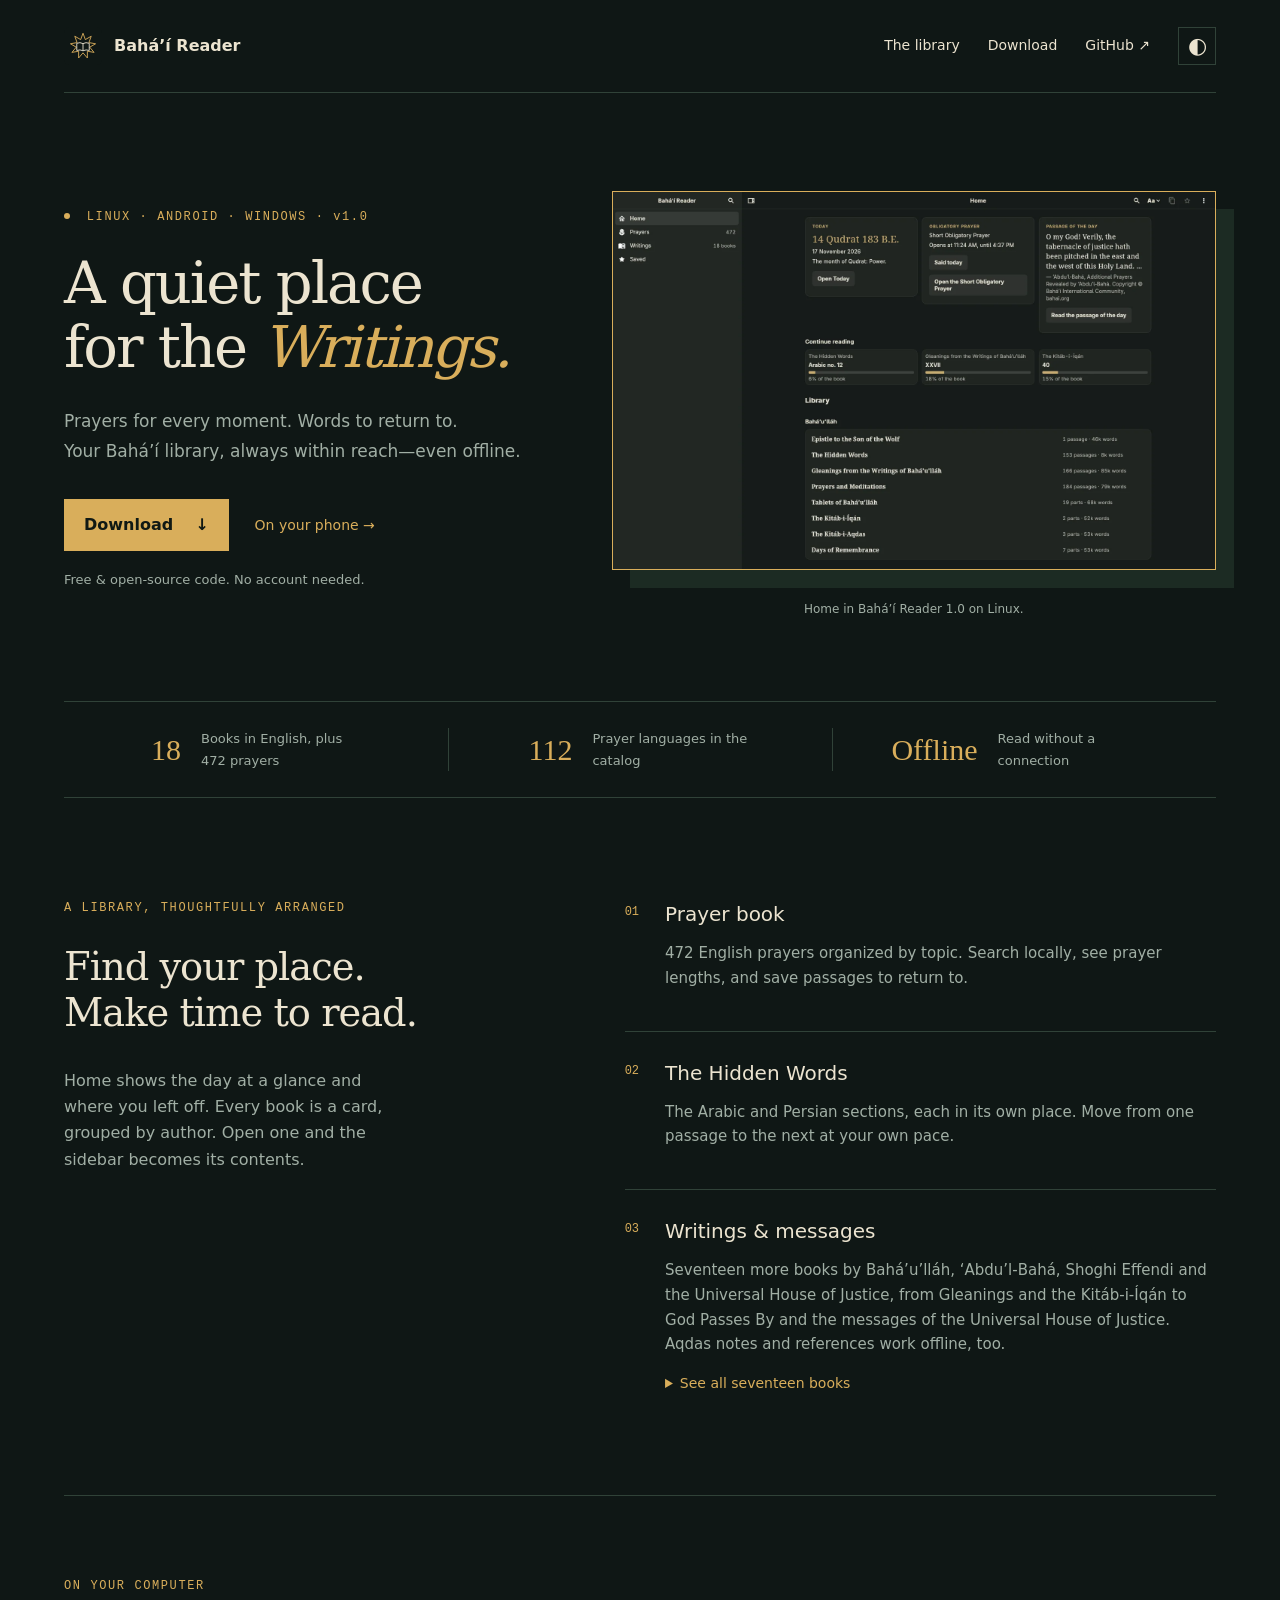
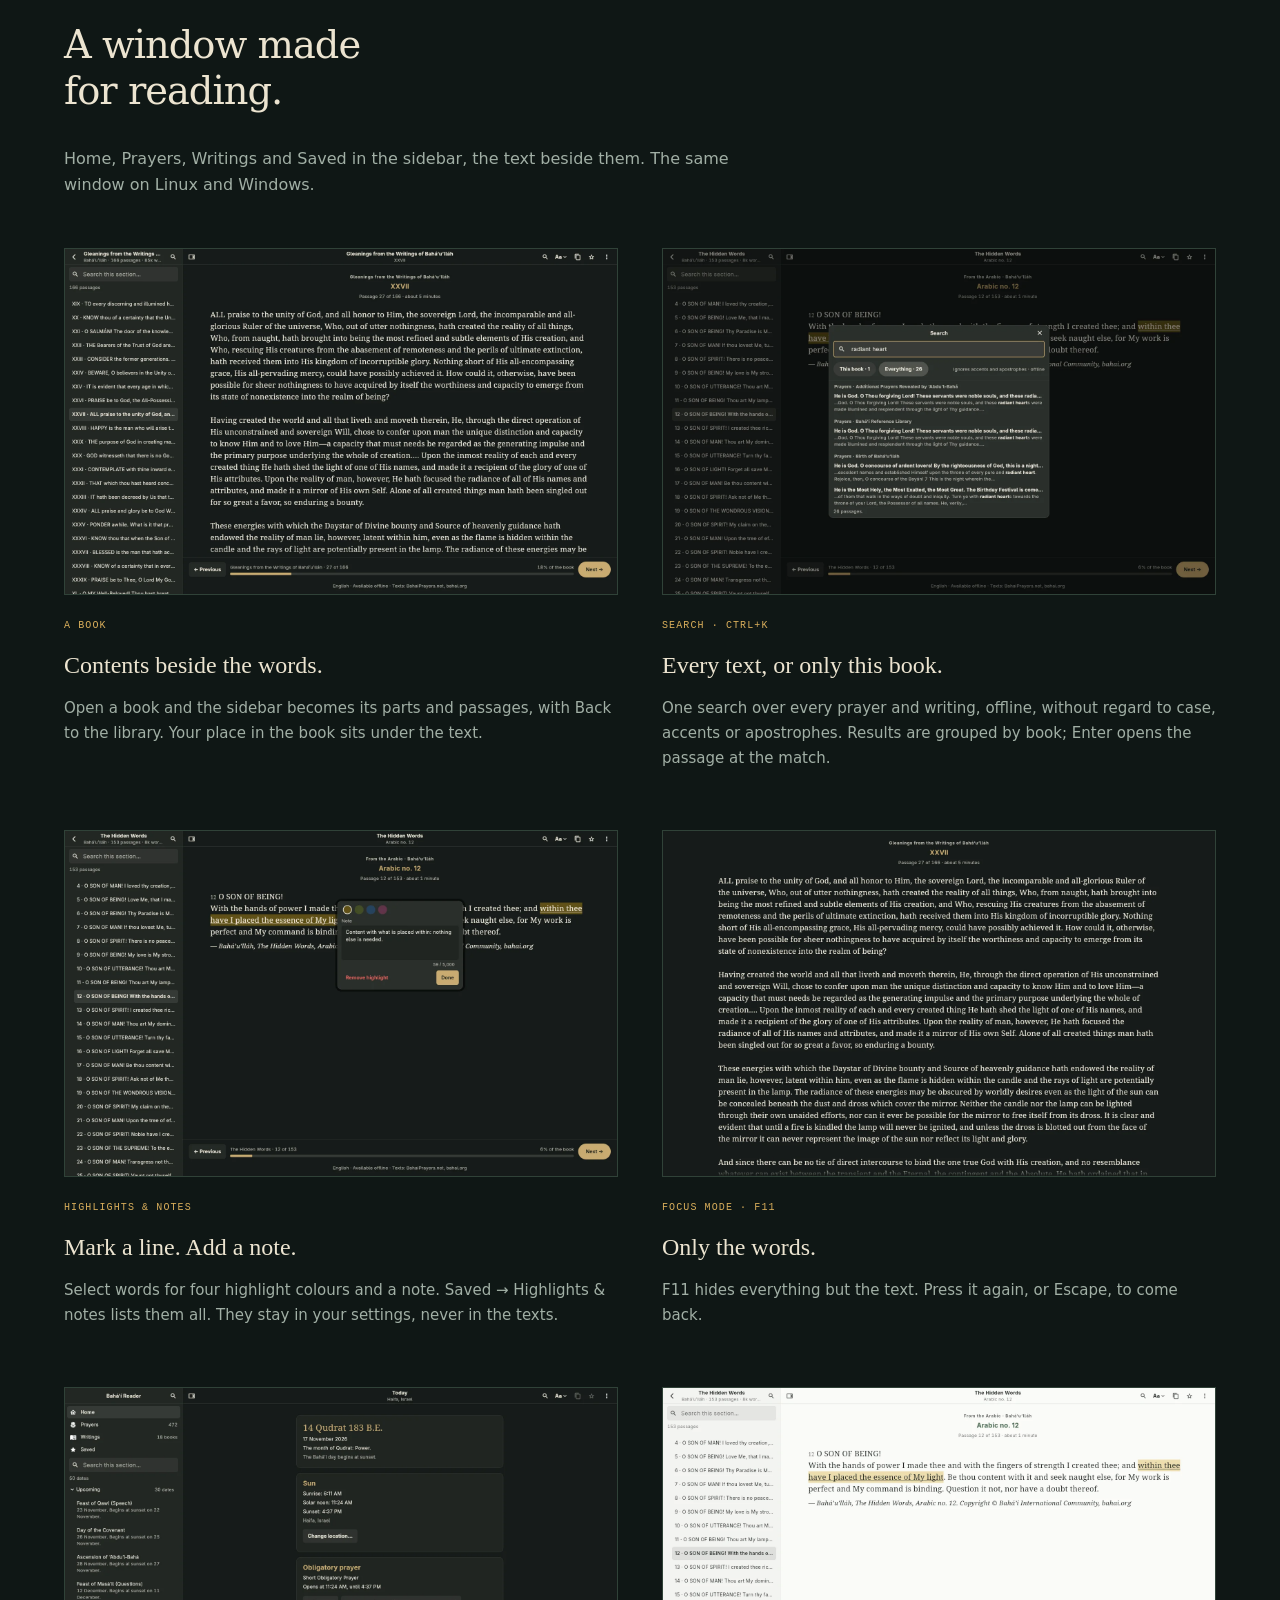
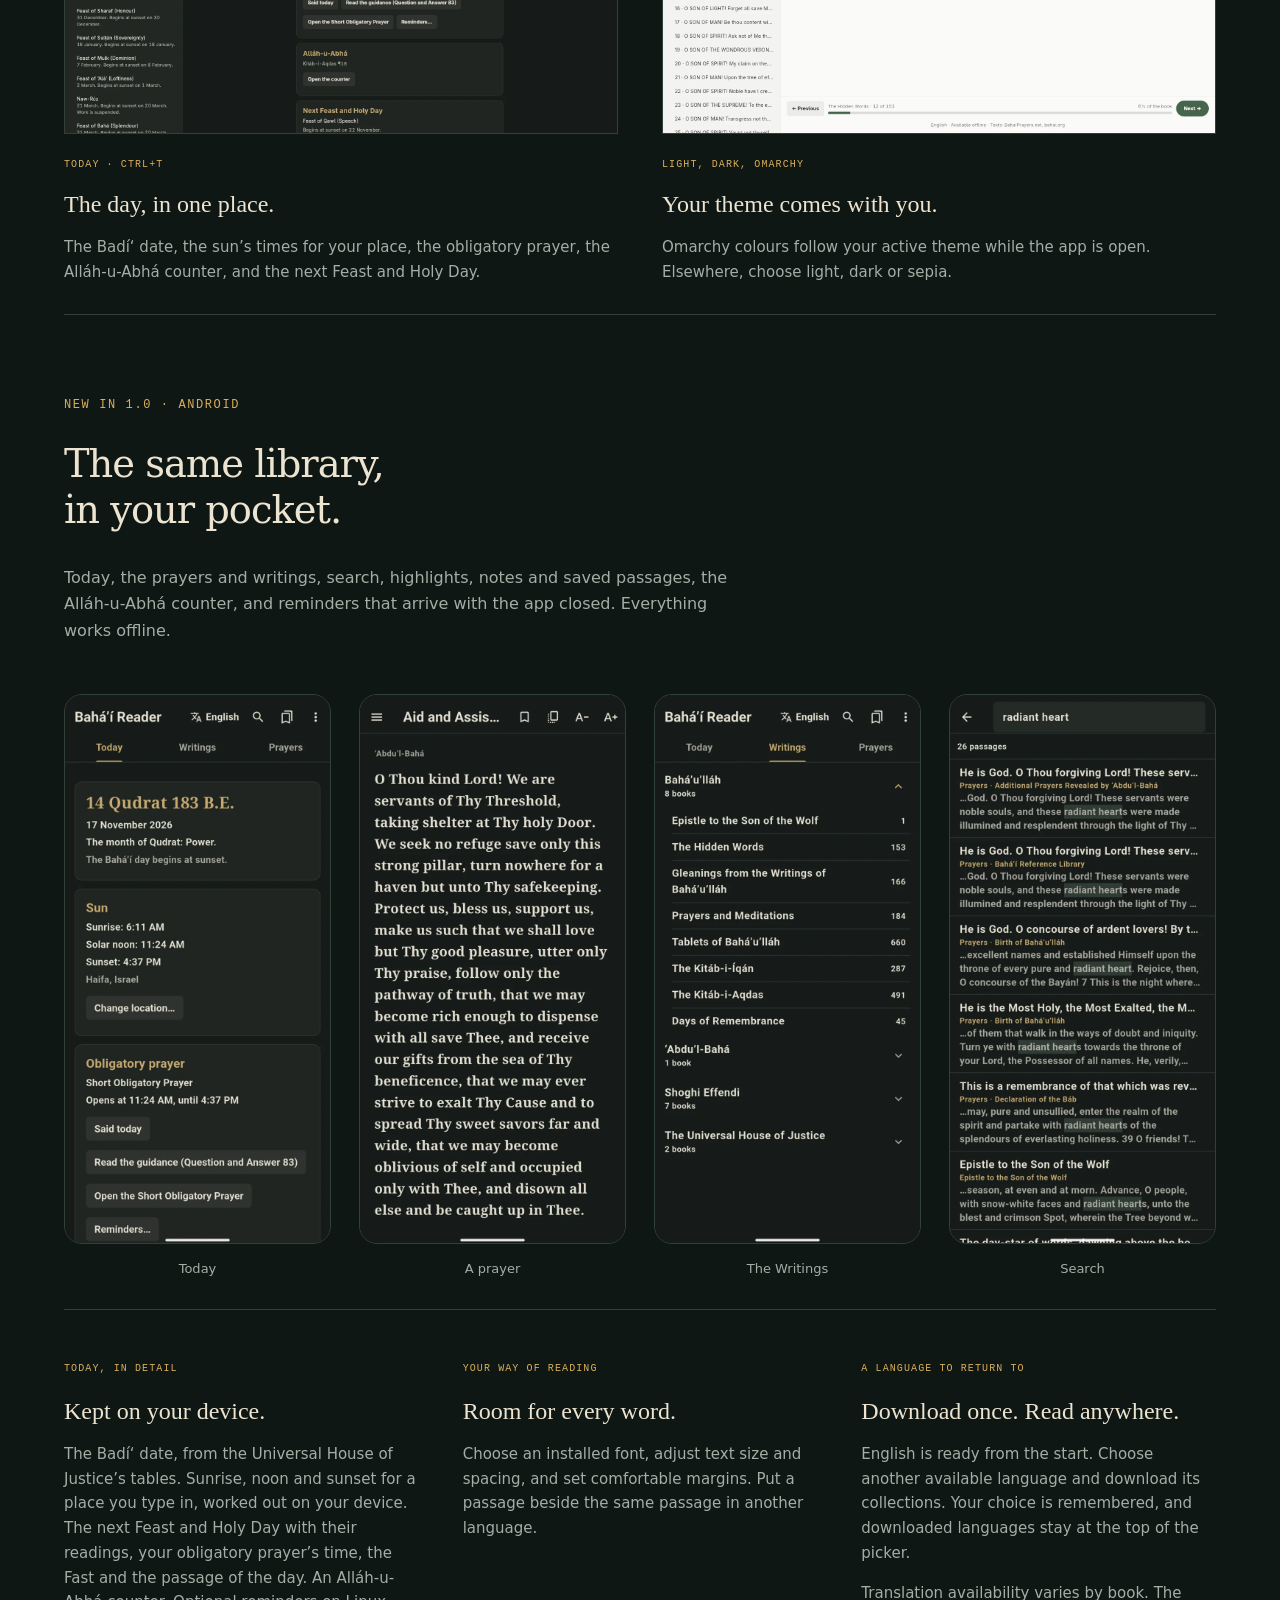
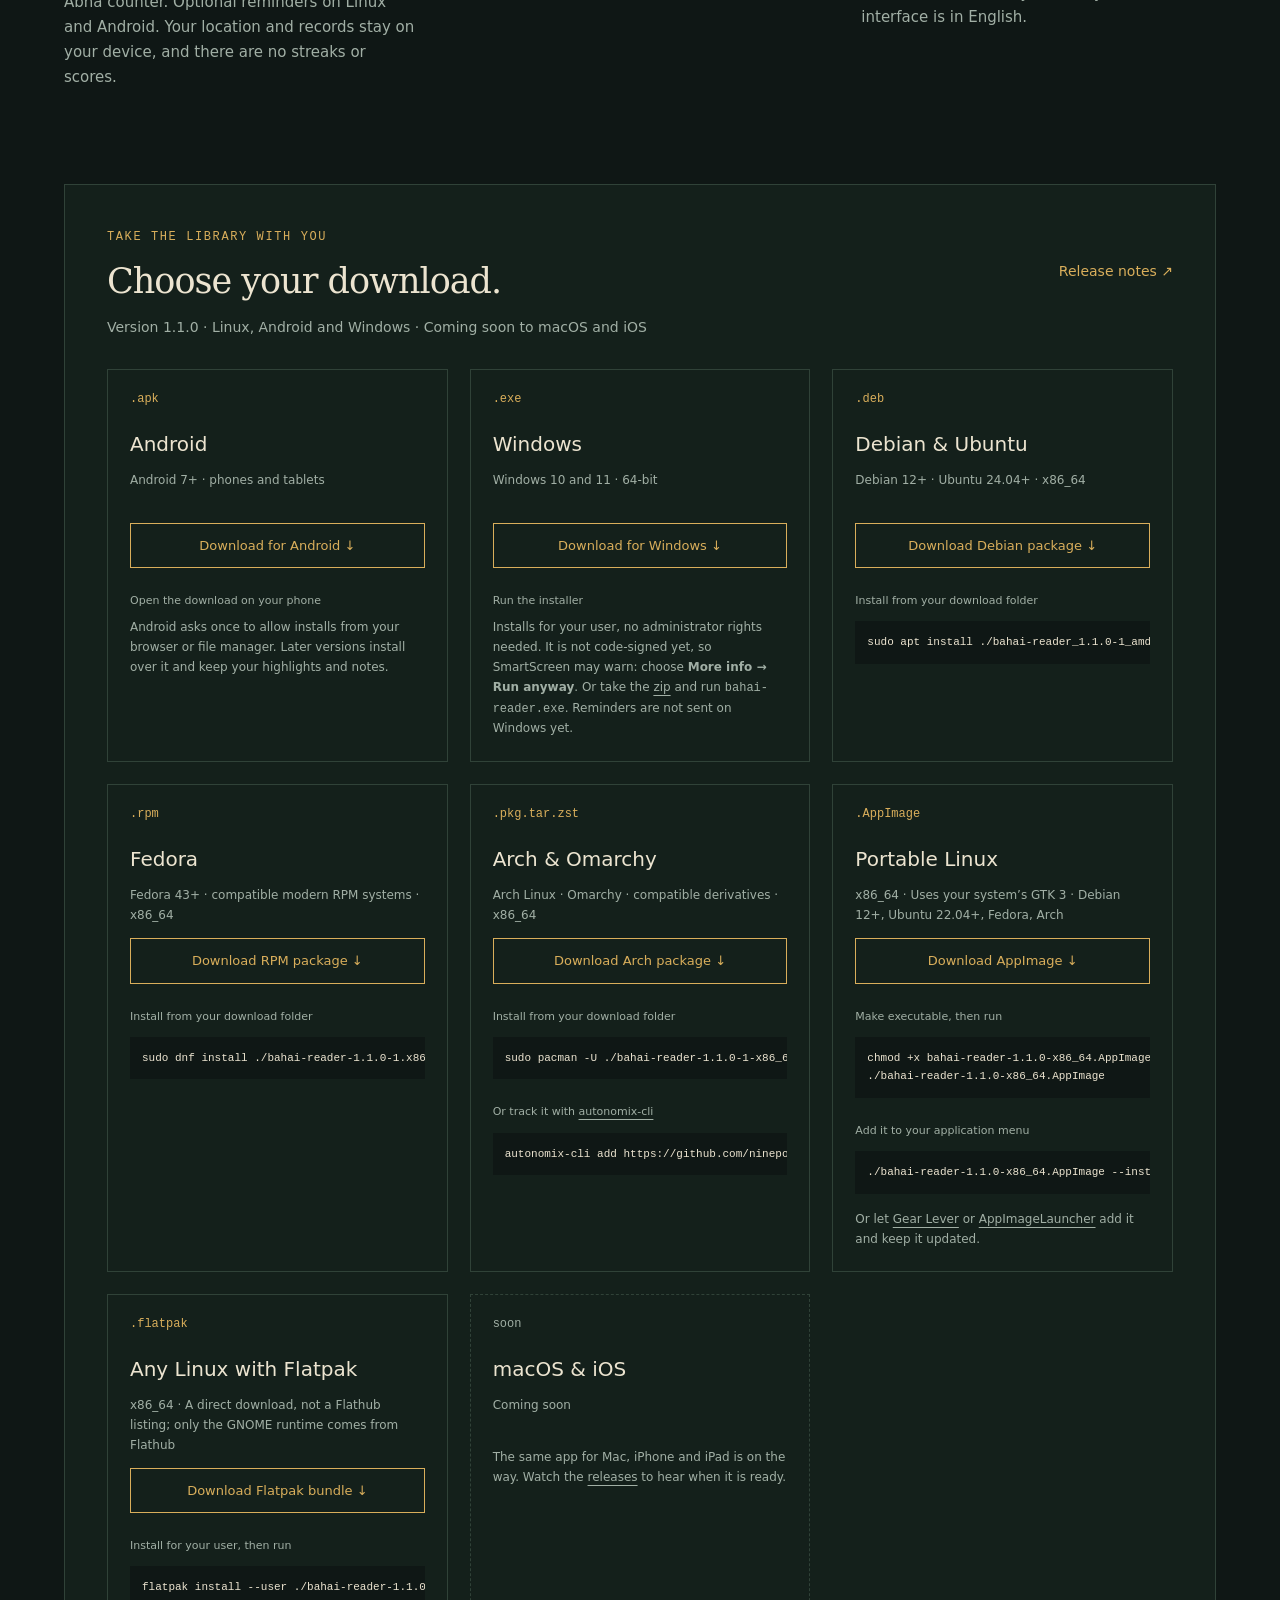
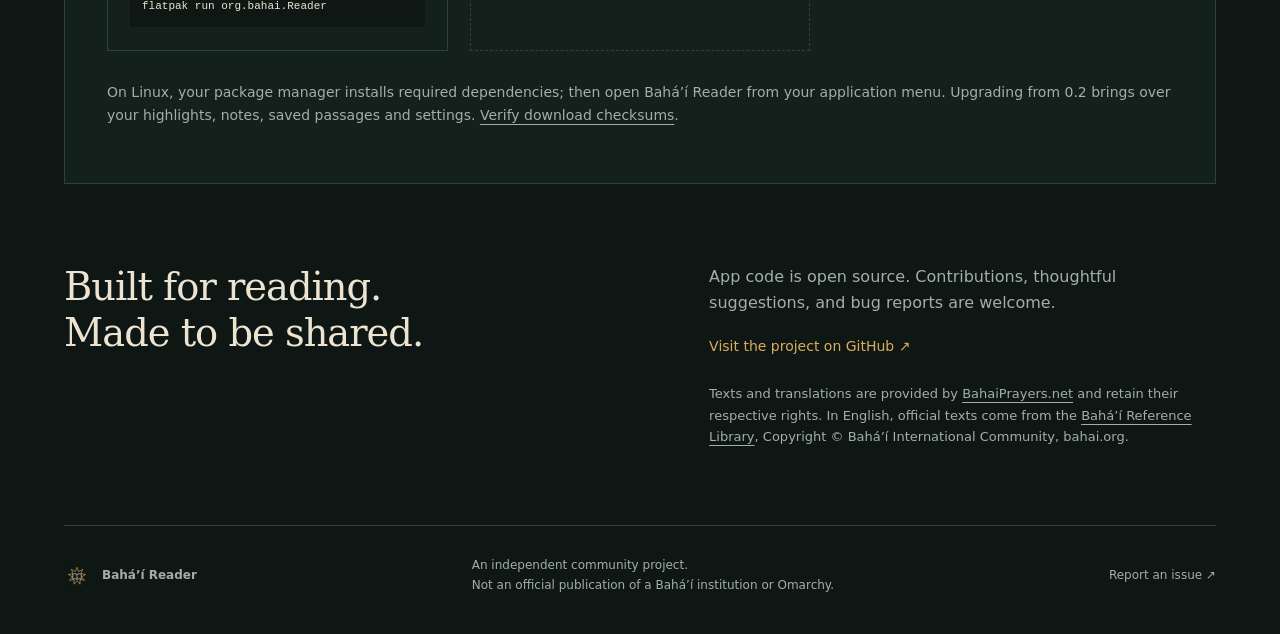
==== docs/index.html @ 77107e72 "Release 1.1.0: Study, five highlight colours, notes backup and folder sync" ====
<!doctype html>
<html lang="en">
<head>
<meta charset="utf-8"><meta name="viewport" content="width=device-width, initial-scale=1">
<title>Bahá’í Reader — A quiet place for the Writings</title>
<meta name="description" content="Bahá’í Reader is a free offline prayer book and Bahá’í writings app for Linux, Android and Windows. Read prayers, the Hidden Words, the Kitáb-i-Aqdas, Gleanings, the works of Shoghi Effendi, and more, on your computer or your phone.">
<meta name="keywords" content="Bahá’í prayers, Baha'i prayer book, Bahai writings, Hidden Words, Kitab-i-Aqdas, Linux prayer app, Android prayer app, Windows, Omarchy, offline reading">
<meta name="author" content="Tim Apple">
<meta name="robots" content="index, follow">
<link rel="canonical" href="https://bahaireader.org/">
<meta property="og:type" content="website">
<meta property="og:site_name" content="Bahá’í Reader">
<meta property="og:title" content="Bahá’í Reader — Bahá’í prayers and writings for Linux, Android and Windows">
<meta property="og:description" content="A free offline prayer book and Bahá’í writings reader for Linux, Android and Windows. 472 prayers and 18 books, search, highlights and notes, and a calm reading experience.">
<meta property="og:url" content="https://bahaireader.org/">
<meta property="og:image" content="https://bahaireader.org/social-card.png">
<meta property="og:image:width" content="1200"><meta property="og:image:height" content="630">
<meta property="og:image:alt" content="Bahá’í Reader 1.0 on Linux: Home, with today’s Badí‘ date, Continue reading and the library of books">
<meta name="twitter:card" content="summary_large_image">
<meta name="twitter:title" content="Bahá’í Reader — Bahá’í prayers and writings for Linux, Android and Windows">
<meta name="twitter:description" content="Read Bahá’í prayers, the Hidden Words, and writings offline on Linux, Android and Windows.">
<meta name="twitter:image" content="https://bahaireader.org/social-card.png">
<meta name="twitter:image:alt" content="Bahá’í Reader 1.0 on Linux: Home, with today’s Badí‘ date, Continue reading and the library of books">
<meta name="theme-color" content="#0f1715"><link rel="icon" href="icon.svg" type="image/svg+xml"><link rel="stylesheet" href="style.css">
<script type="application/ld+json">{"@context":"https://schema.org","@type":"SoftwareApplication","name":"Bahá’í Reader","applicationCategory":"EducationalApplication","operatingSystem":"Linux, Android, Windows","description":"An offline Bahá’í prayer book and writings reader for Linux, Android and Windows.","url":"https://bahaireader.org/","downloadUrl":"https://github.com/ninepointlabs/bahai-reader/releases","softwareVersion":"1.1.0","isAccessibleForFree":true,"license":"https://github.com/ninepointlabs/bahai-reader/blob/main/LICENSE","author":{"@type":"Person","name":"Tim Apple"},"offers":{"@type":"Offer","price":"0","priceCurrency":"USD"}}</script>
<script>window.goatcounter={path:function(p){return location.host+p}}</script>
<script data-goatcounter="https://goatcounter-production-af4b.up.railway.app/count" async src="https://goatcounter-production-af4b.up.railway.app/count.js"></script>
</head>
<body>
<a class="skip" href="#main">Skip to content</a>
<div class="page">
<header><a class="brand" href="./"><img src="icon.svg" alt="" width="38" height="38">Bahá’í Reader</a><nav aria-label="Main navigation"><a href="#library">The library</a><a href="#download">Download</a><a href="https://github.com/ninepointlabs/bahai-reader">GitHub ↗</a><button id="palette" aria-label="Switch to light theme" title="Switch color theme">◐</button></nav></header>
<main id="main">
<section class="hero">
<div class="hero-copy"><p class="eyebrow"><span></span> LINUX · ANDROID · WINDOWS · v1.0</p><h1>A quiet place<br>for the <em>Writings.</em></h1><p class="lead">Prayers for every moment. Words to return to.<br>Your Bahá’í library, always within reach—even offline.</p><div class="actions"><a class="primary" href="#download">Download <span>↓</span></a><a class="text-link" href="#phone">On your phone →</a></div><p class="fine">Free & open-source code. No account needed.</p></div>
<figure class="shot hero-shot"><img src="screenshots/01-home-library.webp" width="1600" height="1000" fetchpriority="high" alt="Bahá’í Reader’s Home: today’s Badí‘ date, the obligatory prayer and the passage of the day, Continue reading with three books, and the library grouped by author."><figcaption>Home in Bahá’í Reader 1.0 on Linux.</figcaption></figure>
</section>
<div class="facts"><div><strong>18</strong><span>Books in English, plus 472 prayers</span></div><div><strong>112</strong><span>Prayer languages in the catalog</span></div><div><strong>Offline</strong><span>Read without a connection</span></div></div>
<section id="library" class="library"><div class="section-intro"><p class="eyebrow">A LIBRARY, THOUGHTFULLY ARRANGED</p><h2>Find your place.<br>Make time to read.</h2><p>Home shows the day at a glance and where you left off. Every book is a card, grouped by author. Open one and the sidebar becomes its contents.</p></div><div class="collections"><article><span class="index">01</span><div><h3>Prayer book</h3><p>472 English prayers organized by topic. Search locally, see prayer lengths, and save passages to return to.</p></div></article><article><span class="index">02</span><div><h3>The Hidden Words</h3><p>The Arabic and Persian sections, each in its own place. Move from one passage to the next at your own pace.</p></div></article><article><span class="index">03</span><div><h3>Writings & messages</h3><p>Seventeen more books by Bahá’u’lláh, ‘Abdu’l‑Bahá, Shoghi Effendi and the Universal House of Justice, from Gleanings and the Kitáb-i-Íqán to God Passes By and the messages of the Universal House of Justice. Aqdas notes and references work offline, too.</p><details><summary>See all seventeen books</summary><p class="by">Bahá’u’lláh</p><ul><li>Gleanings from the Writings of Bahá’u’lláh</li><li>Prayers and Meditations</li><li>Tablets of Bahá’u’lláh</li><li>The Kitáb-i-Íqán</li><li>Epistle to the Son of the Wolf</li><li>The Kitáb-i-Aqdas</li><li>Days of Remembrance</li></ul><p class="by">‘Abdu’l‑Bahá</p><ul><li>Some Answered Questions</li></ul><p class="by">Shoghi Effendi</p><ul><li>The Advent of Divine Justice</li><li>Bahá’í Administration</li><li>Citadel of Faith</li><li>This Decisive Hour</li><li>God Passes By</li><li>The Promised Day Is Come</li><li>The World Order of Bahá’u’lláh</li></ul><p class="by">The Universal House of Justice</p><ul><li>Riḍván Messages</li><li>Messages of the Universal House of Justice</li></ul></details></div></article></div></section>
<section id="reading" class="gallery"><div class="section-intro"><p class="eyebrow">ON YOUR COMPUTER</p><h2>A window made<br>for reading.</h2><p>Home, Prayers, Writings and Saved in the sidebar, the text beside them. The same window on Linux and Windows.</p></div><div class="shots"><figure class="shot"><img src="screenshots/02-reader-book-contents.webp" width="1600" height="1000" loading="lazy" alt="Gleanings from the Writings of Bahá’u’lláh open at XXVII, with the book’s contents in the sidebar and the progress bar under the text."><figcaption><p class="eyebrow">A BOOK</p><h3>Contents beside the words.</h3><p>Open a book and the sidebar becomes its parts and passages, with Back to the library. Your place in the book sits under the text.</p></figcaption></figure><figure class="shot"><img src="screenshots/06-search-ctrl-k.webp" width="1600" height="1000" loading="lazy" alt="The Ctrl+K search window over a passage, with 26 results for “radiant heart” across everything and the This book and Everything scopes."><figcaption><p class="eyebrow">SEARCH · CTRL+K</p><h3>Every text, or only this book.</h3><p>One search over every prayer and writing, offline, without regard to case, accents or apostrophes. Results are grouped by book; Enter opens the passage at the match.</p></figcaption></figure><figure class="shot"><img src="screenshots/03-reader-highlight-note.webp" width="1600" height="1000" loading="lazy" alt="A highlighted phrase in the Hidden Words, Arabic no. 12, with the highlight’s colours and its note open above it."><figcaption><p class="eyebrow">HIGHLIGHTS & NOTES</p><h3>Mark a line. Add a note.</h3><p>Select words for four highlight colours and a note. Saved → Highlights & notes lists them all. They stay in your settings, never in the texts.</p></figcaption></figure><figure class="shot"><img src="screenshots/07-focus-mode.webp" width="1600" height="1000" loading="lazy" alt="Focus mode: only Gleanings XXVII, its heading and the text fill the window."><figcaption><p class="eyebrow">FOCUS MODE · F11</p><h3>Only the words.</h3><p>F11 hides everything but the text. Press it again, or Escape, to come back.</p></figcaption></figure><figure class="shot"><img src="screenshots/04-today.webp" width="1600" height="1000" loading="lazy" alt="The Today page: the Badí‘ date 14 Qudrat 183 B.E., sunrise, noon and sunset in Haifa, the Short Obligatory Prayer’s time, the Alláh-u-Abhá counter, and the Holy Days and Feasts ahead in the sidebar."><figcaption><p class="eyebrow">TODAY · CTRL+T</p><h3>The day, in one place.</h3><p>The Badí‘ date, the sun’s times for your place, the obligatory prayer, the Alláh-u-Abhá counter, and the next Feast and Holy Day.</p></figcaption></figure><figure class="shot"><img src="screenshots/10b-light-reader-highlight.webp" width="1600" height="1000" loading="lazy" alt="The Hidden Words in the light palette, with a highlight in the text."><figcaption><p class="eyebrow">LIGHT, DARK, OMARCHY</p><h3>Your theme comes with you.</h3><p>Omarchy colours follow your active theme while the app is open. Elsewhere, choose light, dark or sepia.</p></figcaption></figure></div></section>
<section id="phone" class="gallery phone"><div class="section-intro"><p class="eyebrow">NEW IN 1.0 · ANDROID</p><h2>The same library,<br>in your pocket.</h2><p>Today, the prayers and writings, search, highlights, notes and saved passages, the Alláh-u-Abhá counter, and reminders that arrive with the app closed. Everything works offline.</p></div><div class="phone-shots">
<figure class="shot"><img src="screenshots/phone-today.webp" width="720" height="1488" loading="lazy" alt="Today on an Android phone: the Badí‘ date 14 Qudrat 183 B.E., sunrise, noon and sunset in Haifa, and the Short Obligatory Prayer’s time."><figcaption>Today</figcaption></figure>
<figure class="shot"><img src="screenshots/phone-prayer.webp" width="720" height="1488" loading="lazy" alt="A prayer by ‘Abdu’l‑Bahá, “O Thou kind Lord! We are servants of Thy Threshold”, open on the phone."><figcaption>A prayer</figcaption></figure>
<figure class="shot"><img src="screenshots/phone-writings.webp" width="720" height="1488" loading="lazy" alt="Writings on the phone, grouped by author, with Bahá’u’lláh’s eight books listed."><figcaption>The Writings</figcaption></figure>
<figure class="shot"><img src="screenshots/phone-search.webp" width="720" height="1488" loading="lazy" alt="Search on the phone: 26 passages for “radiant heart”, with the words marked in each."><figcaption>Search</figcaption></figure>
</div></section>
<section class="features"><article><p class="eyebrow">TODAY, IN DETAIL</p><h3>Kept on your device.</h3><p>The Badí‘ date, from the Universal House of Justice’s tables. Sunrise, noon and sunset for a place you type in, worked out on your device. The next Feast and Holy Day with their readings, your obligatory prayer’s time, the Fast and the passage of the day. An Alláh-u-Abhá counter. Optional reminders on Linux and Android. Your location and records stay on your device, and there are no streaks or scores.</p></article><article><p class="eyebrow">YOUR WAY OF READING</p><h3>Room for every word.</h3><p>Choose an installed font, adjust text size and spacing, and set comfortable margins. Put a passage beside the same passage in another language.</p></article><article><p class="eyebrow">A LANGUAGE TO RETURN TO</p><h3>Download once. Read anywhere.</h3><p>English is ready from the start. Choose another available language and download its collections. Your choice is remembered, and downloaded languages stay at the top of the picker.</p><p class="fine">Translation availability varies by book. The interface is in English.</p></article></section>
<section id="download" class="download"><div class="download-heading"><div><p class="eyebrow">TAKE THE LIBRARY WITH YOU</p><h2>Choose your download.</h2></div><a class="text-link" href="https://github.com/ninepointlabs/bahai-reader/releases/tag/v1.1.0">Release notes ↗</a></div><p>Version 1.1.0 · Linux, Android and Windows · Coming soon to macOS and iOS</p><div class="packages">
<article><span class="format">.apk</span><h3>Android</h3><p>Android 7+ · phones and tablets</p><a class="package-button" href="https://github.com/ninepointlabs/bahai-reader/releases/download/v1.1.0/bahai-reader-1.1.0.apk">Download for Android ↓</a><label>Open the download on your phone</label><p style="min-height:0;margin:8px 0 0">Android asks once to allow installs from your browser or file manager. Later versions install over it and keep your highlights and notes.</p></article>
<article><span class="format">.exe</span><h3>Windows</h3><p>Windows 10 and 11 · 64-bit</p><a class="package-button" href="https://github.com/ninepointlabs/bahai-reader/releases/download/v1.1.0/bahai-reader-1.1.0-windows-x64-setup.exe">Download for Windows ↓</a><label>Run the installer</label><p style="min-height:0;margin:8px 0 0">Installs for your user, no administrator rights needed. It is not code-signed yet, so SmartScreen may warn: choose <strong>More info → Run anyway</strong>. Or take the <a href="https://github.com/ninepointlabs/bahai-reader/releases/download/v1.1.0/bahai-reader-1.1.0-windows-x64.zip">zip</a> and run <code>bahai-reader.exe</code>. Reminders are not sent on Windows yet.</p></article>
<article><span class="format">.deb</span><h3>Debian & Ubuntu</h3><p>Debian 12+ · Ubuntu 24.04+ · x86_64</p><a class="package-button" href="https://github.com/ninepointlabs/bahai-reader/releases/download/v1.1.0/bahai-reader_1.1.0-1_amd64.deb">Download Debian package ↓</a><label>Install from your download folder</label><pre><code>sudo apt install ./bahai-reader_1.1.0-1_amd64.deb</code></pre></article>
<article><span class="format">.rpm</span><h3>Fedora</h3><p>Fedora 43+ · compatible modern RPM systems · x86_64</p><a class="package-button" href="https://github.com/ninepointlabs/bahai-reader/releases/download/v1.1.0/bahai-reader-1.1.0-1.x86_64.rpm">Download RPM package ↓</a><label>Install from your download folder</label><pre><code>sudo dnf install ./bahai-reader-1.1.0-1.x86_64.rpm</code></pre></article>
<article><span class="format">.pkg.tar.zst</span><h3>Arch & Omarchy</h3><p>Arch Linux · Omarchy · compatible derivatives · x86_64</p><a class="package-button" href="https://github.com/ninepointlabs/bahai-reader/releases/download/v1.1.0/bahai-reader-1.1.0-1-x86_64.pkg.tar.zst">Download Arch package ↓</a><label>Install from your download folder</label><pre><code>sudo pacman -U ./bahai-reader-1.1.0-1-x86_64.pkg.tar.zst</code></pre><label>Or track it with <a href="https://github.com/ninepointlabs/autonomix-cli">autonomix-cli</a></label><pre><code>autonomix-cli add https://github.com/ninepointlabs/bahai-reader</code></pre></article>
<article><span class="format">.AppImage</span><h3>Portable Linux</h3><p>x86_64 · Uses your system’s GTK 3 · Debian 12+, Ubuntu 22.04+, Fedora, Arch</p><a class="package-button" href="https://github.com/ninepointlabs/bahai-reader/releases/download/v1.1.0/bahai-reader-1.1.0-x86_64.AppImage">Download AppImage ↓</a><label>Make executable, then run</label><pre><code>chmod +x bahai-reader-1.1.0-x86_64.AppImage
./bahai-reader-1.1.0-x86_64.AppImage</code></pre><label>Add it to your application menu</label><pre><code>./bahai-reader-1.1.0-x86_64.AppImage --install-desktop-entry</code></pre><p style="min-height:0;margin:16px 0 0">Or let <a href="https://flathub.org/apps/it.mijorus.gearlever">Gear Lever</a> or <a href="https://github.com/TheAssassin/AppImageLauncher">AppImageLauncher</a> add it and keep it updated.</p></article>
<article><span class="format">.flatpak</span><h3>Any Linux with Flatpak</h3><p>x86_64 · A direct download, not a Flathub listing; only the GNOME runtime comes from Flathub</p><a class="package-button" href="https://github.com/ninepointlabs/bahai-reader/releases/download/v1.1.0/bahai-reader-1.1.0-x86_64.flatpak">Download Flatpak bundle ↓</a><label>Install for your user, then run</label><pre><code>flatpak install --user ./bahai-reader-1.1.0-x86_64.flatpak
flatpak run org.bahai.Reader</code></pre></article>
<article class="soon"><span class="format">soon</span><h3>macOS & iOS</h3><p>Coming soon</p><p style="min-height:0">The same app for Mac, iPhone and iPad is on the way. Watch the <a href="https://github.com/ninepointlabs/bahai-reader/releases">releases</a> to hear when it is ready.</p></article>
</div><p class="fine">On Linux, your package manager installs required dependencies; then open Bahá’í Reader from your application menu. Upgrading from 0.2 brings over your highlights, notes, saved passages and settings. <a href="https://github.com/ninepointlabs/bahai-reader/releases/download/v1.1.0/SHA256SUMS">Verify download checksums</a>.</p></section>
<section class="source"><h2>Built for reading.<br>Made to be shared.</h2><div><p>App code is open source. Contributions, thoughtful suggestions, and bug reports are welcome.</p><a class="text-link" href="https://github.com/ninepointlabs/bahai-reader">Visit the project on GitHub ↗</a><p class="fine">Texts and translations are provided by <a href="https://bahaiprayers.net/">BahaiPrayers.net</a> and retain their respective rights. In English, official texts come from the <a href="https://www.bahai.org/library/">Bahá’í Reference Library</a>, Copyright © Bahá’í International Community, bahai.org.</p></div></section>
</main><footer><a class="brand" href="./"><img src="icon.svg" alt="" width="26" height="26">Bahá’í Reader</a><p>An independent community project.<br>Not an official publication of a Bahá’í institution or Omarchy.</p><a href="https://github.com/ninepointlabs/bahai-reader/issues">Report an issue ↗</a></footer>
</div><script src="site.js"></script>
</body></html>
---- docs/style.css ----
:root{color-scheme:dark;--bg:#0f1715;--panel:#14201b;--fg:#ece4d0;--muted:#a1afa5;--accent:#d9ae5b;--border:#304238;--soft:#1c2b23;--ink:#101914}*{box-sizing:border-box}html{scroll-behavior:smooth;scroll-padding-top:32px}body{margin:0;background:var(--bg);color:var(--fg);font:16px/1.65 system-ui,sans-serif}.page{max-width:1440px;margin:auto;padding:0 5%}a{color:inherit;text-underline-offset:4px}button,a{-webkit-tap-highlight-color:transparent}button{cursor:pointer}a:focus-visible,button:focus-visible,summary:focus-visible{outline:2px solid var(--accent);outline-offset:5px}.skip{position:absolute;top:-100px;background:var(--accent);color:var(--ink);padding:12px;z-index:5}.skip:focus{top:12px}header{display:flex;align-items:center;justify-content:space-between;padding:27px 0;border-bottom:1px solid var(--border)}.brand{display:flex;align-items:center;gap:12px;font-weight:600;text-decoration:none;white-space:nowrap}nav{display:flex;align-items:center;gap:28px;font-size:14px}nav a{text-decoration:none}nav a:hover{color:var(--accent)}#palette{background:transparent;color:var(--fg);border:1px solid var(--border);font-size:22px;width:38px;height:38px}.hero{display:grid;grid-template-columns:.95fr 1.2fr;gap:6%;align-items:center;padding:98px 0 82px}.eyebrow{font:12px/1.7 ui-monospace,monospace;letter-spacing:1.6px;color:var(--accent);margin:0 0 25px}.eyebrow span{display:inline-block;width:6px;height:6px;background:var(--accent);border-radius:50%;vertical-align:middle;margin-right:8px}h1,h2,h3,p{margin-top:0}h1,h2{font-family:Georgia,'DejaVu Serif',serif;font-weight:400}h1{font-size:clamp(44px,4.5vw,68px);line-height:1.11;letter-spacing:-2px;margin-bottom:26px}h1 em{color:var(--accent);font-weight:400}h2{font-size:clamp(30px,3vw,43px);line-height:1.2;letter-spacing:-1px}.lead{font-size:17px;line-height:1.8;color:var(--muted)}.actions{display:flex;align-items:center;gap:26px;margin:32px 0 18px;flex-wrap:wrap}.primary{background:var(--accent);color:var(--ink);padding:13px 20px;text-decoration:none;font-weight:600;display:inline-flex;gap:22px}.text-link{font-size:14px;text-decoration:none;color:var(--accent)}.text-link:hover{text-decoration:underline}.fine{font-size:13px;color:var(--muted)}hr{border:0;border-top:1px solid var(--border);margin:16px 0}.facts{border-top:1px solid var(--border);border-bottom:1px solid var(--border);display:grid;grid-template-columns:repeat(3,1fr);padding:26px 0}.facts>div{display:flex;align-items:center;gap:20px;justify-content:center}.facts>div+div{border-left:1px solid var(--border)}.facts strong{font:30px Georgia,serif;color:var(--accent)}.facts span{font-size:13px;color:var(--muted);max-width:160px}.library{display:grid;grid-template-columns:1fr 1.4fr;gap:12%;padding:100px 0 75px}.section-intro>p:last-child{color:var(--muted);max-width:330px}.collections article{display:flex;gap:26px;padding:0 0 25px}.collections article+article{padding-top:25px;border-top:1px solid var(--border)}.index{font:12px ui-monospace,monospace;color:var(--accent);padding-top:7px}h3{font-size:20px;font-weight:500;margin-bottom:10px}.collections p,.features p:not(.eyebrow){color:var(--muted);font-size:15px}details{font-size:14px;color:var(--muted)}summary{cursor:pointer;color:var(--accent)}details ul{padding-left:20px}.features{display:grid;grid-template-columns:repeat(3,1fr);gap:44px;border-top:1px solid var(--border);padding:50px 0 80px}.features .eyebrow{font-size:10px;letter-spacing:1.1px;margin-bottom:15px}.features h3{font-family:Georgia,serif;font-size:24px}.download{background:var(--panel);border:1px solid var(--border);padding:42px;margin-bottom:80px}.download-heading{display:flex;justify-content:space-between;align-items:center;gap:20px}.download h2{font-size:35px;margin-bottom:14px}.download .eyebrow{margin-bottom:12px}.download>p{color:var(--muted);font-size:14px}.packages{display:grid;grid-template-columns:repeat(3,1fr);gap:22px;margin:30px 0}.packages article{min-width:0;border:1px solid var(--border);padding:22px}.format{display:block;color:var(--accent);font:12px ui-monospace,monospace;margin-bottom:22px}.packages h3{font-size:20px}.packages p{font-size:12px;color:var(--muted);min-height:40px}.package-button{display:block;text-decoration:none;border:1px solid var(--accent);padding:11px 8px;text-align:center;color:var(--accent);font-size:13px}.package-button:hover{background:var(--accent);color:var(--ink)}.packages label{display:block;font-size:11px;color:var(--muted);margin-top:24px}pre{font-size:11px;overflow-x:auto;background:var(--bg);padding:12px;margin-bottom:0;line-height:1.7}.source{display:grid;grid-template-columns:1fr 1fr;gap:12%;padding-bottom:65px}.source>div{color:var(--muted)}.source .fine{margin-top:24px}footer{border-top:1px solid var(--border);display:flex;align-items:center;justify-content:space-between;gap:25px;padding:30px 0 40px;font-size:12px;color:var(--muted)}footer p{margin:0}footer>a:last-child{text-decoration:none}body.light{color-scheme:light;--bg:#f7f3e9;--panel:#fffdf6;--fg:#24342b;--muted:#56655b;--accent:#806022;--border:#d7d9c9;--soft:#eaeede;--ink:#fffdf6}@media(max-width:1100px){.hero{gap:4%}.packages{gap:12px}.packages article{padding:15px}.download{padding:28px}}@media(max-width:850px){.hero{grid-template-columns:1fr;padding:65px 0;gap:45px}.hero-copy{max-width:560px}.facts>div{flex-direction:column;gap:5px;text-align:center}.library{gap:6%;padding:65px 0}.features{gap:24px}.packages{grid-template-columns:1fr}.packages p{min-height:0}.packages article{padding:24px}.packages label{margin-top:15px}.download-heading{align-items:flex-start;flex-direction:column}.source{gap:5%}}@media(max-width:560px){.page{padding:0 6%}header{padding:20px 0}.brand{font-size:14px;gap:7px}nav{gap:14px}nav>a:first-child{display:none}nav a{font-size:12px}h1{font-size:47px}.hero{padding-top:48px}.lead{font-size:16px}.facts{gap:10px}.facts strong{font-size:24px}.facts span{font-size:11px}.library,.source,.features{grid-template-columns:1fr;gap:28px}.library{padding-bottom:35px}.features{padding-bottom:40px}.features article{border-bottom:1px solid var(--border);padding-bottom:14px}.download{padding:23px 16px;margin-bottom:50px}.download h2{font-size:30px}.source{padding-bottom:35px}footer{align-items:flex-start;flex-direction:column;gap:20px}}@media(prefers-reduced-motion:reduce){html{scroll-behavior:auto}}.shot{margin:0}.shot img{display:block;width:100%;height:auto;border:1px solid var(--border);background:var(--panel)}.hero-shot img{border-color:var(--accent);box-shadow:18px 18px 0 var(--soft)}.hero-shot figcaption{font-size:12px;color:var(--muted);margin-top:30px;text-align:center}.gallery{border-top:1px solid var(--border);padding:80px 0 30px}.gallery .section-intro{max-width:680px;margin-bottom:50px}.gallery .section-intro>p:last-child{max-width:none}.shots{display:grid;grid-template-columns:repeat(2,1fr);gap:60px 44px}.shots figcaption{padding-top:22px}.shots .eyebrow{font-size:10px;letter-spacing:1.1px;margin-bottom:12px}.shots h3{font-family:Georgia,serif;font-size:24px}.shots figcaption p:not(.eyebrow){color:var(--muted);font-size:15px;margin:0}details .by{margin:14px 0 0;color:var(--fg);font-size:13px}details .by+ul{margin-top:4px}@media(max-width:850px){.shots{grid-template-columns:1fr;gap:44px}.gallery{padding:60px 0 20px}}@media(max-width:560px){.hero-shot img{box-shadow:8px 8px 0 var(--soft)}.hero-shot figcaption{margin-top:18px}}
.phone-shots{display:grid;grid-template-columns:repeat(4,1fr);gap:28px}.phone-shots img{border-radius:18px}.phone-shots figcaption{padding-top:14px;font-size:13px;color:var(--muted);text-align:center}.packages .soon{border-style:dashed}.packages .soon .format{color:var(--muted)}.packages p code,.packages label a{color:inherit}@media(max-width:850px){.phone-shots{grid-template-columns:repeat(2,1fr);gap:22px}}
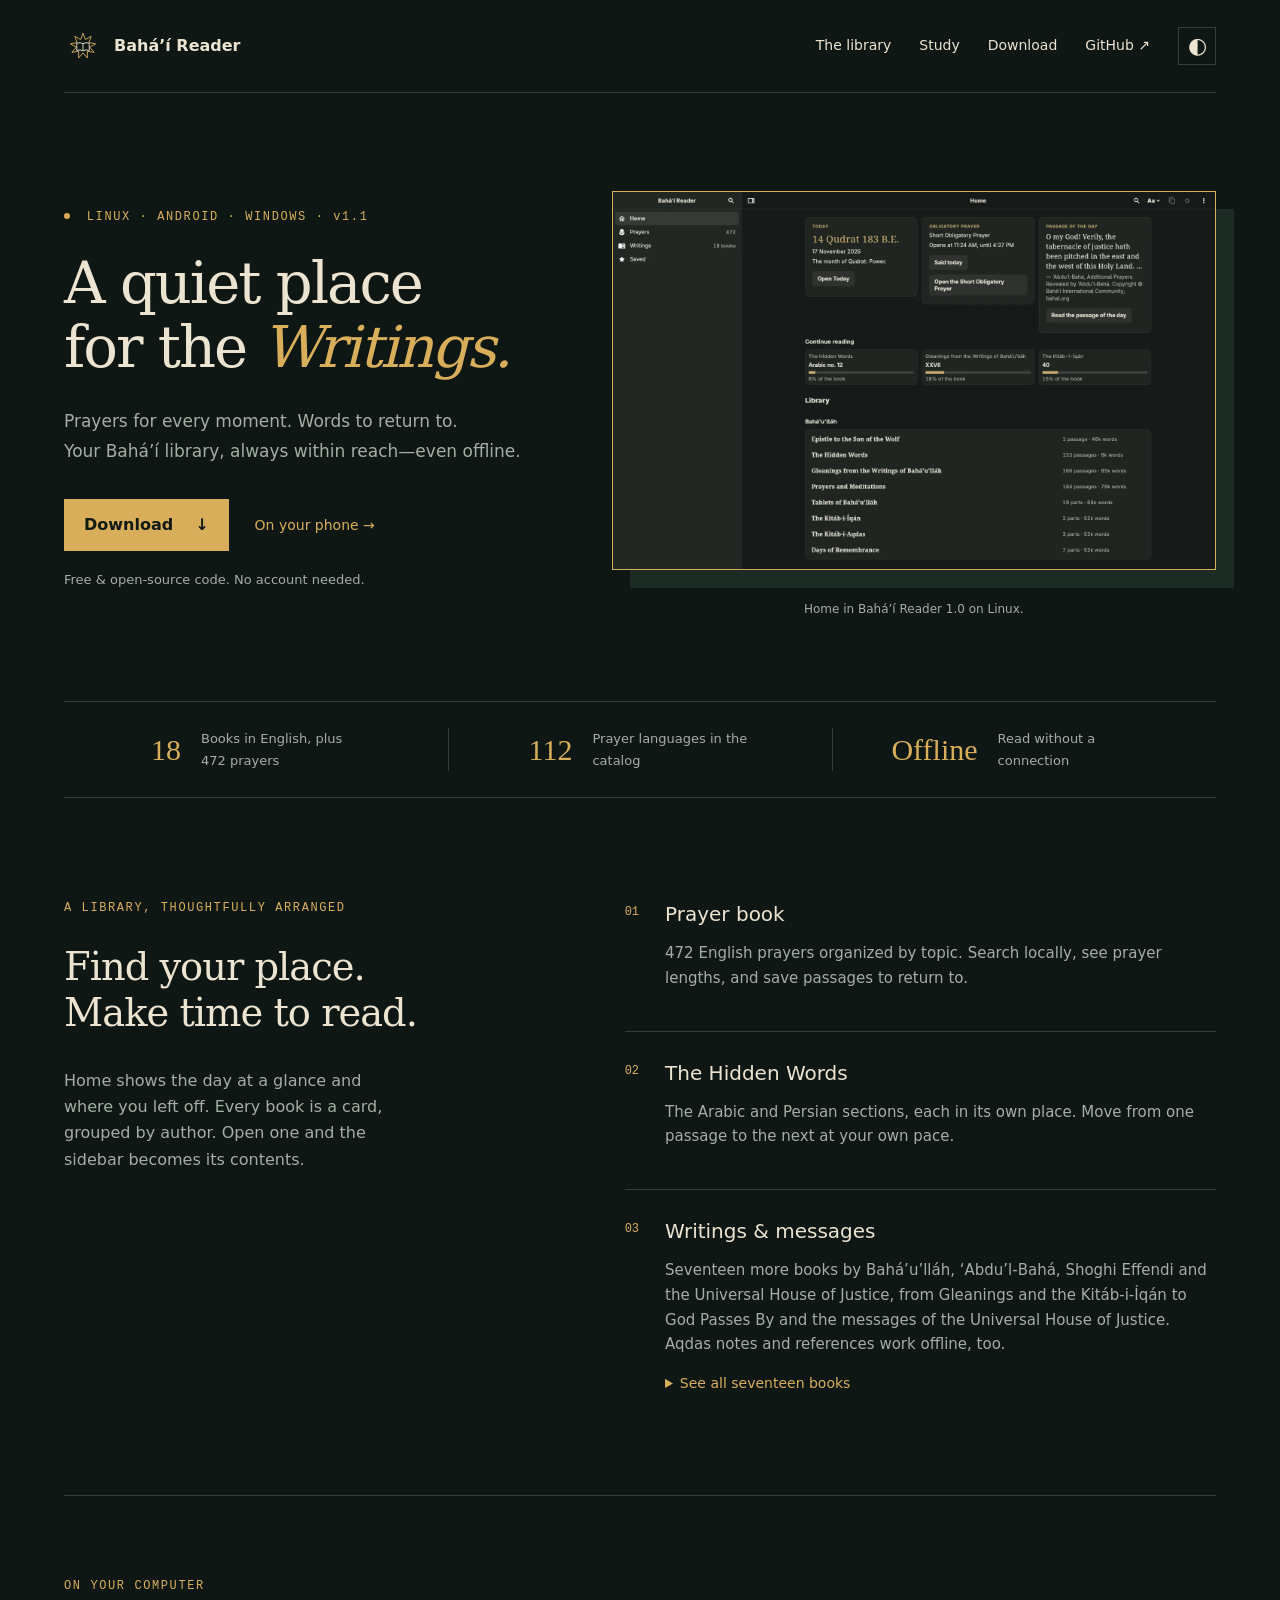
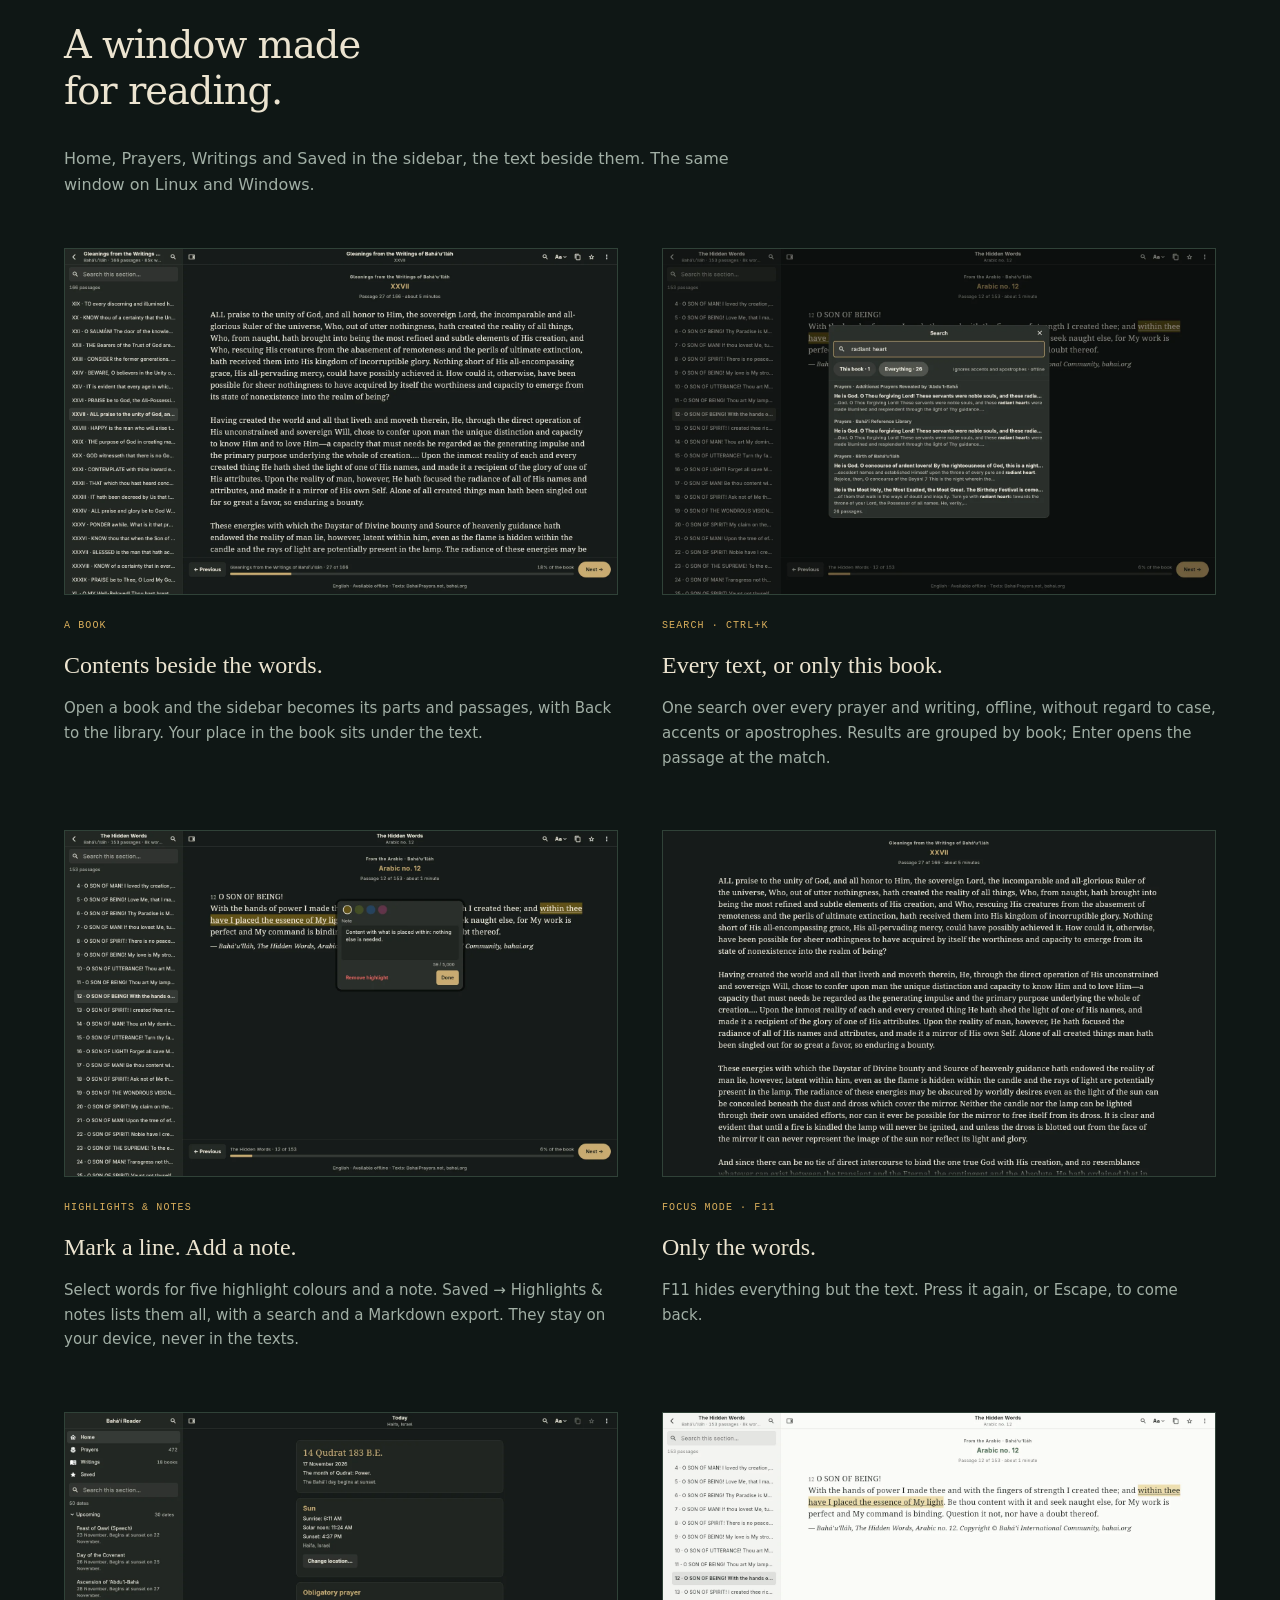
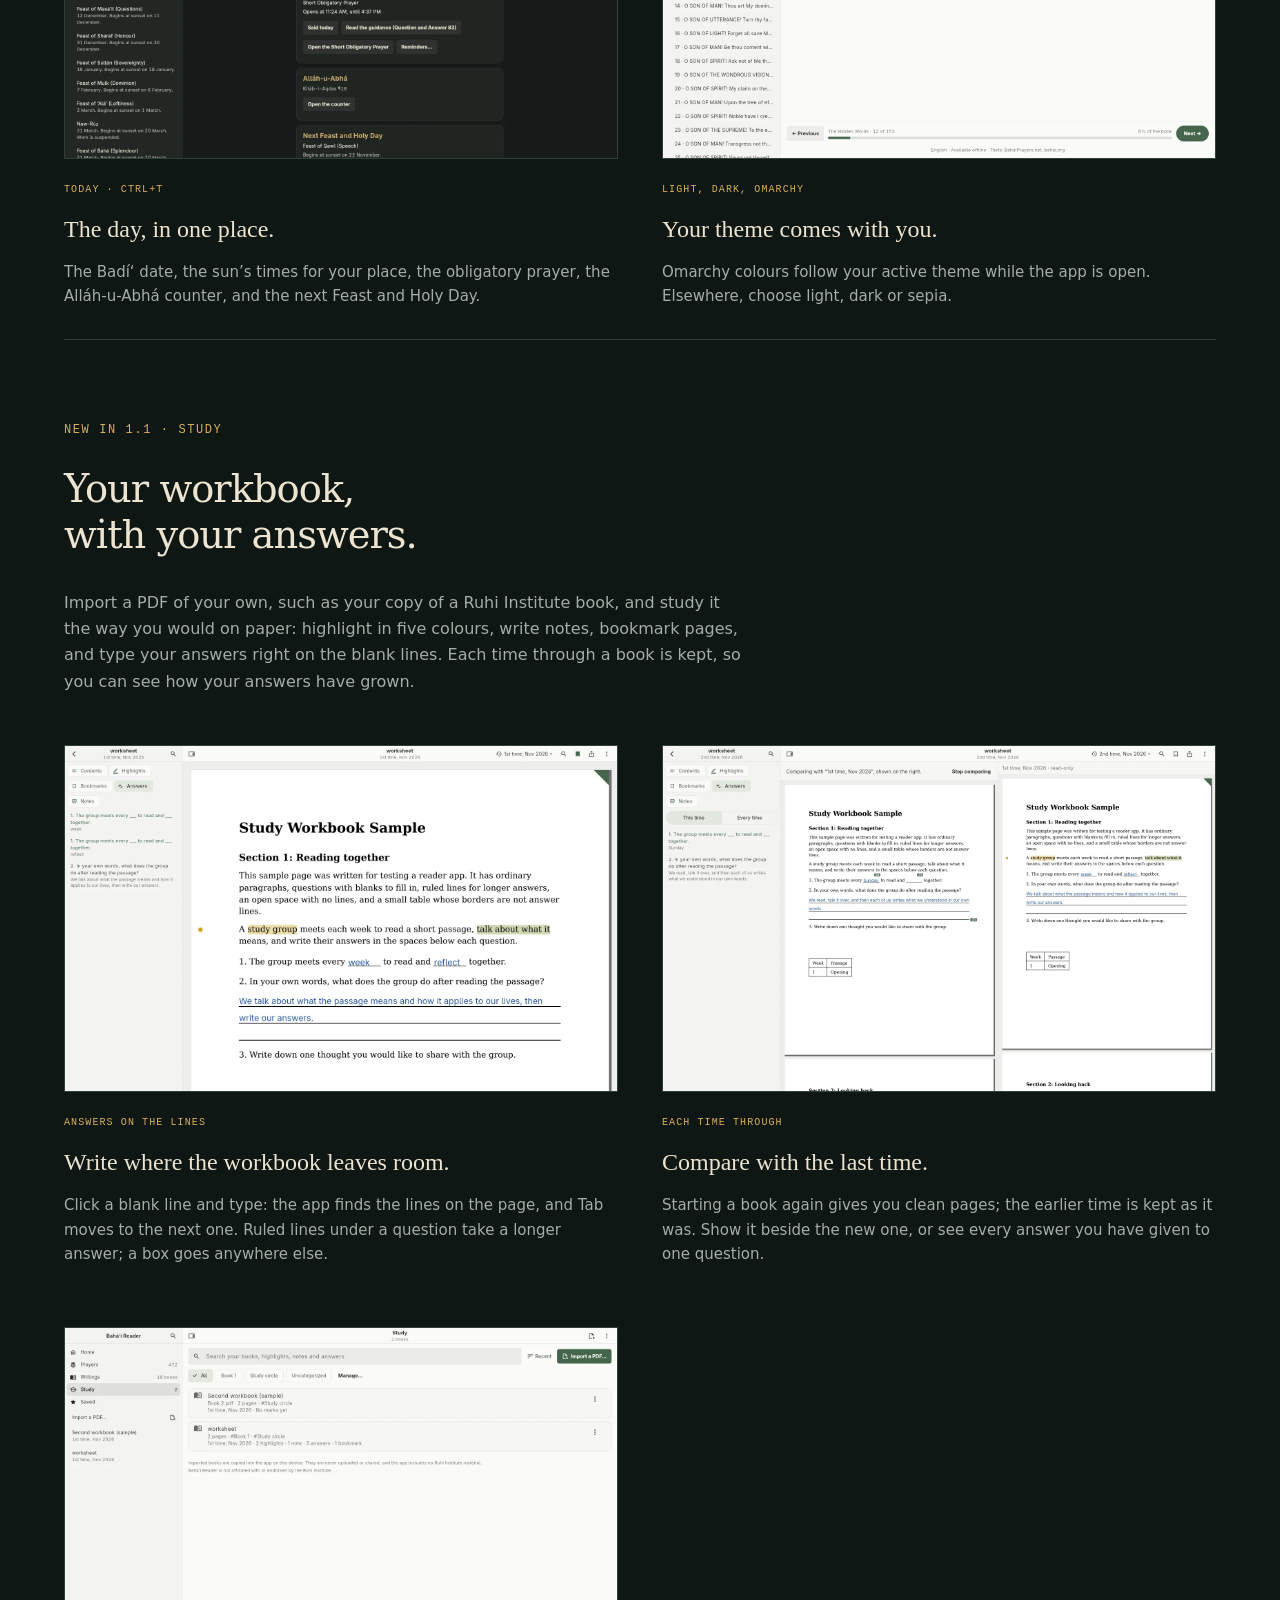
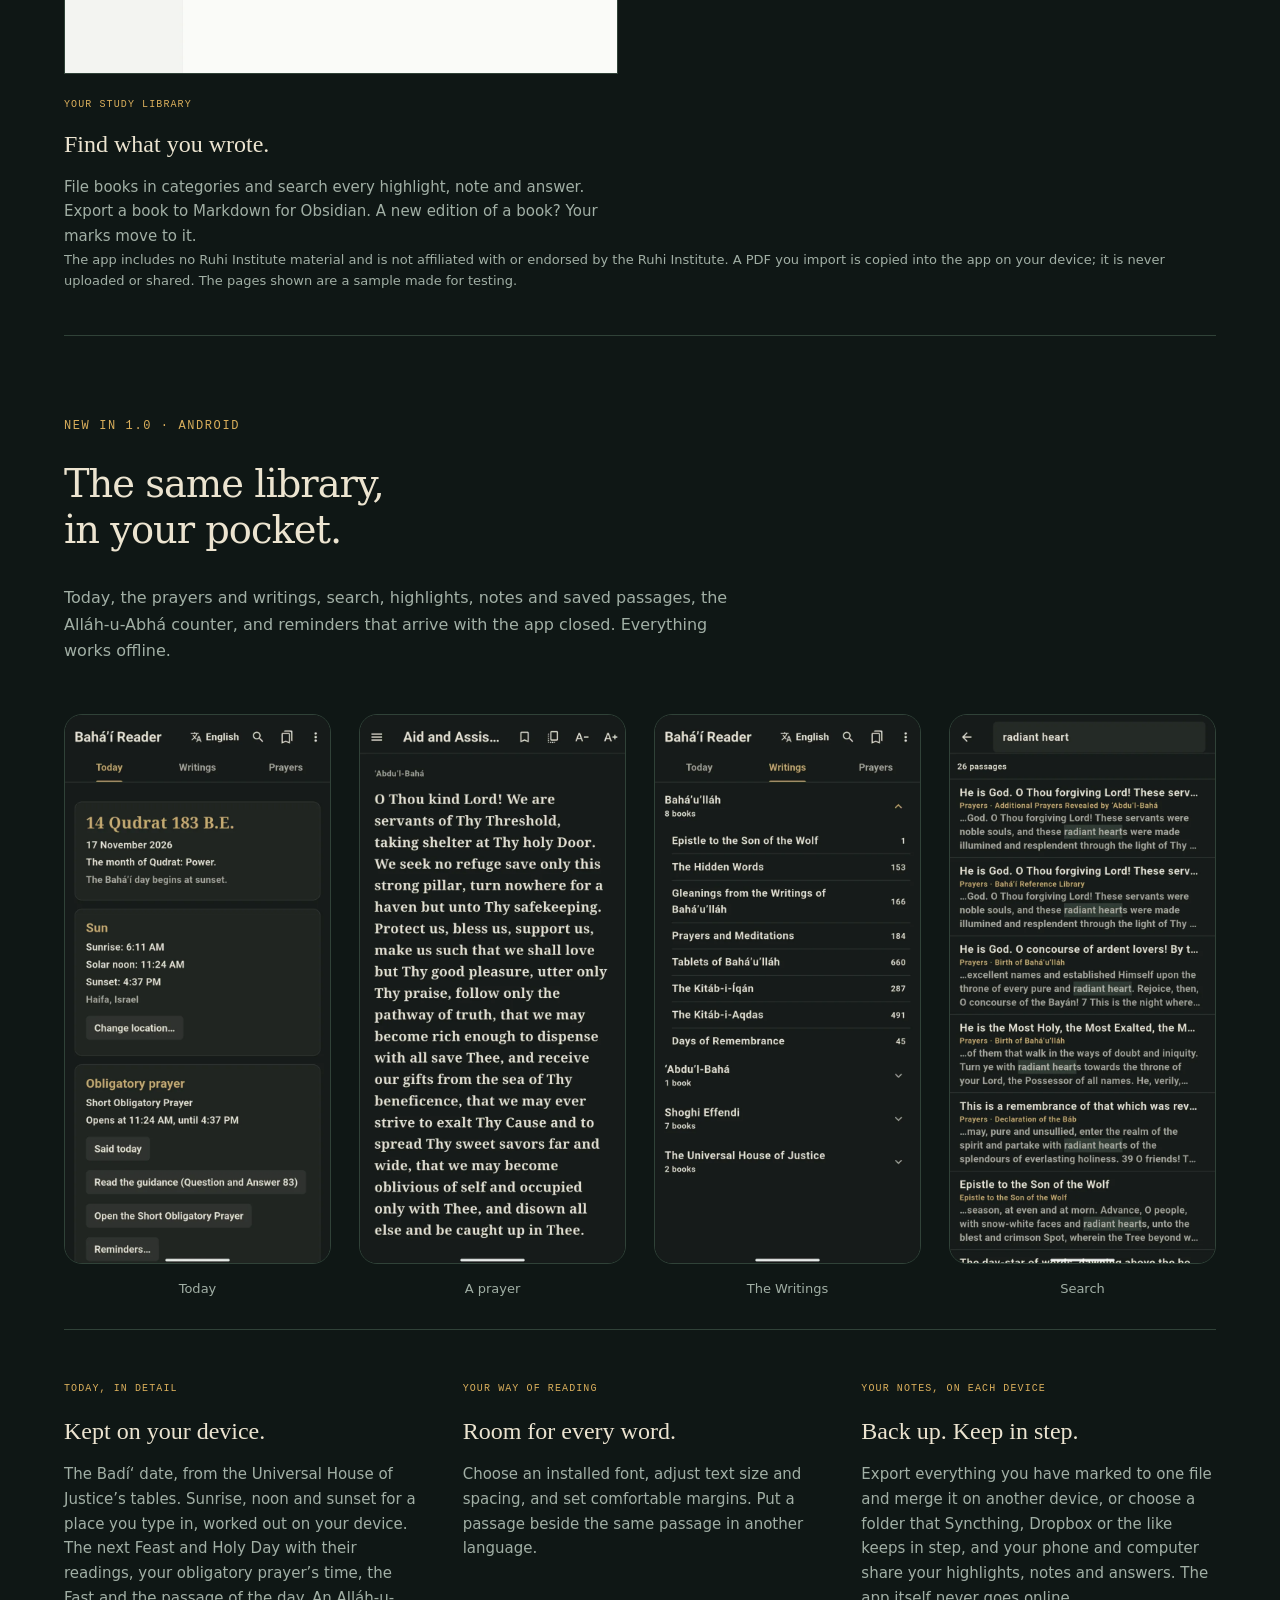
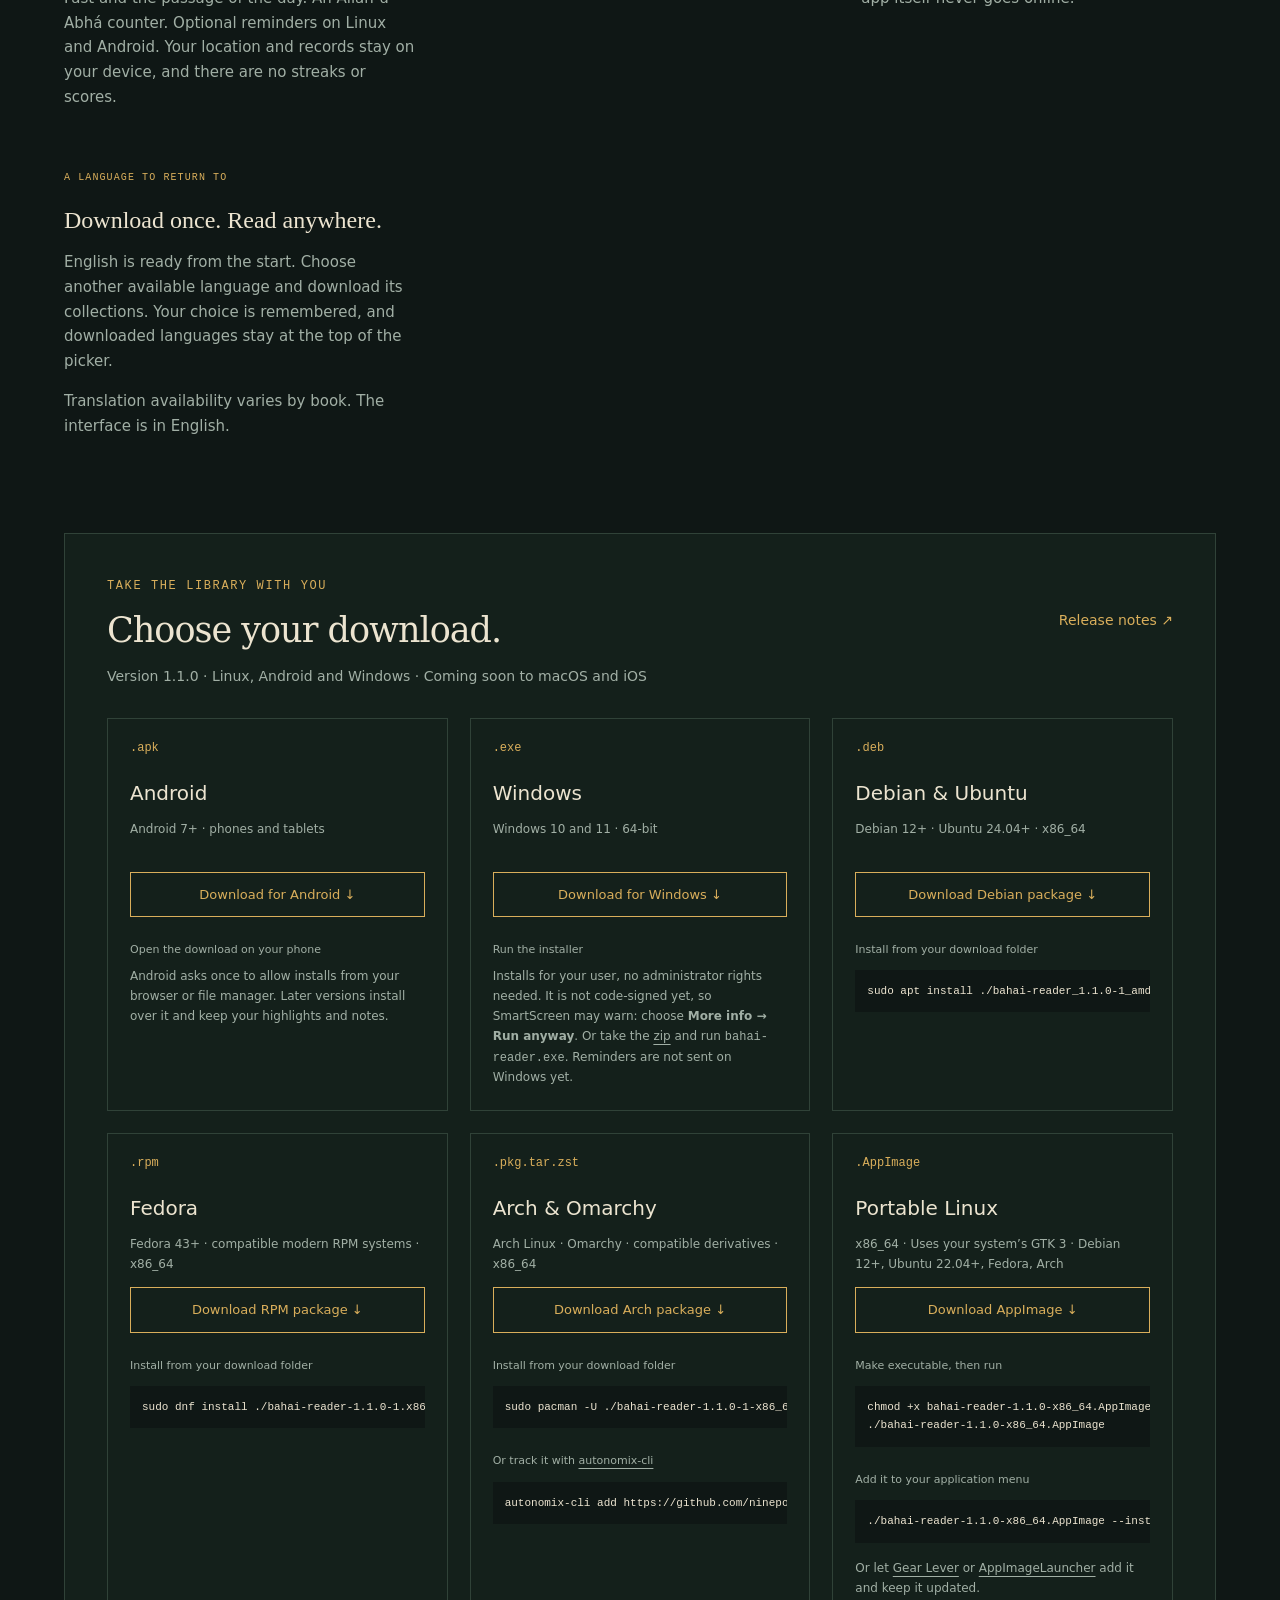
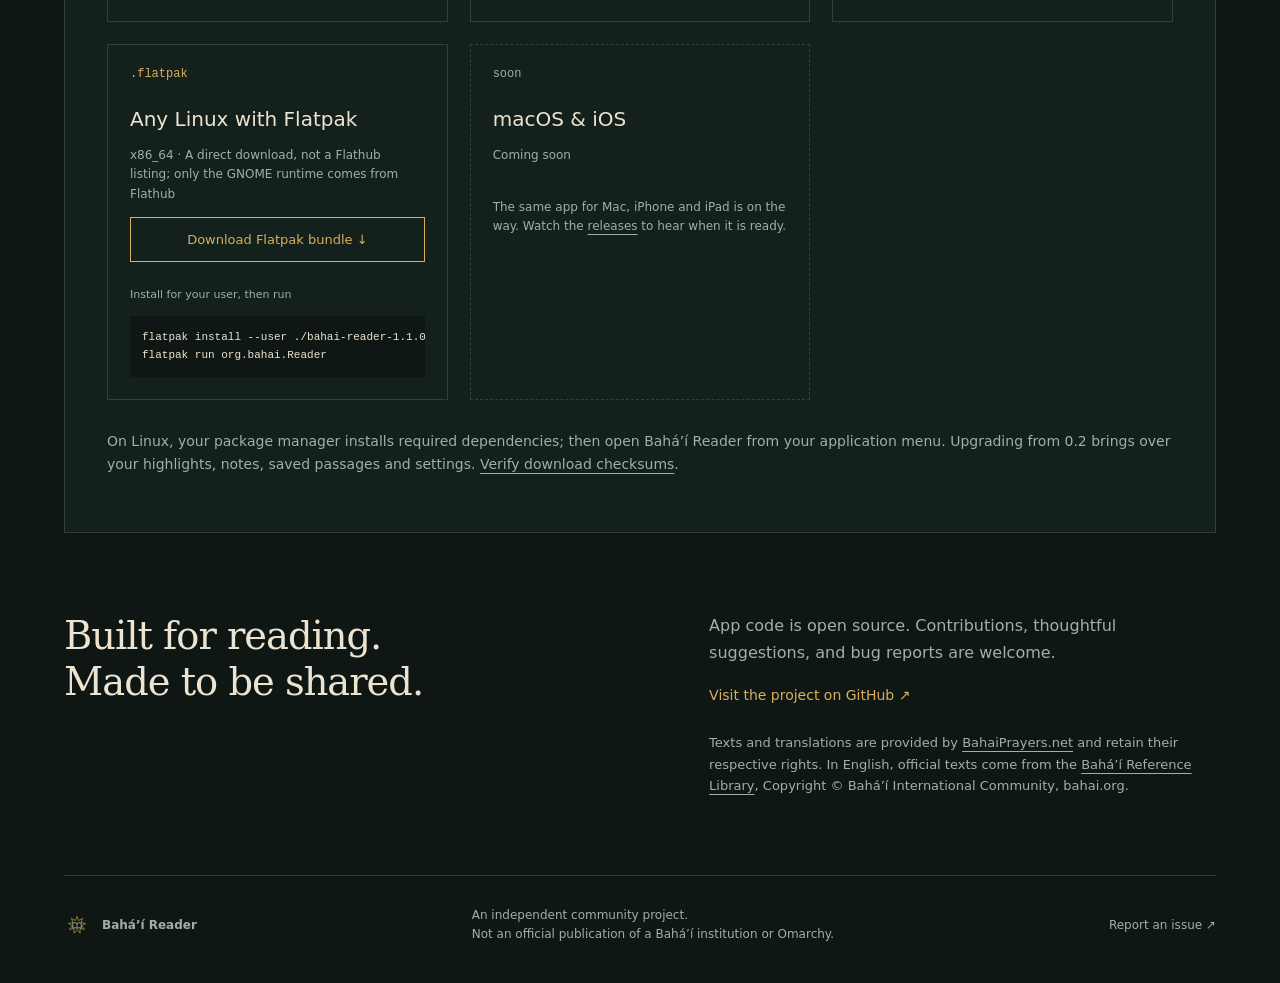
==== commit 82324d79: "Website: Study section (sample workbook screenshots), notes on each device, five colours; answers dr" ====
--- a/docs/index.html
+++ b/docs/index.html
@@ -29,22 +29,23 @@
 <body>
 <a class="skip" href="#main">Skip to content</a>
 <div class="page">
-<header><a class="brand" href="./"><img src="icon.svg" alt="" width="38" height="38">Bahá’í Reader</a><nav aria-label="Main navigation"><a href="#library">The library</a><a href="#download">Download</a><a href="https://github.com/ninepointlabs/bahai-reader">GitHub ↗</a><button id="palette" aria-label="Switch to light theme" title="Switch color theme">◐</button></nav></header>
+<header><a class="brand" href="./"><img src="icon.svg" alt="" width="38" height="38">Bahá’í Reader</a><nav aria-label="Main navigation"><a href="#library">The library</a><a href="#study">Study</a><a href="#download">Download</a><a href="https://github.com/ninepointlabs/bahai-reader">GitHub ↗</a><button id="palette" aria-label="Switch to light theme" title="Switch color theme">◐</button></nav></header>
 <main id="main">
 <section class="hero">
-<div class="hero-copy"><p class="eyebrow"><span></span> LINUX · ANDROID · WINDOWS · v1.0</p><h1>A quiet place<br>for the <em>Writings.</em></h1><p class="lead">Prayers for every moment. Words to return to.<br>Your Bahá’í library, always within reach—even offline.</p><div class="actions"><a class="primary" href="#download">Download <span>↓</span></a><a class="text-link" href="#phone">On your phone →</a></div><p class="fine">Free & open-source code. No account needed.</p></div>
+<div class="hero-copy"><p class="eyebrow"><span></span> LINUX · ANDROID · WINDOWS · v1.1</p><h1>A quiet place<br>for the <em>Writings.</em></h1><p class="lead">Prayers for every moment. Words to return to.<br>Your Bahá’í library, always within reach—even offline.</p><div class="actions"><a class="primary" href="#download">Download <span>↓</span></a><a class="text-link" href="#phone">On your phone →</a></div><p class="fine">Free & open-source code. No account needed.</p></div>
 <figure class="shot hero-shot"><img src="screenshots/01-home-library.webp" width="1600" height="1000" fetchpriority="high" alt="Bahá’í Reader’s Home: today’s Badí‘ date, the obligatory prayer and the passage of the day, Continue reading with three books, and the library grouped by author."><figcaption>Home in Bahá’í Reader 1.0 on Linux.</figcaption></figure>
 </section>
 <div class="facts"><div><strong>18</strong><span>Books in English, plus 472 prayers</span></div><div><strong>112</strong><span>Prayer languages in the catalog</span></div><div><strong>Offline</strong><span>Read without a connection</span></div></div>
 <section id="library" class="library"><div class="section-intro"><p class="eyebrow">A LIBRARY, THOUGHTFULLY ARRANGED</p><h2>Find your place.<br>Make time to read.</h2><p>Home shows the day at a glance and where you left off. Every book is a card, grouped by author. Open one and the sidebar becomes its contents.</p></div><div class="collections"><article><span class="index">01</span><div><h3>Prayer book</h3><p>472 English prayers organized by topic. Search locally, see prayer lengths, and save passages to return to.</p></div></article><article><span class="index">02</span><div><h3>The Hidden Words</h3><p>The Arabic and Persian sections, each in its own place. Move from one passage to the next at your own pace.</p></div></article><article><span class="index">03</span><div><h3>Writings & messages</h3><p>Seventeen more books by Bahá’u’lláh, ‘Abdu’l‑Bahá, Shoghi Effendi and the Universal House of Justice, from Gleanings and the Kitáb-i-Íqán to God Passes By and the messages of the Universal House of Justice. Aqdas notes and references work offline, too.</p><details><summary>See all seventeen books</summary><p class="by">Bahá’u’lláh</p><ul><li>Gleanings from the Writings of Bahá’u’lláh</li><li>Prayers and Meditations</li><li>Tablets of Bahá’u’lláh</li><li>The Kitáb-i-Íqán</li><li>Epistle to the Son of the Wolf</li><li>The Kitáb-i-Aqdas</li><li>Days of Remembrance</li></ul><p class="by">‘Abdu’l‑Bahá</p><ul><li>Some Answered Questions</li></ul><p class="by">Shoghi Effendi</p><ul><li>The Advent of Divine Justice</li><li>Bahá’í Administration</li><li>Citadel of Faith</li><li>This Decisive Hour</li><li>God Passes By</li><li>The Promised Day Is Come</li><li>The World Order of Bahá’u’lláh</li></ul><p class="by">The Universal House of Justice</p><ul><li>Riḍván Messages</li><li>Messages of the Universal House of Justice</li></ul></details></div></article></div></section>
-<section id="reading" class="gallery"><div class="section-intro"><p class="eyebrow">ON YOUR COMPUTER</p><h2>A window made<br>for reading.</h2><p>Home, Prayers, Writings and Saved in the sidebar, the text beside them. The same window on Linux and Windows.</p></div><div class="shots"><figure class="shot"><img src="screenshots/02-reader-book-contents.webp" width="1600" height="1000" loading="lazy" alt="Gleanings from the Writings of Bahá’u’lláh open at XXVII, with the book’s contents in the sidebar and the progress bar under the text."><figcaption><p class="eyebrow">A BOOK</p><h3>Contents beside the words.</h3><p>Open a book and the sidebar becomes its parts and passages, with Back to the library. Your place in the book sits under the text.</p></figcaption></figure><figure class="shot"><img src="screenshots/06-search-ctrl-k.webp" width="1600" height="1000" loading="lazy" alt="The Ctrl+K search window over a passage, with 26 results for “radiant heart” across everything and the This book and Everything scopes."><figcaption><p class="eyebrow">SEARCH · CTRL+K</p><h3>Every text, or only this book.</h3><p>One search over every prayer and writing, offline, without regard to case, accents or apostrophes. Results are grouped by book; Enter opens the passage at the match.</p></figcaption></figure><figure class="shot"><img src="screenshots/03-reader-highlight-note.webp" width="1600" height="1000" loading="lazy" alt="A highlighted phrase in the Hidden Words, Arabic no. 12, with the highlight’s colours and its note open above it."><figcaption><p class="eyebrow">HIGHLIGHTS & NOTES</p><h3>Mark a line. Add a note.</h3><p>Select words for four highlight colours and a note. Saved → Highlights & notes lists them all. They stay in your settings, never in the texts.</p></figcaption></figure><figure class="shot"><img src="screenshots/07-focus-mode.webp" width="1600" height="1000" loading="lazy" alt="Focus mode: only Gleanings XXVII, its heading and the text fill the window."><figcaption><p class="eyebrow">FOCUS MODE · F11</p><h3>Only the words.</h3><p>F11 hides everything but the text. Press it again, or Escape, to come back.</p></figcaption></figure><figure class="shot"><img src="screenshots/04-today.webp" width="1600" height="1000" loading="lazy" alt="The Today page: the Badí‘ date 14 Qudrat 183 B.E., sunrise, noon and sunset in Haifa, the Short Obligatory Prayer’s time, the Alláh-u-Abhá counter, and the Holy Days and Feasts ahead in the sidebar."><figcaption><p class="eyebrow">TODAY · CTRL+T</p><h3>The day, in one place.</h3><p>The Badí‘ date, the sun’s times for your place, the obligatory prayer, the Alláh-u-Abhá counter, and the next Feast and Holy Day.</p></figcaption></figure><figure class="shot"><img src="screenshots/10b-light-reader-highlight.webp" width="1600" height="1000" loading="lazy" alt="The Hidden Words in the light palette, with a highlight in the text."><figcaption><p class="eyebrow">LIGHT, DARK, OMARCHY</p><h3>Your theme comes with you.</h3><p>Omarchy colours follow your active theme while the app is open. Elsewhere, choose light, dark or sepia.</p></figcaption></figure></div></section>
+<section id="reading" class="gallery"><div class="section-intro"><p class="eyebrow">ON YOUR COMPUTER</p><h2>A window made<br>for reading.</h2><p>Home, Prayers, Writings and Saved in the sidebar, the text beside them. The same window on Linux and Windows.</p></div><div class="shots"><figure class="shot"><img src="screenshots/02-reader-book-contents.webp" width="1600" height="1000" loading="lazy" alt="Gleanings from the Writings of Bahá’u’lláh open at XXVII, with the book’s contents in the sidebar and the progress bar under the text."><figcaption><p class="eyebrow">A BOOK</p><h3>Contents beside the words.</h3><p>Open a book and the sidebar becomes its parts and passages, with Back to the library. Your place in the book sits under the text.</p></figcaption></figure><figure class="shot"><img src="screenshots/06-search-ctrl-k.webp" width="1600" height="1000" loading="lazy" alt="The Ctrl+K search window over a passage, with 26 results for “radiant heart” across everything and the This book and Everything scopes."><figcaption><p class="eyebrow">SEARCH · CTRL+K</p><h3>Every text, or only this book.</h3><p>One search over every prayer and writing, offline, without regard to case, accents or apostrophes. Results are grouped by book; Enter opens the passage at the match.</p></figcaption></figure><figure class="shot"><img src="screenshots/03-reader-highlight-note.webp" width="1600" height="1000" loading="lazy" alt="A highlighted phrase in the Hidden Words, Arabic no. 12, with the highlight’s colours and its note open above it."><figcaption><p class="eyebrow">HIGHLIGHTS & NOTES</p><h3>Mark a line. Add a note.</h3><p>Select words for five highlight colours and a note. Saved → Highlights & notes lists them all, with a search and a Markdown export. They stay on your device, never in the texts.</p></figcaption></figure><figure class="shot"><img src="screenshots/07-focus-mode.webp" width="1600" height="1000" loading="lazy" alt="Focus mode: only Gleanings XXVII, its heading and the text fill the window."><figcaption><p class="eyebrow">FOCUS MODE · F11</p><h3>Only the words.</h3><p>F11 hides everything but the text. Press it again, or Escape, to come back.</p></figcaption></figure><figure class="shot"><img src="screenshots/04-today.webp" width="1600" height="1000" loading="lazy" alt="The Today page: the Badí‘ date 14 Qudrat 183 B.E., sunrise, noon and sunset in Haifa, the Short Obligatory Prayer’s time, the Alláh-u-Abhá counter, and the Holy Days and Feasts ahead in the sidebar."><figcaption><p class="eyebrow">TODAY · CTRL+T</p><h3>The day, in one place.</h3><p>The Badí‘ date, the sun’s times for your place, the obligatory prayer, the Alláh-u-Abhá counter, and the next Feast and Holy Day.</p></figcaption></figure><figure class="shot"><img src="screenshots/10b-light-reader-highlight.webp" width="1600" height="1000" loading="lazy" alt="The Hidden Words in the light palette, with a highlight in the text."><figcaption><p class="eyebrow">LIGHT, DARK, OMARCHY</p><h3>Your theme comes with you.</h3><p>Omarchy colours follow your active theme while the app is open. Elsewhere, choose light, dark or sepia.</p></figcaption></figure></div></section>
+<section id="study" class="gallery"><div class="section-intro"><p class="eyebrow">NEW IN 1.1 · STUDY</p><h2>Your workbook,<br>with your answers.</h2><p>Import a PDF of your own, such as your copy of a Ruhi Institute book, and study it the way you would on paper: highlight in five colours, write notes, bookmark pages, and type your answers right on the blank lines. Each time through a book is kept, so you can see how your answers have grown.</p></div><div class="shots"><figure class="shot"><img src="screenshots/study-02-reader.webp" width="1600" height="1000" loading="lazy" alt="A sample workbook page in Study, with two highlights, a note marker, a bookmarked corner and answers typed in blue on the blank lines; the Answers panel lists each question with its answer."><figcaption><p class="eyebrow">ANSWERS ON THE LINES</p><h3>Write where the workbook leaves room.</h3><p>Click a blank line and type: the app finds the lines on the page, and Tab moves to the next one. Ruled lines under a question take a longer answer; a box goes anywhere else.</p></figcaption></figure><figure class="shot"><img src="screenshots/study-03-compare.webp" width="1600" height="1000" loading="lazy" alt="The second time through a sample workbook beside the first, read-only, with each time’s answers on its own page."><figcaption><p class="eyebrow">EACH TIME THROUGH</p><h3>Compare with the last time.</h3><p>Starting a book again gives you clean pages; the earlier time is kept as it was. Show it beside the new one, or see every answer you have given to one question.</p></figcaption></figure><figure class="shot"><img src="screenshots/study-01-library.webp" width="1600" height="1000" loading="lazy" alt="The Study library: two sample workbooks with their categories and how many highlights, notes, answers and bookmarks each has."><figcaption><p class="eyebrow">YOUR STUDY LIBRARY</p><h3>Find what you wrote.</h3><p>File books in categories and search every highlight, note and answer. Export a book to Markdown for Obsidian. A new edition of a book? Your marks move to it.</p></figcaption></figure></div><p class="fine">The app includes no Ruhi Institute material and is not affiliated with or endorsed by the Ruhi Institute. A PDF you import is copied into the app on your device; it is never uploaded or shared. The pages shown are a sample made for testing.</p></section>
 <section id="phone" class="gallery phone"><div class="section-intro"><p class="eyebrow">NEW IN 1.0 · ANDROID</p><h2>The same library,<br>in your pocket.</h2><p>Today, the prayers and writings, search, highlights, notes and saved passages, the Alláh-u-Abhá counter, and reminders that arrive with the app closed. Everything works offline.</p></div><div class="phone-shots">
 <figure class="shot"><img src="screenshots/phone-today.webp" width="720" height="1488" loading="lazy" alt="Today on an Android phone: the Badí‘ date 14 Qudrat 183 B.E., sunrise, noon and sunset in Haifa, and the Short Obligatory Prayer’s time."><figcaption>Today</figcaption></figure>
 <figure class="shot"><img src="screenshots/phone-prayer.webp" width="720" height="1488" loading="lazy" alt="A prayer by ‘Abdu’l‑Bahá, “O Thou kind Lord! We are servants of Thy Threshold”, open on the phone."><figcaption>A prayer</figcaption></figure>
 <figure class="shot"><img src="screenshots/phone-writings.webp" width="720" height="1488" loading="lazy" alt="Writings on the phone, grouped by author, with Bahá’u’lláh’s eight books listed."><figcaption>The Writings</figcaption></figure>
 <figure class="shot"><img src="screenshots/phone-search.webp" width="720" height="1488" loading="lazy" alt="Search on the phone: 26 passages for “radiant heart”, with the words marked in each."><figcaption>Search</figcaption></figure>
 </div></section>
-<section class="features"><article><p class="eyebrow">TODAY, IN DETAIL</p><h3>Kept on your device.</h3><p>The Badí‘ date, from the Universal House of Justice’s tables. Sunrise, noon and sunset for a place you type in, worked out on your device. The next Feast and Holy Day with their readings, your obligatory prayer’s time, the Fast and the passage of the day. An Alláh-u-Abhá counter. Optional reminders on Linux and Android. Your location and records stay on your device, and there are no streaks or scores.</p></article><article><p class="eyebrow">YOUR WAY OF READING</p><h3>Room for every word.</h3><p>Choose an installed font, adjust text size and spacing, and set comfortable margins. Put a passage beside the same passage in another language.</p></article><article><p class="eyebrow">A LANGUAGE TO RETURN TO</p><h3>Download once. Read anywhere.</h3><p>English is ready from the start. Choose another available language and download its collections. Your choice is remembered, and downloaded languages stay at the top of the picker.</p><p class="fine">Translation availability varies by book. The interface is in English.</p></article></section>
+<section class="features"><article><p class="eyebrow">TODAY, IN DETAIL</p><h3>Kept on your device.</h3><p>The Badí‘ date, from the Universal House of Justice’s tables. Sunrise, noon and sunset for a place you type in, worked out on your device. The next Feast and Holy Day with their readings, your obligatory prayer’s time, the Fast and the passage of the day. An Alláh-u-Abhá counter. Optional reminders on Linux and Android. Your location and records stay on your device, and there are no streaks or scores.</p></article><article><p class="eyebrow">YOUR WAY OF READING</p><h3>Room for every word.</h3><p>Choose an installed font, adjust text size and spacing, and set comfortable margins. Put a passage beside the same passage in another language.</p></article><article><p class="eyebrow">YOUR NOTES, ON EACH DEVICE</p><h3>Back up. Keep in step.</h3><p>Export everything you have marked to one file and merge it on another device, or choose a folder that Syncthing, Dropbox or the like keeps in step, and your phone and computer share your highlights, notes and answers. The app itself never goes online.</p></article><article><p class="eyebrow">A LANGUAGE TO RETURN TO</p><h3>Download once. Read anywhere.</h3><p>English is ready from the start. Choose another available language and download its collections. Your choice is remembered, and downloaded languages stay at the top of the picker.</p><p class="fine">Translation availability varies by book. The interface is in English.</p></article></section>
 <section id="download" class="download"><div class="download-heading"><div><p class="eyebrow">TAKE THE LIBRARY WITH YOU</p><h2>Choose your download.</h2></div><a class="text-link" href="https://github.com/ninepointlabs/bahai-reader/releases/tag/v1.1.0">Release notes ↗</a></div><p>Version 1.1.0 · Linux, Android and Windows · Coming soon to macOS and iOS</p><div class="packages">
 <article><span class="format">.apk</span><h3>Android</h3><p>Android 7+ · phones and tablets</p><a class="package-button" href="https://github.com/ninepointlabs/bahai-reader/releases/download/v1.1.0/bahai-reader-1.1.0.apk">Download for Android ↓</a><label>Open the download on your phone</label><p style="min-height:0;margin:8px 0 0">Android asks once to allow installs from your browser or file manager. Later versions install over it and keep your highlights and notes.</p></article>
 <article><span class="format">.exe</span><h3>Windows</h3><p>Windows 10 and 11 · 64-bit</p><a class="package-button" href="https://github.com/ninepointlabs/bahai-reader/releases/download/v1.1.0/bahai-reader-1.1.0-windows-x64-setup.exe">Download for Windows ↓</a><label>Run the installer</label><p style="min-height:0;margin:8px 0 0">Installs for your user, no administrator rights needed. It is not code-signed yet, so SmartScreen may warn: choose <strong>More info → Run anyway</strong>. Or take the <a href="https://github.com/ninepointlabs/bahai-reader/releases/download/v1.1.0/bahai-reader-1.1.0-windows-x64.zip">zip</a> and run <code>bahai-reader.exe</code>. Reminders are not sent on Windows yet.</p></article>
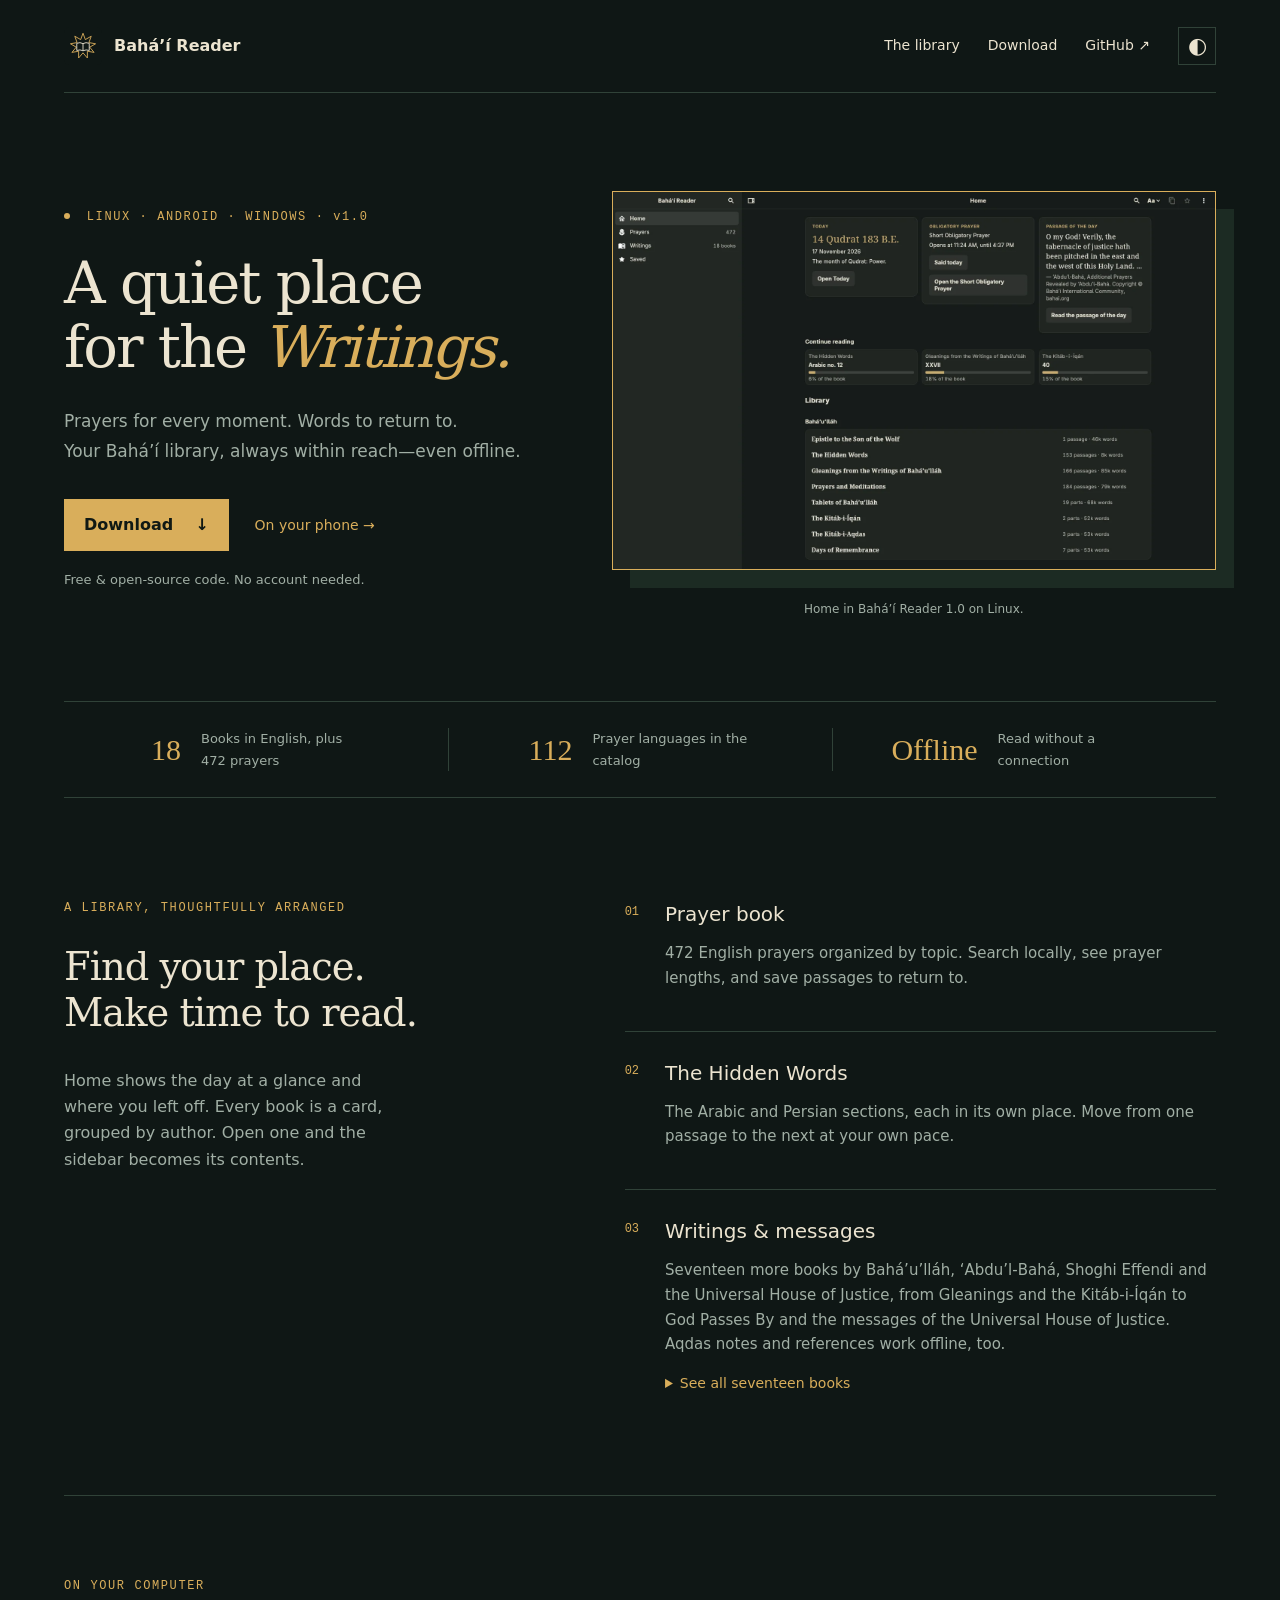
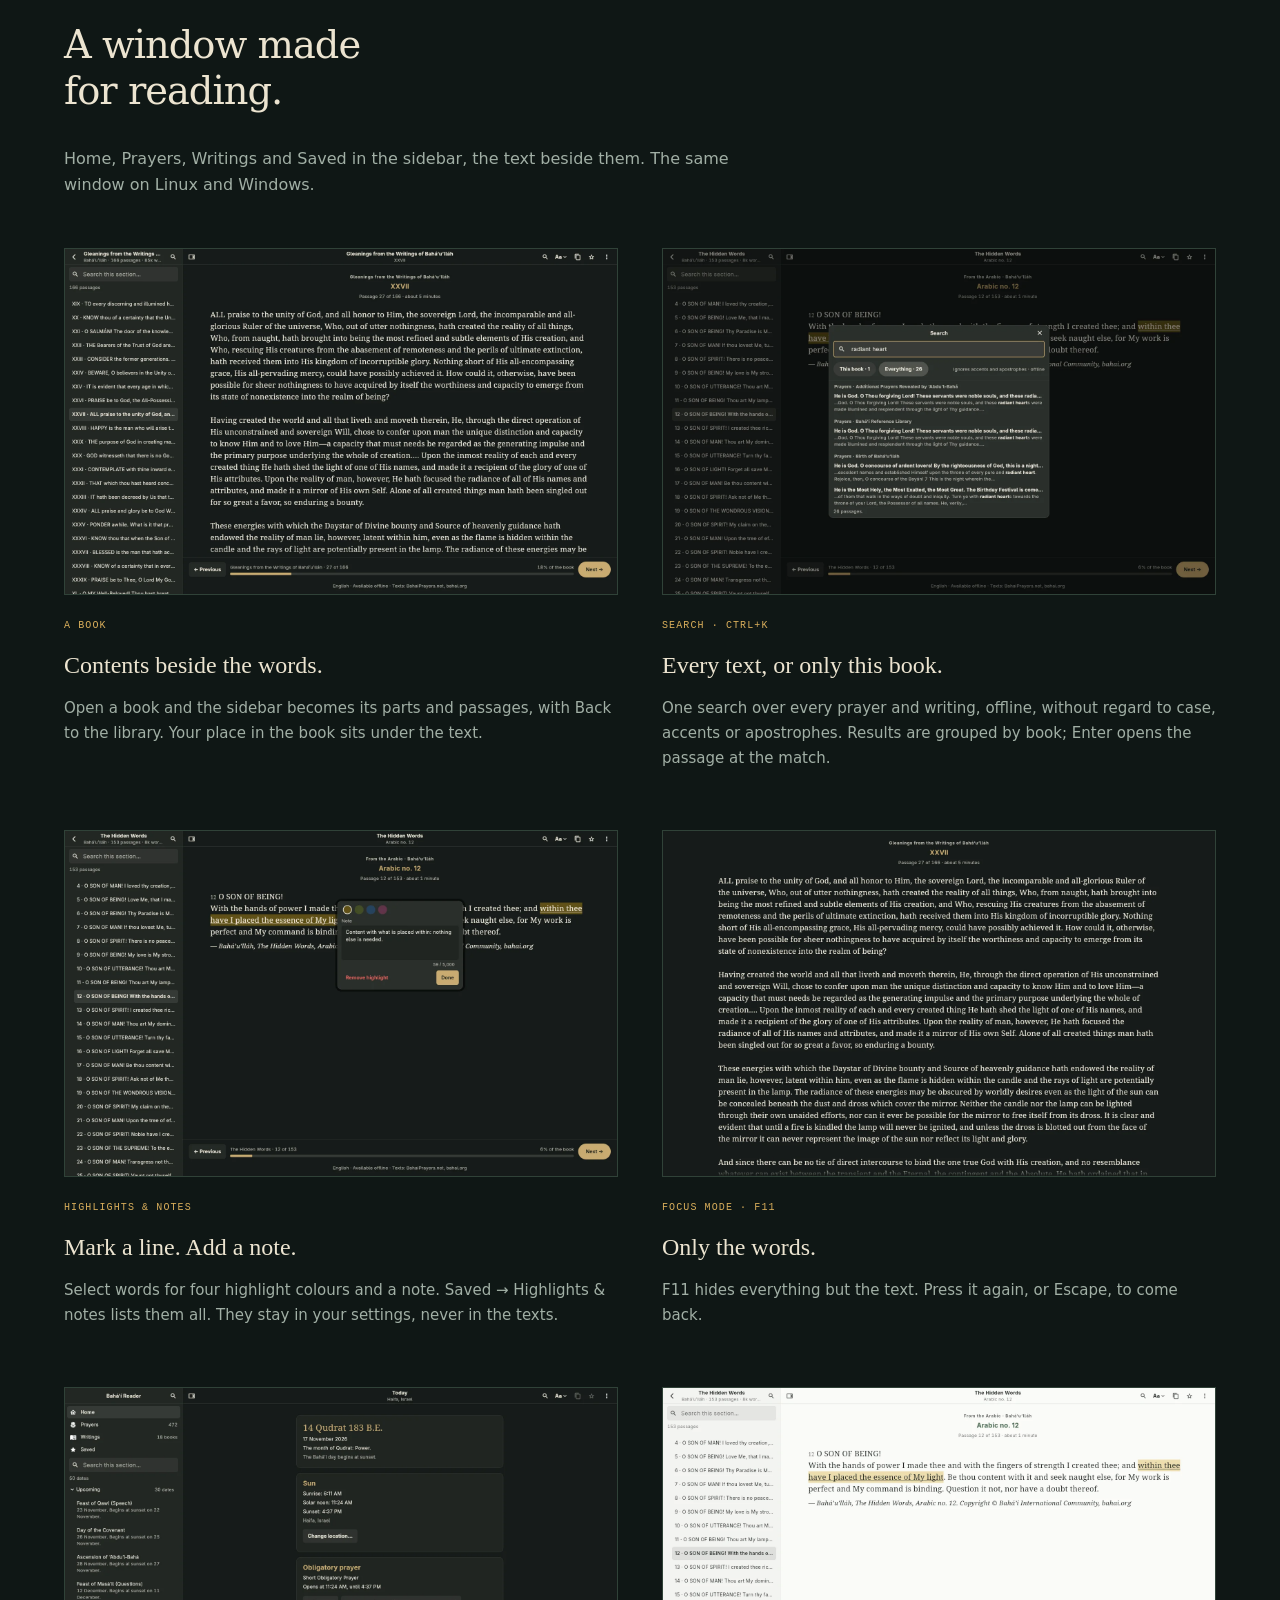
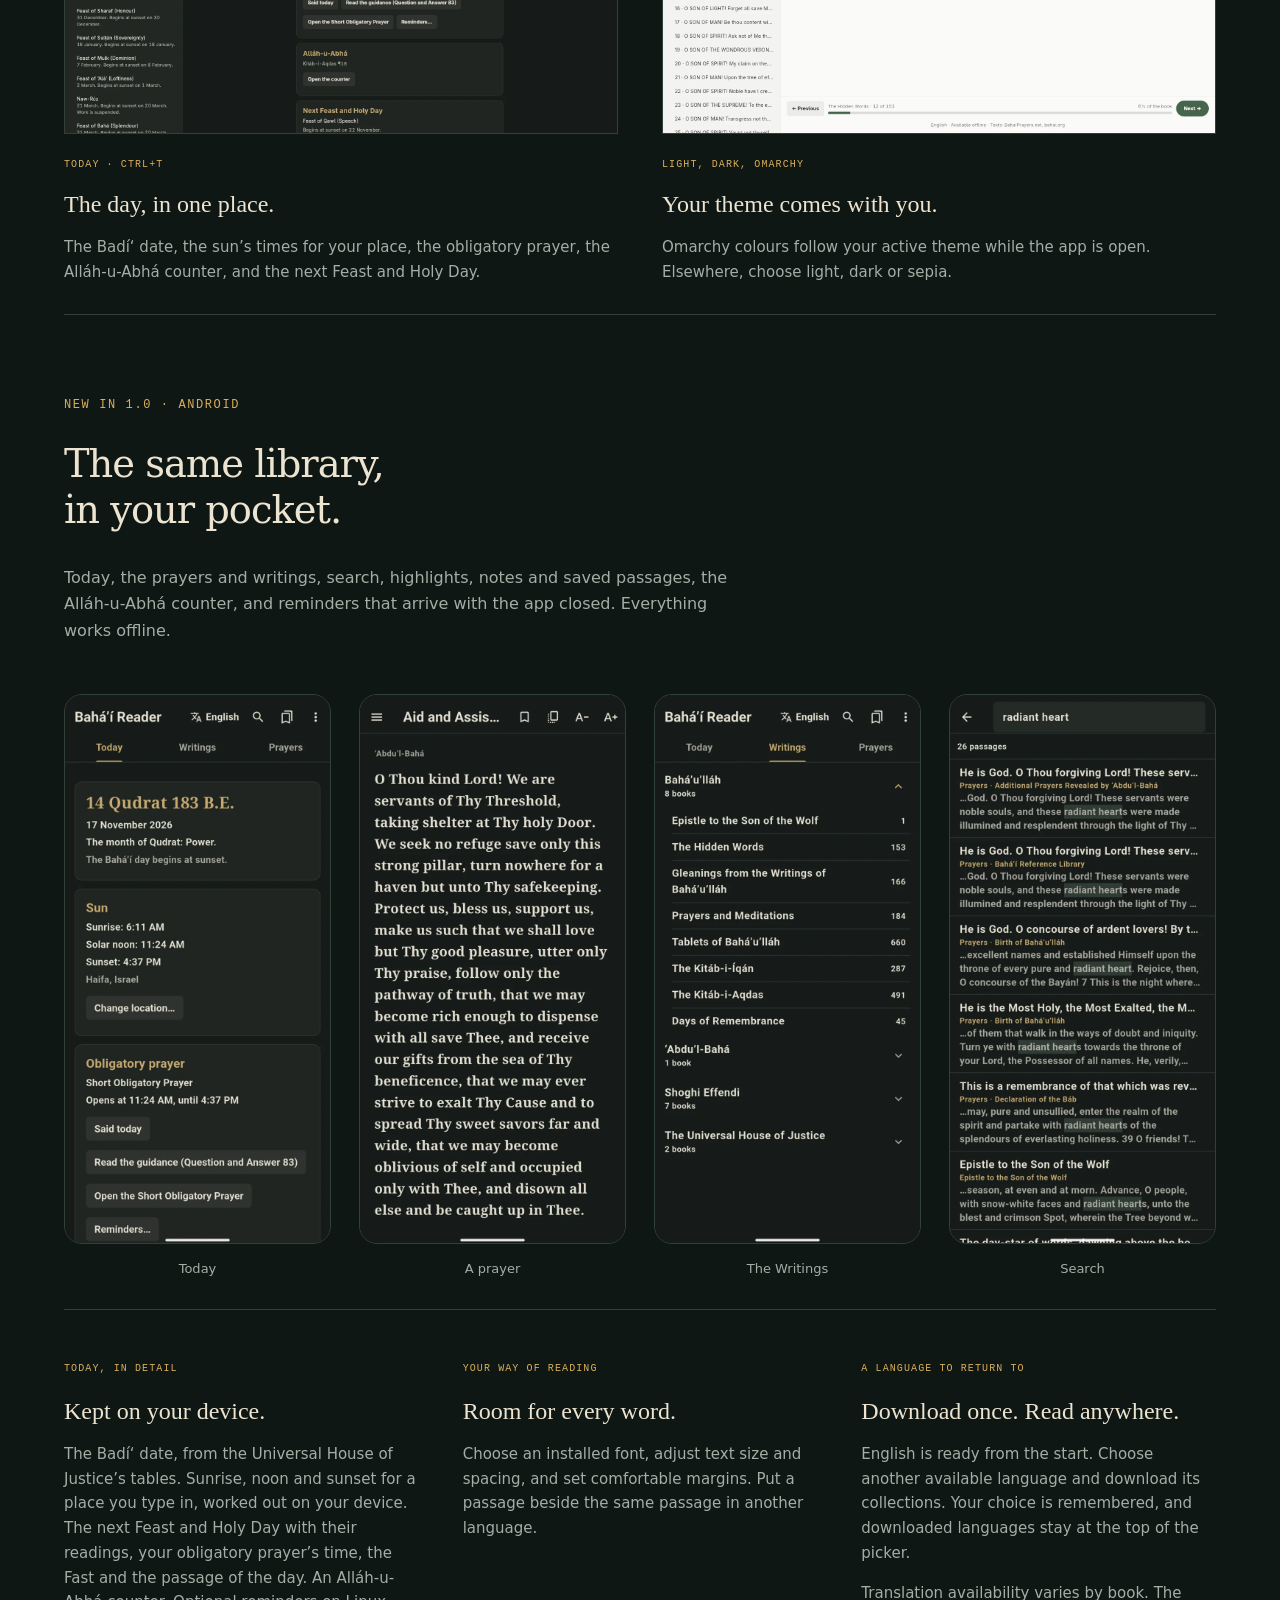
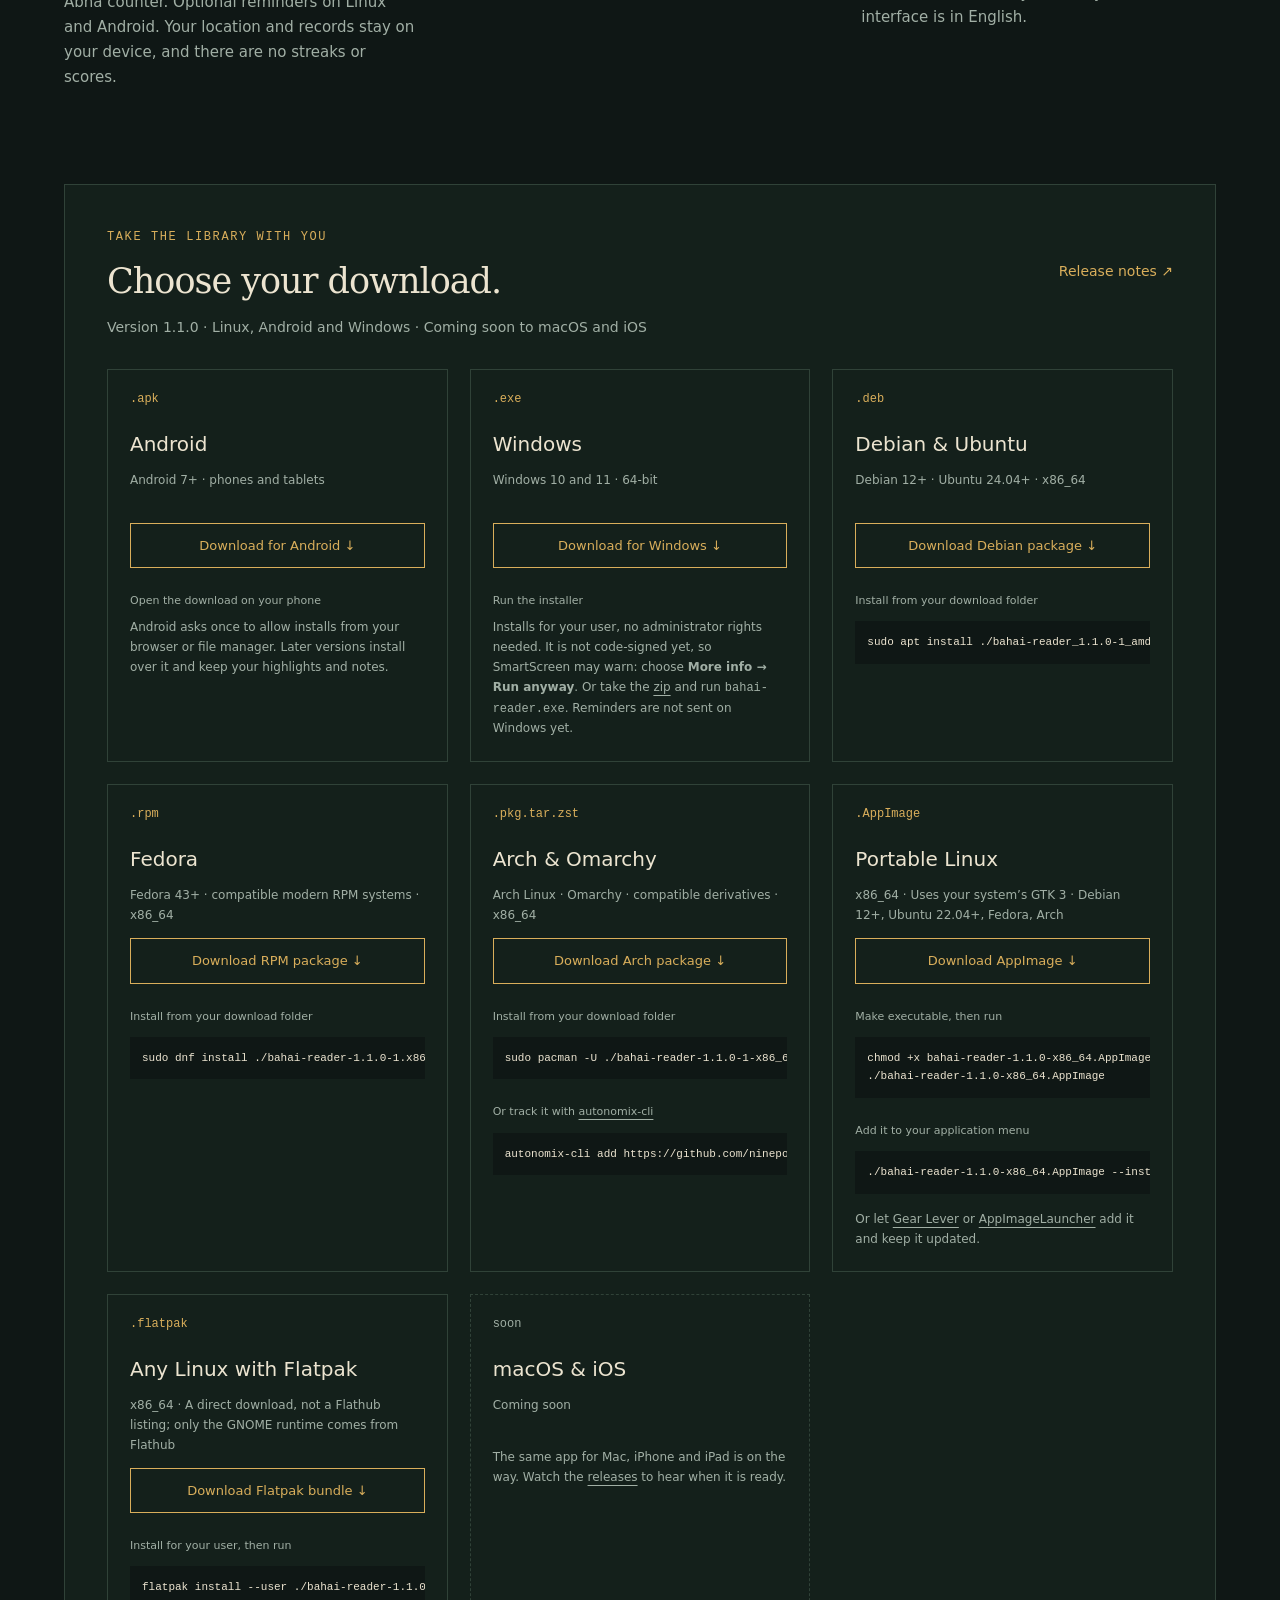
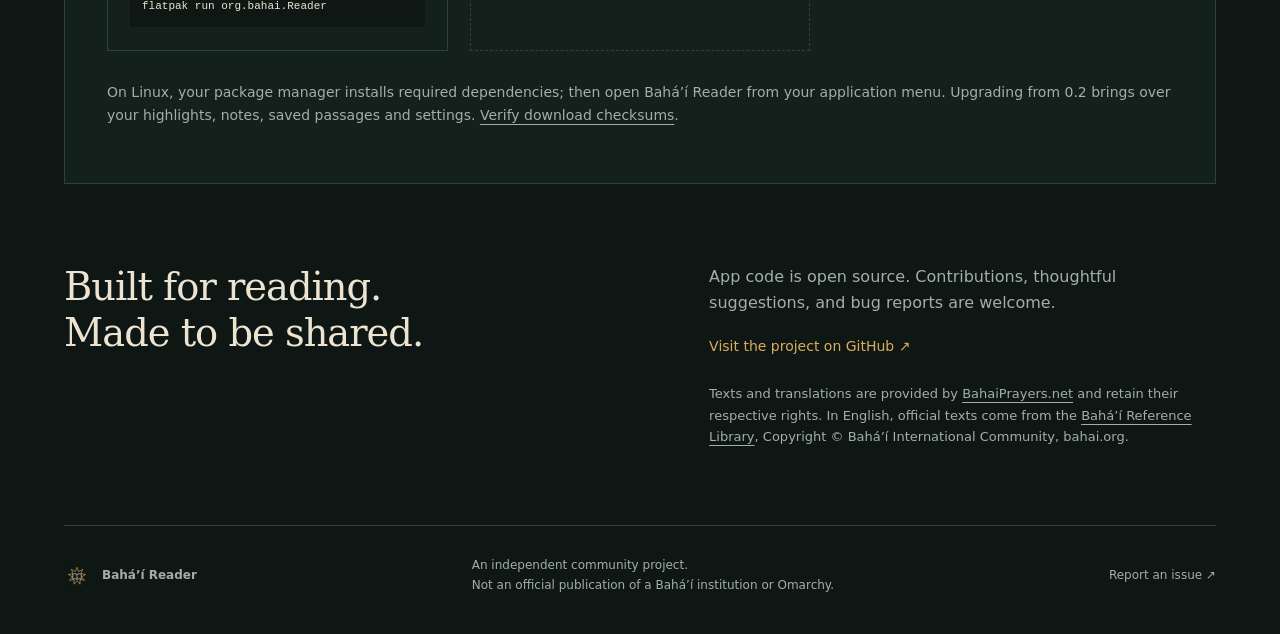
==== commit b2f67fba: "Merge pull request #71 from ninepointlabs/release/1.1.0 Release 1.1.0" ====
--- a/docs/index.html
+++ b/docs/index.html
@@ -29,23 +29,22 @@
 <body>
 <a class="skip" href="#main">Skip to content</a>
 <div class="page">
-<header><a class="brand" href="./"><img src="icon.svg" alt="" width="38" height="38">Bahá’í Reader</a><nav aria-label="Main navigation"><a href="#library">The library</a><a href="#study">Study</a><a href="#download">Download</a><a href="https://github.com/ninepointlabs/bahai-reader">GitHub ↗</a><button id="palette" aria-label="Switch to light theme" title="Switch color theme">◐</button></nav></header>
+<header><a class="brand" href="./"><img src="icon.svg" alt="" width="38" height="38">Bahá’í Reader</a><nav aria-label="Main navigation"><a href="#library">The library</a><a href="#download">Download</a><a href="https://github.com/ninepointlabs/bahai-reader">GitHub ↗</a><button id="palette" aria-label="Switch to light theme" title="Switch color theme">◐</button></nav></header>
 <main id="main">
 <section class="hero">
-<div class="hero-copy"><p class="eyebrow"><span></span> LINUX · ANDROID · WINDOWS · v1.1</p><h1>A quiet place<br>for the <em>Writings.</em></h1><p class="lead">Prayers for every moment. Words to return to.<br>Your Bahá’í library, always within reach—even offline.</p><div class="actions"><a class="primary" href="#download">Download <span>↓</span></a><a class="text-link" href="#phone">On your phone →</a></div><p class="fine">Free & open-source code. No account needed.</p></div>
+<div class="hero-copy"><p class="eyebrow"><span></span> LINUX · ANDROID · WINDOWS · v1.0</p><h1>A quiet place<br>for the <em>Writings.</em></h1><p class="lead">Prayers for every moment. Words to return to.<br>Your Bahá’í library, always within reach—even offline.</p><div class="actions"><a class="primary" href="#download">Download <span>↓</span></a><a class="text-link" href="#phone">On your phone →</a></div><p class="fine">Free & open-source code. No account needed.</p></div>
 <figure class="shot hero-shot"><img src="screenshots/01-home-library.webp" width="1600" height="1000" fetchpriority="high" alt="Bahá’í Reader’s Home: today’s Badí‘ date, the obligatory prayer and the passage of the day, Continue reading with three books, and the library grouped by author."><figcaption>Home in Bahá’í Reader 1.0 on Linux.</figcaption></figure>
 </section>
 <div class="facts"><div><strong>18</strong><span>Books in English, plus 472 prayers</span></div><div><strong>112</strong><span>Prayer languages in the catalog</span></div><div><strong>Offline</strong><span>Read without a connection</span></div></div>
 <section id="library" class="library"><div class="section-intro"><p class="eyebrow">A LIBRARY, THOUGHTFULLY ARRANGED</p><h2>Find your place.<br>Make time to read.</h2><p>Home shows the day at a glance and where you left off. Every book is a card, grouped by author. Open one and the sidebar becomes its contents.</p></div><div class="collections"><article><span class="index">01</span><div><h3>Prayer book</h3><p>472 English prayers organized by topic. Search locally, see prayer lengths, and save passages to return to.</p></div></article><article><span class="index">02</span><div><h3>The Hidden Words</h3><p>The Arabic and Persian sections, each in its own place. Move from one passage to the next at your own pace.</p></div></article><article><span class="index">03</span><div><h3>Writings & messages</h3><p>Seventeen more books by Bahá’u’lláh, ‘Abdu’l‑Bahá, Shoghi Effendi and the Universal House of Justice, from Gleanings and the Kitáb-i-Íqán to God Passes By and the messages of the Universal House of Justice. Aqdas notes and references work offline, too.</p><details><summary>See all seventeen books</summary><p class="by">Bahá’u’lláh</p><ul><li>Gleanings from the Writings of Bahá’u’lláh</li><li>Prayers and Meditations</li><li>Tablets of Bahá’u’lláh</li><li>The Kitáb-i-Íqán</li><li>Epistle to the Son of the Wolf</li><li>The Kitáb-i-Aqdas</li><li>Days of Remembrance</li></ul><p class="by">‘Abdu’l‑Bahá</p><ul><li>Some Answered Questions</li></ul><p class="by">Shoghi Effendi</p><ul><li>The Advent of Divine Justice</li><li>Bahá’í Administration</li><li>Citadel of Faith</li><li>This Decisive Hour</li><li>God Passes By</li><li>The Promised Day Is Come</li><li>The World Order of Bahá’u’lláh</li></ul><p class="by">The Universal House of Justice</p><ul><li>Riḍván Messages</li><li>Messages of the Universal House of Justice</li></ul></details></div></article></div></section>
-<section id="reading" class="gallery"><div class="section-intro"><p class="eyebrow">ON YOUR COMPUTER</p><h2>A window made<br>for reading.</h2><p>Home, Prayers, Writings and Saved in the sidebar, the text beside them. The same window on Linux and Windows.</p></div><div class="shots"><figure class="shot"><img src="screenshots/02-reader-book-contents.webp" width="1600" height="1000" loading="lazy" alt="Gleanings from the Writings of Bahá’u’lláh open at XXVII, with the book’s contents in the sidebar and the progress bar under the text."><figcaption><p class="eyebrow">A BOOK</p><h3>Contents beside the words.</h3><p>Open a book and the sidebar becomes its parts and passages, with Back to the library. Your place in the book sits under the text.</p></figcaption></figure><figure class="shot"><img src="screenshots/06-search-ctrl-k.webp" width="1600" height="1000" loading="lazy" alt="The Ctrl+K search window over a passage, with 26 results for “radiant heart” across everything and the This book and Everything scopes."><figcaption><p class="eyebrow">SEARCH · CTRL+K</p><h3>Every text, or only this book.</h3><p>One search over every prayer and writing, offline, without regard to case, accents or apostrophes. Results are grouped by book; Enter opens the passage at the match.</p></figcaption></figure><figure class="shot"><img src="screenshots/03-reader-highlight-note.webp" width="1600" height="1000" loading="lazy" alt="A highlighted phrase in the Hidden Words, Arabic no. 12, with the highlight’s colours and its note open above it."><figcaption><p class="eyebrow">HIGHLIGHTS & NOTES</p><h3>Mark a line. Add a note.</h3><p>Select words for five highlight colours and a note. Saved → Highlights & notes lists them all, with a search and a Markdown export. They stay on your device, never in the texts.</p></figcaption></figure><figure class="shot"><img src="screenshots/07-focus-mode.webp" width="1600" height="1000" loading="lazy" alt="Focus mode: only Gleanings XXVII, its heading and the text fill the window."><figcaption><p class="eyebrow">FOCUS MODE · F11</p><h3>Only the words.</h3><p>F11 hides everything but the text. Press it again, or Escape, to come back.</p></figcaption></figure><figure class="shot"><img src="screenshots/04-today.webp" width="1600" height="1000" loading="lazy" alt="The Today page: the Badí‘ date 14 Qudrat 183 B.E., sunrise, noon and sunset in Haifa, the Short Obligatory Prayer’s time, the Alláh-u-Abhá counter, and the Holy Days and Feasts ahead in the sidebar."><figcaption><p class="eyebrow">TODAY · CTRL+T</p><h3>The day, in one place.</h3><p>The Badí‘ date, the sun’s times for your place, the obligatory prayer, the Alláh-u-Abhá counter, and the next Feast and Holy Day.</p></figcaption></figure><figure class="shot"><img src="screenshots/10b-light-reader-highlight.webp" width="1600" height="1000" loading="lazy" alt="The Hidden Words in the light palette, with a highlight in the text."><figcaption><p class="eyebrow">LIGHT, DARK, OMARCHY</p><h3>Your theme comes with you.</h3><p>Omarchy colours follow your active theme while the app is open. Elsewhere, choose light, dark or sepia.</p></figcaption></figure></div></section>
-<section id="study" class="gallery"><div class="section-intro"><p class="eyebrow">NEW IN 1.1 · STUDY</p><h2>Your workbook,<br>with your answers.</h2><p>Import a PDF of your own, such as your copy of a Ruhi Institute book, and study it the way you would on paper: highlight in five colours, write notes, bookmark pages, and type your answers right on the blank lines. Each time through a book is kept, so you can see how your answers have grown.</p></div><div class="shots"><figure class="shot"><img src="screenshots/study-02-reader.webp" width="1600" height="1000" loading="lazy" alt="A sample workbook page in Study, with two highlights, a note marker, a bookmarked corner and answers typed in blue on the blank lines; the Answers panel lists each question with its answer."><figcaption><p class="eyebrow">ANSWERS ON THE LINES</p><h3>Write where the workbook leaves room.</h3><p>Click a blank line and type: the app finds the lines on the page, and Tab moves to the next one. Ruled lines under a question take a longer answer; a box goes anywhere else.</p></figcaption></figure><figure class="shot"><img src="screenshots/study-03-compare.webp" width="1600" height="1000" loading="lazy" alt="The second time through a sample workbook beside the first, read-only, with each time’s answers on its own page."><figcaption><p class="eyebrow">EACH TIME THROUGH</p><h3>Compare with the last time.</h3><p>Starting a book again gives you clean pages; the earlier time is kept as it was. Show it beside the new one, or see every answer you have given to one question.</p></figcaption></figure><figure class="shot"><img src="screenshots/study-01-library.webp" width="1600" height="1000" loading="lazy" alt="The Study library: two sample workbooks with their categories and how many highlights, notes, answers and bookmarks each has."><figcaption><p class="eyebrow">YOUR STUDY LIBRARY</p><h3>Find what you wrote.</h3><p>File books in categories and search every highlight, note and answer. Export a book to Markdown for Obsidian. A new edition of a book? Your marks move to it.</p></figcaption></figure></div><p class="fine">The app includes no Ruhi Institute material and is not affiliated with or endorsed by the Ruhi Institute. A PDF you import is copied into the app on your device; it is never uploaded or shared. The pages shown are a sample made for testing.</p></section>
+<section id="reading" class="gallery"><div class="section-intro"><p class="eyebrow">ON YOUR COMPUTER</p><h2>A window made<br>for reading.</h2><p>Home, Prayers, Writings and Saved in the sidebar, the text beside them. The same window on Linux and Windows.</p></div><div class="shots"><figure class="shot"><img src="screenshots/02-reader-book-contents.webp" width="1600" height="1000" loading="lazy" alt="Gleanings from the Writings of Bahá’u’lláh open at XXVII, with the book’s contents in the sidebar and the progress bar under the text."><figcaption><p class="eyebrow">A BOOK</p><h3>Contents beside the words.</h3><p>Open a book and the sidebar becomes its parts and passages, with Back to the library. Your place in the book sits under the text.</p></figcaption></figure><figure class="shot"><img src="screenshots/06-search-ctrl-k.webp" width="1600" height="1000" loading="lazy" alt="The Ctrl+K search window over a passage, with 26 results for “radiant heart” across everything and the This book and Everything scopes."><figcaption><p class="eyebrow">SEARCH · CTRL+K</p><h3>Every text, or only this book.</h3><p>One search over every prayer and writing, offline, without regard to case, accents or apostrophes. Results are grouped by book; Enter opens the passage at the match.</p></figcaption></figure><figure class="shot"><img src="screenshots/03-reader-highlight-note.webp" width="1600" height="1000" loading="lazy" alt="A highlighted phrase in the Hidden Words, Arabic no. 12, with the highlight’s colours and its note open above it."><figcaption><p class="eyebrow">HIGHLIGHTS & NOTES</p><h3>Mark a line. Add a note.</h3><p>Select words for four highlight colours and a note. Saved → Highlights & notes lists them all. They stay in your settings, never in the texts.</p></figcaption></figure><figure class="shot"><img src="screenshots/07-focus-mode.webp" width="1600" height="1000" loading="lazy" alt="Focus mode: only Gleanings XXVII, its heading and the text fill the window."><figcaption><p class="eyebrow">FOCUS MODE · F11</p><h3>Only the words.</h3><p>F11 hides everything but the text. Press it again, or Escape, to come back.</p></figcaption></figure><figure class="shot"><img src="screenshots/04-today.webp" width="1600" height="1000" loading="lazy" alt="The Today page: the Badí‘ date 14 Qudrat 183 B.E., sunrise, noon and sunset in Haifa, the Short Obligatory Prayer’s time, the Alláh-u-Abhá counter, and the Holy Days and Feasts ahead in the sidebar."><figcaption><p class="eyebrow">TODAY · CTRL+T</p><h3>The day, in one place.</h3><p>The Badí‘ date, the sun’s times for your place, the obligatory prayer, the Alláh-u-Abhá counter, and the next Feast and Holy Day.</p></figcaption></figure><figure class="shot"><img src="screenshots/10b-light-reader-highlight.webp" width="1600" height="1000" loading="lazy" alt="The Hidden Words in the light palette, with a highlight in the text."><figcaption><p class="eyebrow">LIGHT, DARK, OMARCHY</p><h3>Your theme comes with you.</h3><p>Omarchy colours follow your active theme while the app is open. Elsewhere, choose light, dark or sepia.</p></figcaption></figure></div></section>
 <section id="phone" class="gallery phone"><div class="section-intro"><p class="eyebrow">NEW IN 1.0 · ANDROID</p><h2>The same library,<br>in your pocket.</h2><p>Today, the prayers and writings, search, highlights, notes and saved passages, the Alláh-u-Abhá counter, and reminders that arrive with the app closed. Everything works offline.</p></div><div class="phone-shots">
 <figure class="shot"><img src="screenshots/phone-today.webp" width="720" height="1488" loading="lazy" alt="Today on an Android phone: the Badí‘ date 14 Qudrat 183 B.E., sunrise, noon and sunset in Haifa, and the Short Obligatory Prayer’s time."><figcaption>Today</figcaption></figure>
 <figure class="shot"><img src="screenshots/phone-prayer.webp" width="720" height="1488" loading="lazy" alt="A prayer by ‘Abdu’l‑Bahá, “O Thou kind Lord! We are servants of Thy Threshold”, open on the phone."><figcaption>A prayer</figcaption></figure>
 <figure class="shot"><img src="screenshots/phone-writings.webp" width="720" height="1488" loading="lazy" alt="Writings on the phone, grouped by author, with Bahá’u’lláh’s eight books listed."><figcaption>The Writings</figcaption></figure>
 <figure class="shot"><img src="screenshots/phone-search.webp" width="720" height="1488" loading="lazy" alt="Search on the phone: 26 passages for “radiant heart”, with the words marked in each."><figcaption>Search</figcaption></figure>
 </div></section>
-<section class="features"><article><p class="eyebrow">TODAY, IN DETAIL</p><h3>Kept on your device.</h3><p>The Badí‘ date, from the Universal House of Justice’s tables. Sunrise, noon and sunset for a place you type in, worked out on your device. The next Feast and Holy Day with their readings, your obligatory prayer’s time, the Fast and the passage of the day. An Alláh-u-Abhá counter. Optional reminders on Linux and Android. Your location and records stay on your device, and there are no streaks or scores.</p></article><article><p class="eyebrow">YOUR WAY OF READING</p><h3>Room for every word.</h3><p>Choose an installed font, adjust text size and spacing, and set comfortable margins. Put a passage beside the same passage in another language.</p></article><article><p class="eyebrow">YOUR NOTES, ON EACH DEVICE</p><h3>Back up. Keep in step.</h3><p>Export everything you have marked to one file and merge it on another device, or choose a folder that Syncthing, Dropbox or the like keeps in step, and your phone and computer share your highlights, notes and answers. The app itself never goes online.</p></article><article><p class="eyebrow">A LANGUAGE TO RETURN TO</p><h3>Download once. Read anywhere.</h3><p>English is ready from the start. Choose another available language and download its collections. Your choice is remembered, and downloaded languages stay at the top of the picker.</p><p class="fine">Translation availability varies by book. The interface is in English.</p></article></section>
+<section class="features"><article><p class="eyebrow">TODAY, IN DETAIL</p><h3>Kept on your device.</h3><p>The Badí‘ date, from the Universal House of Justice’s tables. Sunrise, noon and sunset for a place you type in, worked out on your device. The next Feast and Holy Day with their readings, your obligatory prayer’s time, the Fast and the passage of the day. An Alláh-u-Abhá counter. Optional reminders on Linux and Android. Your location and records stay on your device, and there are no streaks or scores.</p></article><article><p class="eyebrow">YOUR WAY OF READING</p><h3>Room for every word.</h3><p>Choose an installed font, adjust text size and spacing, and set comfortable margins. Put a passage beside the same passage in another language.</p></article><article><p class="eyebrow">A LANGUAGE TO RETURN TO</p><h3>Download once. Read anywhere.</h3><p>English is ready from the start. Choose another available language and download its collections. Your choice is remembered, and downloaded languages stay at the top of the picker.</p><p class="fine">Translation availability varies by book. The interface is in English.</p></article></section>
 <section id="download" class="download"><div class="download-heading"><div><p class="eyebrow">TAKE THE LIBRARY WITH YOU</p><h2>Choose your download.</h2></div><a class="text-link" href="https://github.com/ninepointlabs/bahai-reader/releases/tag/v1.1.0">Release notes ↗</a></div><p>Version 1.1.0 · Linux, Android and Windows · Coming soon to macOS and iOS</p><div class="packages">
 <article><span class="format">.apk</span><h3>Android</h3><p>Android 7+ · phones and tablets</p><a class="package-button" href="https://github.com/ninepointlabs/bahai-reader/releases/download/v1.1.0/bahai-reader-1.1.0.apk">Download for Android ↓</a><label>Open the download on your phone</label><p style="min-height:0;margin:8px 0 0">Android asks once to allow installs from your browser or file manager. Later versions install over it and keep your highlights and notes.</p></article>
 <article><span class="format">.exe</span><h3>Windows</h3><p>Windows 10 and 11 · 64-bit</p><a class="package-button" href="https://github.com/ninepointlabs/bahai-reader/releases/download/v1.1.0/bahai-reader-1.1.0-windows-x64-setup.exe">Download for Windows ↓</a><label>Run the installer</label><p style="min-height:0;margin:8px 0 0">Installs for your user, no administrator rights needed. It is not code-signed yet, so SmartScreen may warn: choose <strong>More info → Run anyway</strong>. Or take the <a href="https://github.com/ninepointlabs/bahai-reader/releases/download/v1.1.0/bahai-reader-1.1.0-windows-x64.zip">zip</a> and run <code>bahai-reader.exe</code>. Reminders are not sent on Windows yet.</p></article>
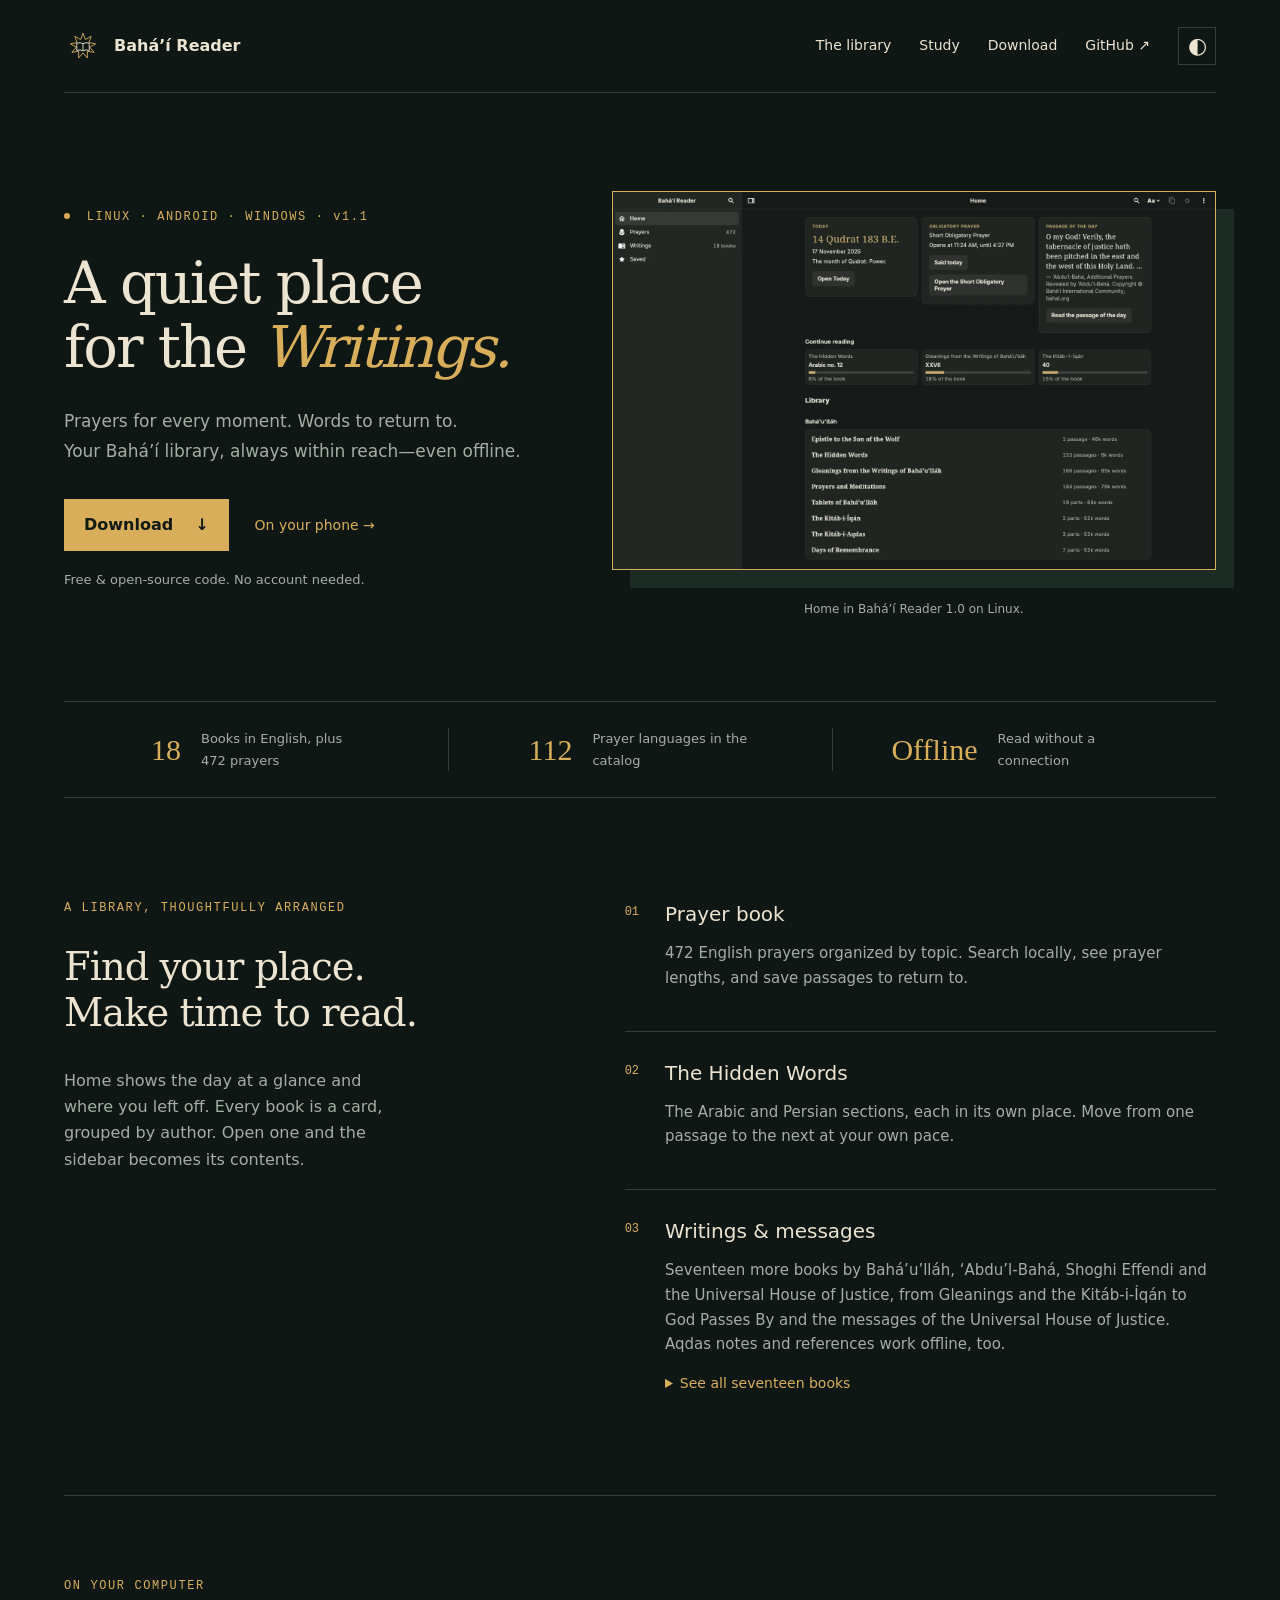
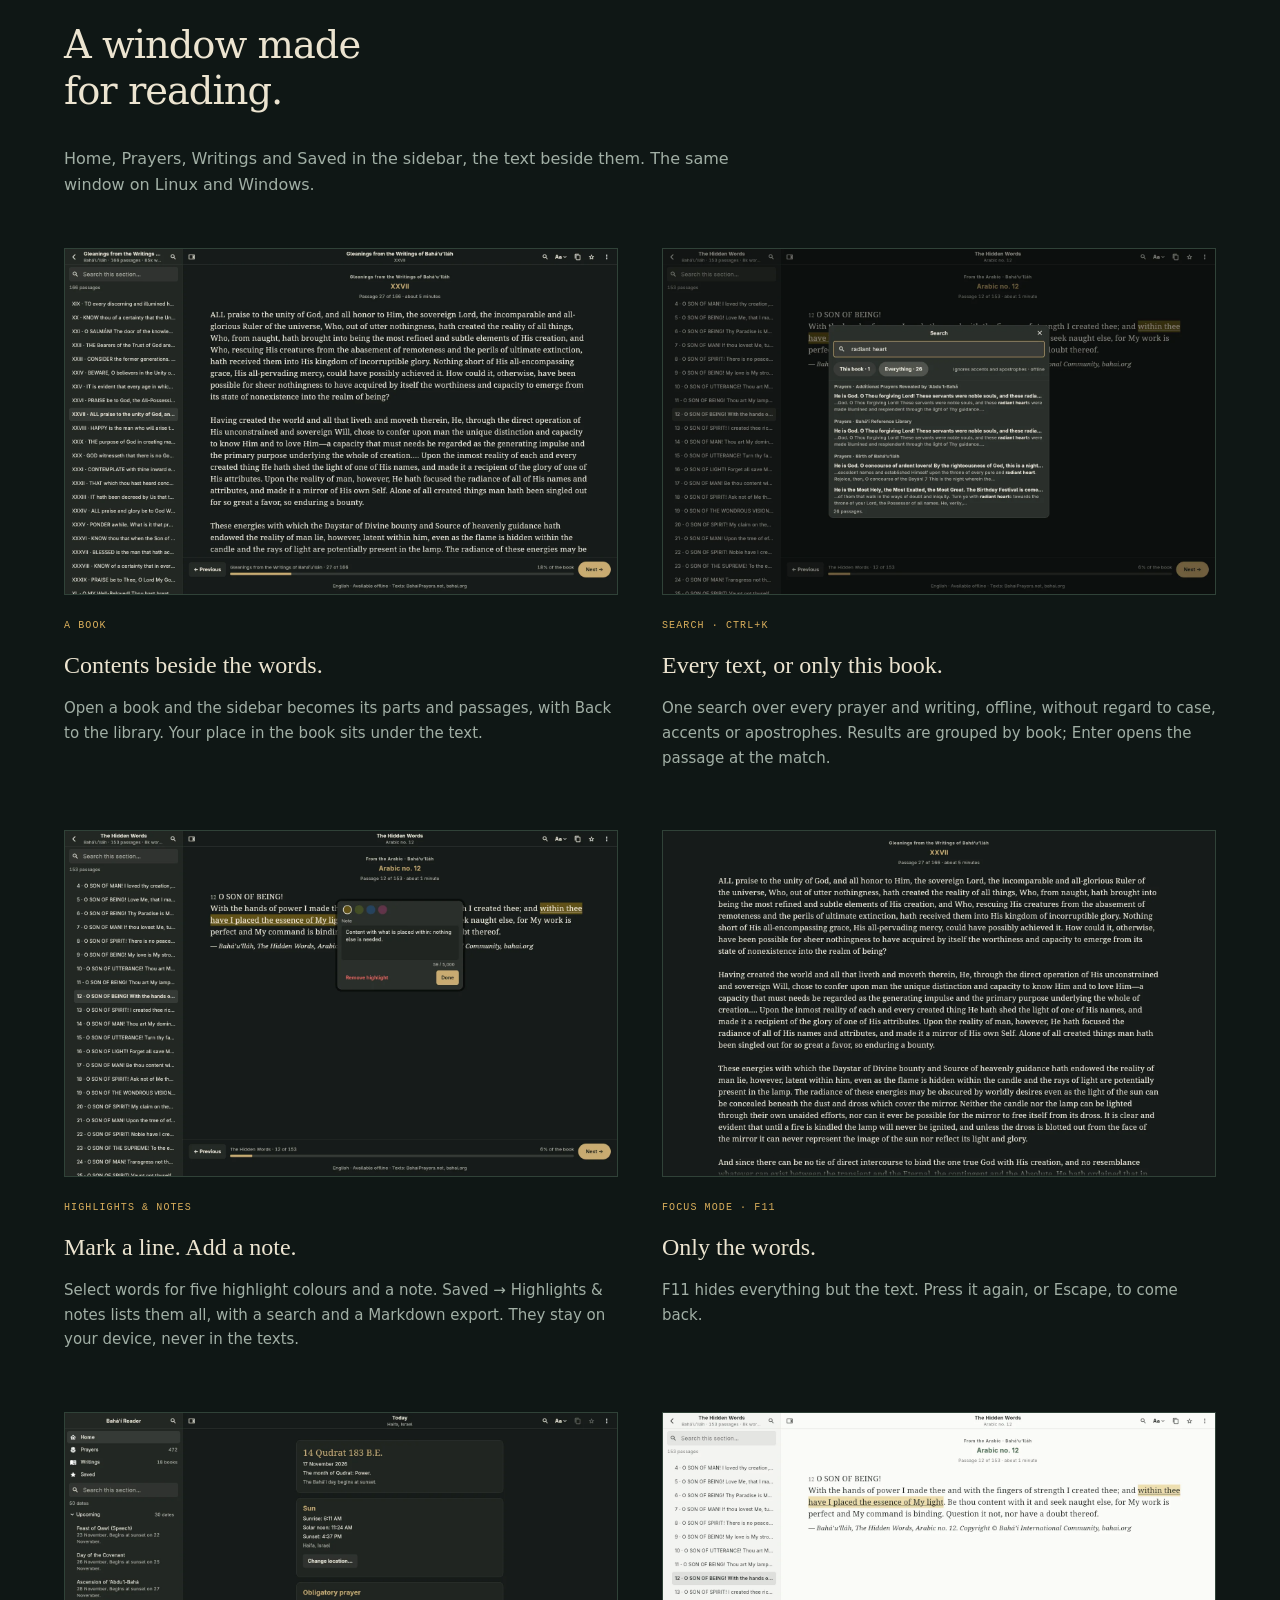
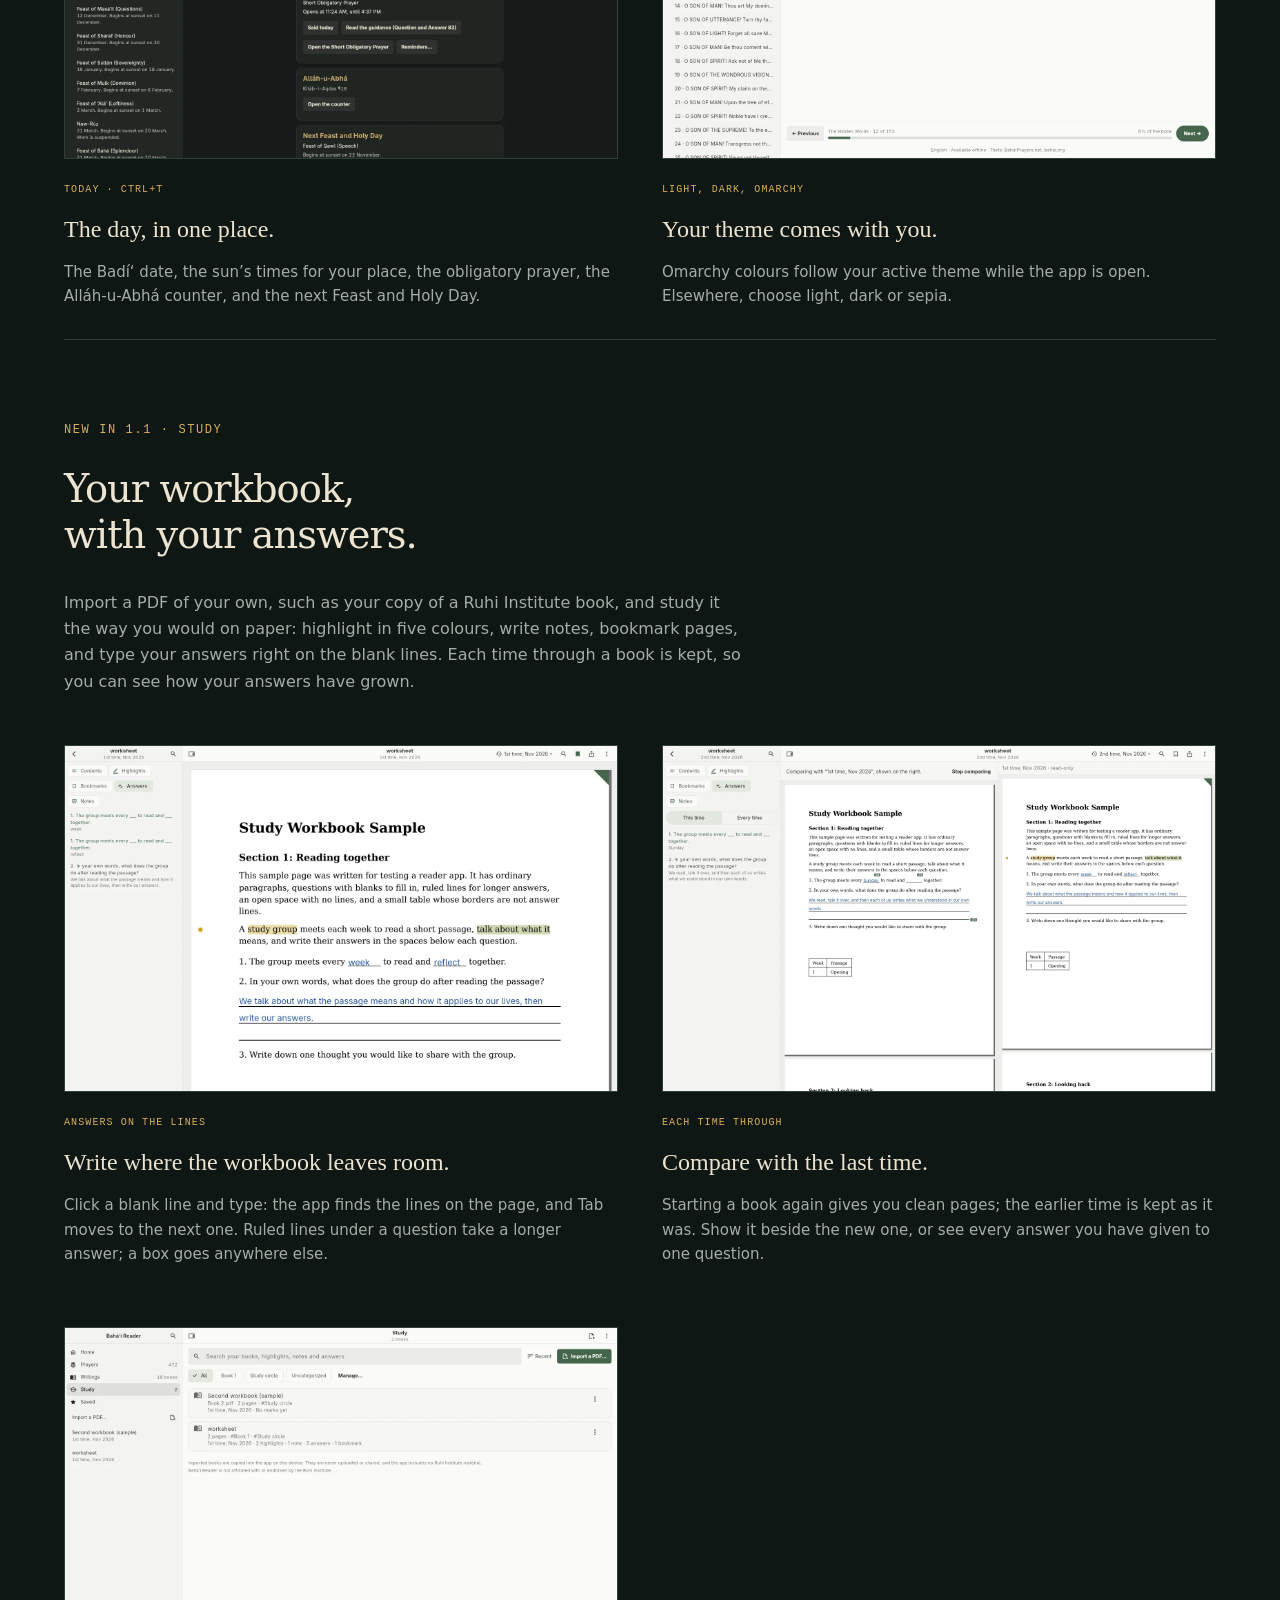
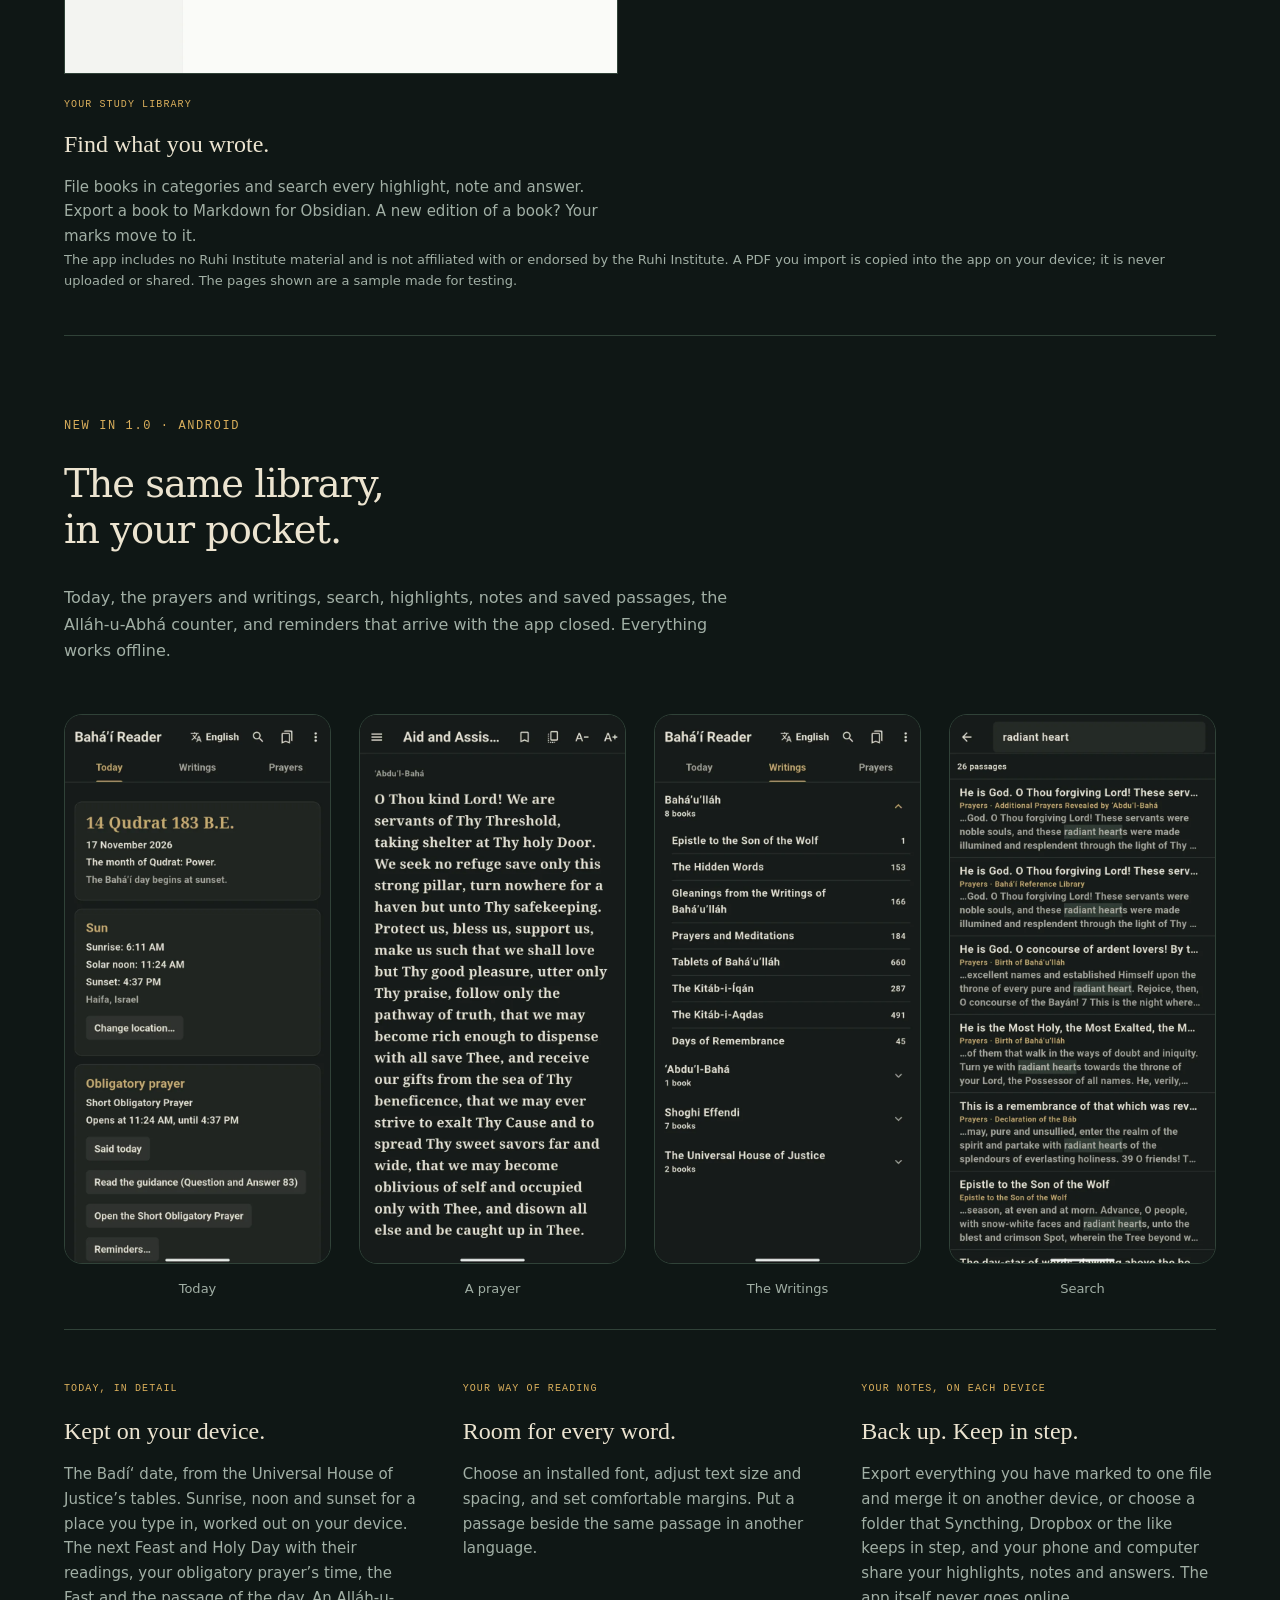
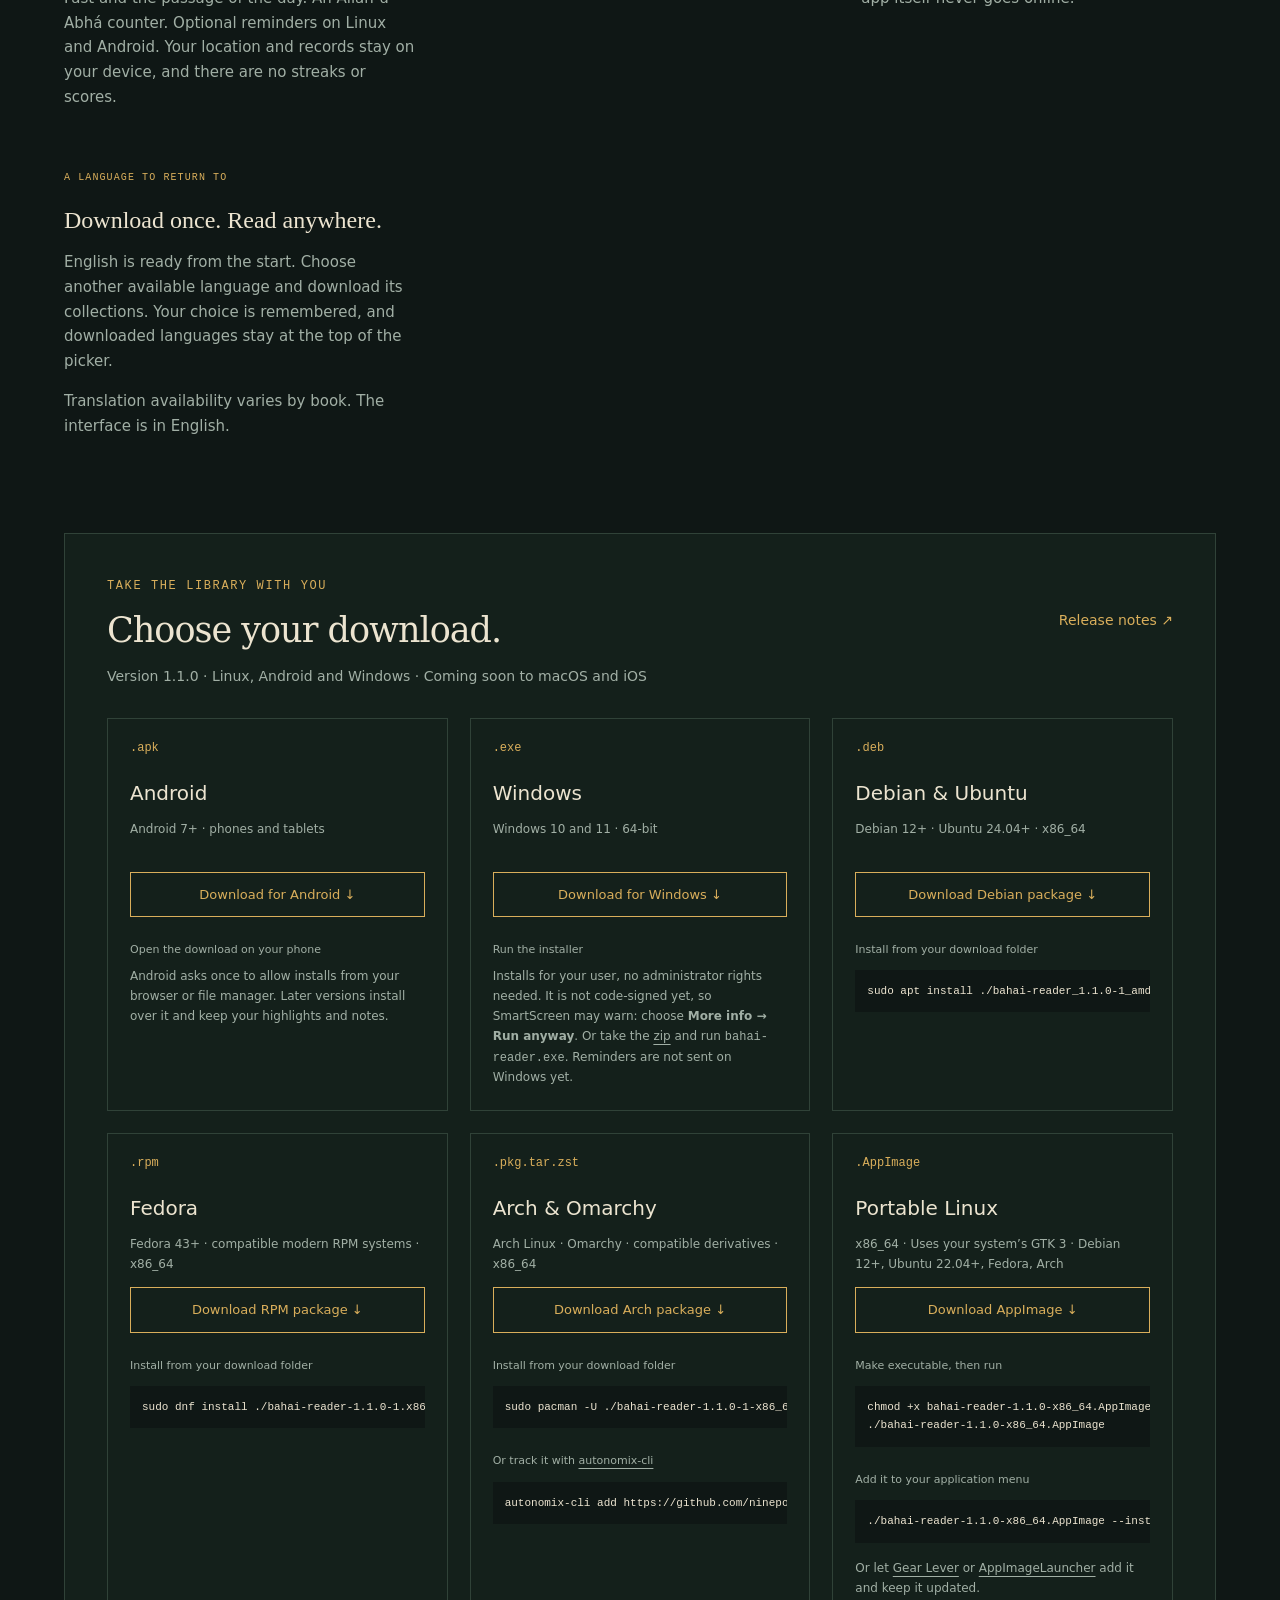
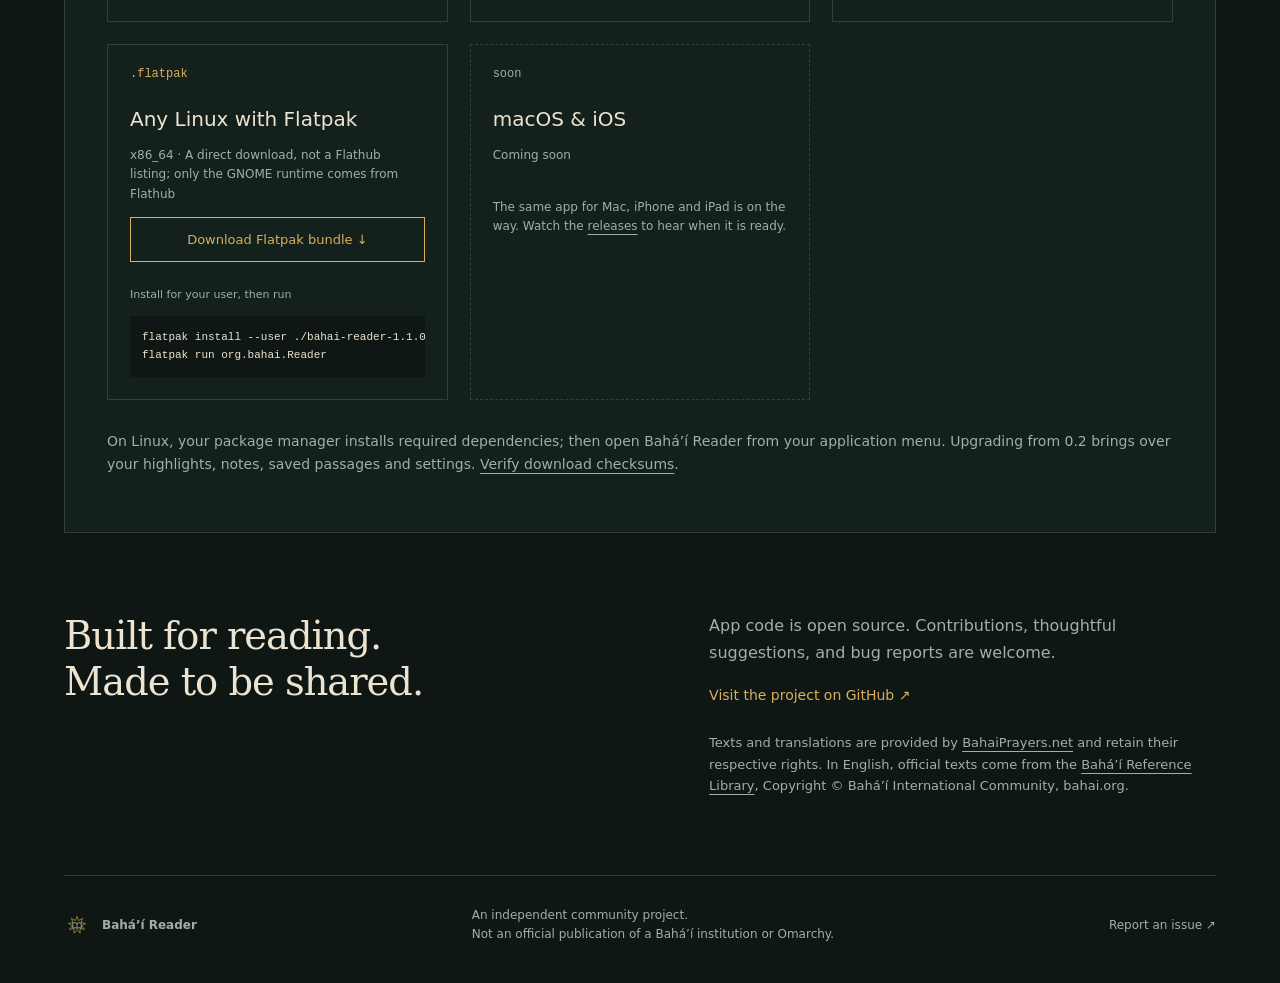
==== commit 4c82d103: "Merge pull request #72 from ninepointlabs/site/study Website: Study section; answers drawn in the in" ====
--- a/docs/index.html
+++ b/docs/index.html
@@ -29,22 +29,23 @@
 <body>
 <a class="skip" href="#main">Skip to content</a>
 <div class="page">
-<header><a class="brand" href="./"><img src="icon.svg" alt="" width="38" height="38">Bahá’í Reader</a><nav aria-label="Main navigation"><a href="#library">The library</a><a href="#download">Download</a><a href="https://github.com/ninepointlabs/bahai-reader">GitHub ↗</a><button id="palette" aria-label="Switch to light theme" title="Switch color theme">◐</button></nav></header>
+<header><a class="brand" href="./"><img src="icon.svg" alt="" width="38" height="38">Bahá’í Reader</a><nav aria-label="Main navigation"><a href="#library">The library</a><a href="#study">Study</a><a href="#download">Download</a><a href="https://github.com/ninepointlabs/bahai-reader">GitHub ↗</a><button id="palette" aria-label="Switch to light theme" title="Switch color theme">◐</button></nav></header>
 <main id="main">
 <section class="hero">
-<div class="hero-copy"><p class="eyebrow"><span></span> LINUX · ANDROID · WINDOWS · v1.0</p><h1>A quiet place<br>for the <em>Writings.</em></h1><p class="lead">Prayers for every moment. Words to return to.<br>Your Bahá’í library, always within reach—even offline.</p><div class="actions"><a class="primary" href="#download">Download <span>↓</span></a><a class="text-link" href="#phone">On your phone →</a></div><p class="fine">Free & open-source code. No account needed.</p></div>
+<div class="hero-copy"><p class="eyebrow"><span></span> LINUX · ANDROID · WINDOWS · v1.1</p><h1>A quiet place<br>for the <em>Writings.</em></h1><p class="lead">Prayers for every moment. Words to return to.<br>Your Bahá’í library, always within reach—even offline.</p><div class="actions"><a class="primary" href="#download">Download <span>↓</span></a><a class="text-link" href="#phone">On your phone →</a></div><p class="fine">Free & open-source code. No account needed.</p></div>
 <figure class="shot hero-shot"><img src="screenshots/01-home-library.webp" width="1600" height="1000" fetchpriority="high" alt="Bahá’í Reader’s Home: today’s Badí‘ date, the obligatory prayer and the passage of the day, Continue reading with three books, and the library grouped by author."><figcaption>Home in Bahá’í Reader 1.0 on Linux.</figcaption></figure>
 </section>
 <div class="facts"><div><strong>18</strong><span>Books in English, plus 472 prayers</span></div><div><strong>112</strong><span>Prayer languages in the catalog</span></div><div><strong>Offline</strong><span>Read without a connection</span></div></div>
 <section id="library" class="library"><div class="section-intro"><p class="eyebrow">A LIBRARY, THOUGHTFULLY ARRANGED</p><h2>Find your place.<br>Make time to read.</h2><p>Home shows the day at a glance and where you left off. Every book is a card, grouped by author. Open one and the sidebar becomes its contents.</p></div><div class="collections"><article><span class="index">01</span><div><h3>Prayer book</h3><p>472 English prayers organized by topic. Search locally, see prayer lengths, and save passages to return to.</p></div></article><article><span class="index">02</span><div><h3>The Hidden Words</h3><p>The Arabic and Persian sections, each in its own place. Move from one passage to the next at your own pace.</p></div></article><article><span class="index">03</span><div><h3>Writings & messages</h3><p>Seventeen more books by Bahá’u’lláh, ‘Abdu’l‑Bahá, Shoghi Effendi and the Universal House of Justice, from Gleanings and the Kitáb-i-Íqán to God Passes By and the messages of the Universal House of Justice. Aqdas notes and references work offline, too.</p><details><summary>See all seventeen books</summary><p class="by">Bahá’u’lláh</p><ul><li>Gleanings from the Writings of Bahá’u’lláh</li><li>Prayers and Meditations</li><li>Tablets of Bahá’u’lláh</li><li>The Kitáb-i-Íqán</li><li>Epistle to the Son of the Wolf</li><li>The Kitáb-i-Aqdas</li><li>Days of Remembrance</li></ul><p class="by">‘Abdu’l‑Bahá</p><ul><li>Some Answered Questions</li></ul><p class="by">Shoghi Effendi</p><ul><li>The Advent of Divine Justice</li><li>Bahá’í Administration</li><li>Citadel of Faith</li><li>This Decisive Hour</li><li>God Passes By</li><li>The Promised Day Is Come</li><li>The World Order of Bahá’u’lláh</li></ul><p class="by">The Universal House of Justice</p><ul><li>Riḍván Messages</li><li>Messages of the Universal House of Justice</li></ul></details></div></article></div></section>
-<section id="reading" class="gallery"><div class="section-intro"><p class="eyebrow">ON YOUR COMPUTER</p><h2>A window made<br>for reading.</h2><p>Home, Prayers, Writings and Saved in the sidebar, the text beside them. The same window on Linux and Windows.</p></div><div class="shots"><figure class="shot"><img src="screenshots/02-reader-book-contents.webp" width="1600" height="1000" loading="lazy" alt="Gleanings from the Writings of Bahá’u’lláh open at XXVII, with the book’s contents in the sidebar and the progress bar under the text."><figcaption><p class="eyebrow">A BOOK</p><h3>Contents beside the words.</h3><p>Open a book and the sidebar becomes its parts and passages, with Back to the library. Your place in the book sits under the text.</p></figcaption></figure><figure class="shot"><img src="screenshots/06-search-ctrl-k.webp" width="1600" height="1000" loading="lazy" alt="The Ctrl+K search window over a passage, with 26 results for “radiant heart” across everything and the This book and Everything scopes."><figcaption><p class="eyebrow">SEARCH · CTRL+K</p><h3>Every text, or only this book.</h3><p>One search over every prayer and writing, offline, without regard to case, accents or apostrophes. Results are grouped by book; Enter opens the passage at the match.</p></figcaption></figure><figure class="shot"><img src="screenshots/03-reader-highlight-note.webp" width="1600" height="1000" loading="lazy" alt="A highlighted phrase in the Hidden Words, Arabic no. 12, with the highlight’s colours and its note open above it."><figcaption><p class="eyebrow">HIGHLIGHTS & NOTES</p><h3>Mark a line. Add a note.</h3><p>Select words for four highlight colours and a note. Saved → Highlights & notes lists them all. They stay in your settings, never in the texts.</p></figcaption></figure><figure class="shot"><img src="screenshots/07-focus-mode.webp" width="1600" height="1000" loading="lazy" alt="Focus mode: only Gleanings XXVII, its heading and the text fill the window."><figcaption><p class="eyebrow">FOCUS MODE · F11</p><h3>Only the words.</h3><p>F11 hides everything but the text. Press it again, or Escape, to come back.</p></figcaption></figure><figure class="shot"><img src="screenshots/04-today.webp" width="1600" height="1000" loading="lazy" alt="The Today page: the Badí‘ date 14 Qudrat 183 B.E., sunrise, noon and sunset in Haifa, the Short Obligatory Prayer’s time, the Alláh-u-Abhá counter, and the Holy Days and Feasts ahead in the sidebar."><figcaption><p class="eyebrow">TODAY · CTRL+T</p><h3>The day, in one place.</h3><p>The Badí‘ date, the sun’s times for your place, the obligatory prayer, the Alláh-u-Abhá counter, and the next Feast and Holy Day.</p></figcaption></figure><figure class="shot"><img src="screenshots/10b-light-reader-highlight.webp" width="1600" height="1000" loading="lazy" alt="The Hidden Words in the light palette, with a highlight in the text."><figcaption><p class="eyebrow">LIGHT, DARK, OMARCHY</p><h3>Your theme comes with you.</h3><p>Omarchy colours follow your active theme while the app is open. Elsewhere, choose light, dark or sepia.</p></figcaption></figure></div></section>
+<section id="reading" class="gallery"><div class="section-intro"><p class="eyebrow">ON YOUR COMPUTER</p><h2>A window made<br>for reading.</h2><p>Home, Prayers, Writings and Saved in the sidebar, the text beside them. The same window on Linux and Windows.</p></div><div class="shots"><figure class="shot"><img src="screenshots/02-reader-book-contents.webp" width="1600" height="1000" loading="lazy" alt="Gleanings from the Writings of Bahá’u’lláh open at XXVII, with the book’s contents in the sidebar and the progress bar under the text."><figcaption><p class="eyebrow">A BOOK</p><h3>Contents beside the words.</h3><p>Open a book and the sidebar becomes its parts and passages, with Back to the library. Your place in the book sits under the text.</p></figcaption></figure><figure class="shot"><img src="screenshots/06-search-ctrl-k.webp" width="1600" height="1000" loading="lazy" alt="The Ctrl+K search window over a passage, with 26 results for “radiant heart” across everything and the This book and Everything scopes."><figcaption><p class="eyebrow">SEARCH · CTRL+K</p><h3>Every text, or only this book.</h3><p>One search over every prayer and writing, offline, without regard to case, accents or apostrophes. Results are grouped by book; Enter opens the passage at the match.</p></figcaption></figure><figure class="shot"><img src="screenshots/03-reader-highlight-note.webp" width="1600" height="1000" loading="lazy" alt="A highlighted phrase in the Hidden Words, Arabic no. 12, with the highlight’s colours and its note open above it."><figcaption><p class="eyebrow">HIGHLIGHTS & NOTES</p><h3>Mark a line. Add a note.</h3><p>Select words for five highlight colours and a note. Saved → Highlights & notes lists them all, with a search and a Markdown export. They stay on your device, never in the texts.</p></figcaption></figure><figure class="shot"><img src="screenshots/07-focus-mode.webp" width="1600" height="1000" loading="lazy" alt="Focus mode: only Gleanings XXVII, its heading and the text fill the window."><figcaption><p class="eyebrow">FOCUS MODE · F11</p><h3>Only the words.</h3><p>F11 hides everything but the text. Press it again, or Escape, to come back.</p></figcaption></figure><figure class="shot"><img src="screenshots/04-today.webp" width="1600" height="1000" loading="lazy" alt="The Today page: the Badí‘ date 14 Qudrat 183 B.E., sunrise, noon and sunset in Haifa, the Short Obligatory Prayer’s time, the Alláh-u-Abhá counter, and the Holy Days and Feasts ahead in the sidebar."><figcaption><p class="eyebrow">TODAY · CTRL+T</p><h3>The day, in one place.</h3><p>The Badí‘ date, the sun’s times for your place, the obligatory prayer, the Alláh-u-Abhá counter, and the next Feast and Holy Day.</p></figcaption></figure><figure class="shot"><img src="screenshots/10b-light-reader-highlight.webp" width="1600" height="1000" loading="lazy" alt="The Hidden Words in the light palette, with a highlight in the text."><figcaption><p class="eyebrow">LIGHT, DARK, OMARCHY</p><h3>Your theme comes with you.</h3><p>Omarchy colours follow your active theme while the app is open. Elsewhere, choose light, dark or sepia.</p></figcaption></figure></div></section>
+<section id="study" class="gallery"><div class="section-intro"><p class="eyebrow">NEW IN 1.1 · STUDY</p><h2>Your workbook,<br>with your answers.</h2><p>Import a PDF of your own, such as your copy of a Ruhi Institute book, and study it the way you would on paper: highlight in five colours, write notes, bookmark pages, and type your answers right on the blank lines. Each time through a book is kept, so you can see how your answers have grown.</p></div><div class="shots"><figure class="shot"><img src="screenshots/study-02-reader.webp" width="1600" height="1000" loading="lazy" alt="A sample workbook page in Study, with two highlights, a note marker, a bookmarked corner and answers typed in blue on the blank lines; the Answers panel lists each question with its answer."><figcaption><p class="eyebrow">ANSWERS ON THE LINES</p><h3>Write where the workbook leaves room.</h3><p>Click a blank line and type: the app finds the lines on the page, and Tab moves to the next one. Ruled lines under a question take a longer answer; a box goes anywhere else.</p></figcaption></figure><figure class="shot"><img src="screenshots/study-03-compare.webp" width="1600" height="1000" loading="lazy" alt="The second time through a sample workbook beside the first, read-only, with each time’s answers on its own page."><figcaption><p class="eyebrow">EACH TIME THROUGH</p><h3>Compare with the last time.</h3><p>Starting a book again gives you clean pages; the earlier time is kept as it was. Show it beside the new one, or see every answer you have given to one question.</p></figcaption></figure><figure class="shot"><img src="screenshots/study-01-library.webp" width="1600" height="1000" loading="lazy" alt="The Study library: two sample workbooks with their categories and how many highlights, notes, answers and bookmarks each has."><figcaption><p class="eyebrow">YOUR STUDY LIBRARY</p><h3>Find what you wrote.</h3><p>File books in categories and search every highlight, note and answer. Export a book to Markdown for Obsidian. A new edition of a book? Your marks move to it.</p></figcaption></figure></div><p class="fine">The app includes no Ruhi Institute material and is not affiliated with or endorsed by the Ruhi Institute. A PDF you import is copied into the app on your device; it is never uploaded or shared. The pages shown are a sample made for testing.</p></section>
 <section id="phone" class="gallery phone"><div class="section-intro"><p class="eyebrow">NEW IN 1.0 · ANDROID</p><h2>The same library,<br>in your pocket.</h2><p>Today, the prayers and writings, search, highlights, notes and saved passages, the Alláh-u-Abhá counter, and reminders that arrive with the app closed. Everything works offline.</p></div><div class="phone-shots">
 <figure class="shot"><img src="screenshots/phone-today.webp" width="720" height="1488" loading="lazy" alt="Today on an Android phone: the Badí‘ date 14 Qudrat 183 B.E., sunrise, noon and sunset in Haifa, and the Short Obligatory Prayer’s time."><figcaption>Today</figcaption></figure>
 <figure class="shot"><img src="screenshots/phone-prayer.webp" width="720" height="1488" loading="lazy" alt="A prayer by ‘Abdu’l‑Bahá, “O Thou kind Lord! We are servants of Thy Threshold”, open on the phone."><figcaption>A prayer</figcaption></figure>
 <figure class="shot"><img src="screenshots/phone-writings.webp" width="720" height="1488" loading="lazy" alt="Writings on the phone, grouped by author, with Bahá’u’lláh’s eight books listed."><figcaption>The Writings</figcaption></figure>
 <figure class="shot"><img src="screenshots/phone-search.webp" width="720" height="1488" loading="lazy" alt="Search on the phone: 26 passages for “radiant heart”, with the words marked in each."><figcaption>Search</figcaption></figure>
 </div></section>
-<section class="features"><article><p class="eyebrow">TODAY, IN DETAIL</p><h3>Kept on your device.</h3><p>The Badí‘ date, from the Universal House of Justice’s tables. Sunrise, noon and sunset for a place you type in, worked out on your device. The next Feast and Holy Day with their readings, your obligatory prayer’s time, the Fast and the passage of the day. An Alláh-u-Abhá counter. Optional reminders on Linux and Android. Your location and records stay on your device, and there are no streaks or scores.</p></article><article><p class="eyebrow">YOUR WAY OF READING</p><h3>Room for every word.</h3><p>Choose an installed font, adjust text size and spacing, and set comfortable margins. Put a passage beside the same passage in another language.</p></article><article><p class="eyebrow">A LANGUAGE TO RETURN TO</p><h3>Download once. Read anywhere.</h3><p>English is ready from the start. Choose another available language and download its collections. Your choice is remembered, and downloaded languages stay at the top of the picker.</p><p class="fine">Translation availability varies by book. The interface is in English.</p></article></section>
+<section class="features"><article><p class="eyebrow">TODAY, IN DETAIL</p><h3>Kept on your device.</h3><p>The Badí‘ date, from the Universal House of Justice’s tables. Sunrise, noon and sunset for a place you type in, worked out on your device. The next Feast and Holy Day with their readings, your obligatory prayer’s time, the Fast and the passage of the day. An Alláh-u-Abhá counter. Optional reminders on Linux and Android. Your location and records stay on your device, and there are no streaks or scores.</p></article><article><p class="eyebrow">YOUR WAY OF READING</p><h3>Room for every word.</h3><p>Choose an installed font, adjust text size and spacing, and set comfortable margins. Put a passage beside the same passage in another language.</p></article><article><p class="eyebrow">YOUR NOTES, ON EACH DEVICE</p><h3>Back up. Keep in step.</h3><p>Export everything you have marked to one file and merge it on another device, or choose a folder that Syncthing, Dropbox or the like keeps in step, and your phone and computer share your highlights, notes and answers. The app itself never goes online.</p></article><article><p class="eyebrow">A LANGUAGE TO RETURN TO</p><h3>Download once. Read anywhere.</h3><p>English is ready from the start. Choose another available language and download its collections. Your choice is remembered, and downloaded languages stay at the top of the picker.</p><p class="fine">Translation availability varies by book. The interface is in English.</p></article></section>
 <section id="download" class="download"><div class="download-heading"><div><p class="eyebrow">TAKE THE LIBRARY WITH YOU</p><h2>Choose your download.</h2></div><a class="text-link" href="https://github.com/ninepointlabs/bahai-reader/releases/tag/v1.1.0">Release notes ↗</a></div><p>Version 1.1.0 · Linux, Android and Windows · Coming soon to macOS and iOS</p><div class="packages">
 <article><span class="format">.apk</span><h3>Android</h3><p>Android 7+ · phones and tablets</p><a class="package-button" href="https://github.com/ninepointlabs/bahai-reader/releases/download/v1.1.0/bahai-reader-1.1.0.apk">Download for Android ↓</a><label>Open the download on your phone</label><p style="min-height:0;margin:8px 0 0">Android asks once to allow installs from your browser or file manager. Later versions install over it and keep your highlights and notes.</p></article>
 <article><span class="format">.exe</span><h3>Windows</h3><p>Windows 10 and 11 · 64-bit</p><a class="package-button" href="https://github.com/ninepointlabs/bahai-reader/releases/download/v1.1.0/bahai-reader-1.1.0-windows-x64-setup.exe">Download for Windows ↓</a><label>Run the installer</label><p style="min-height:0;margin:8px 0 0">Installs for your user, no administrator rights needed. It is not code-signed yet, so SmartScreen may warn: choose <strong>More info → Run anyway</strong>. Or take the <a href="https://github.com/ninepointlabs/bahai-reader/releases/download/v1.1.0/bahai-reader-1.1.0-windows-x64.zip">zip</a> and run <code>bahai-reader.exe</code>. Reminders are not sent on Windows yet.</p></article>
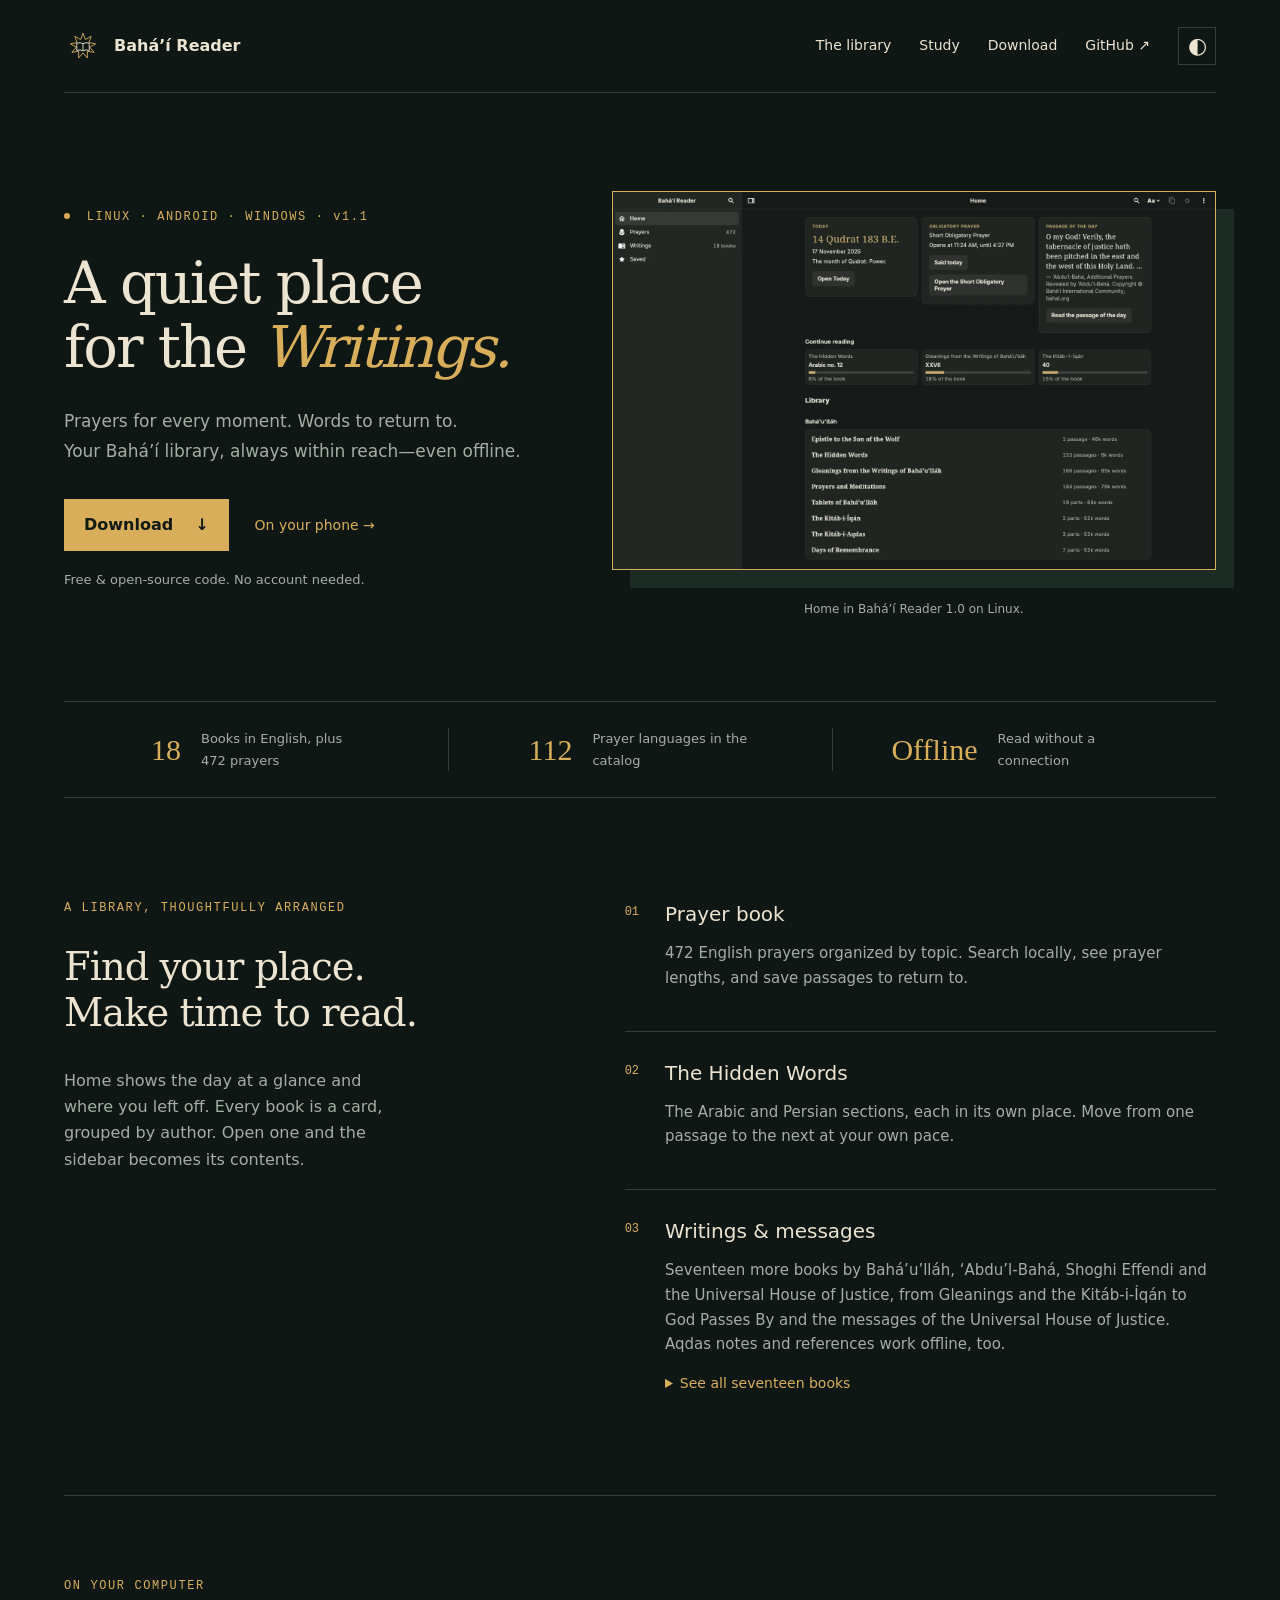
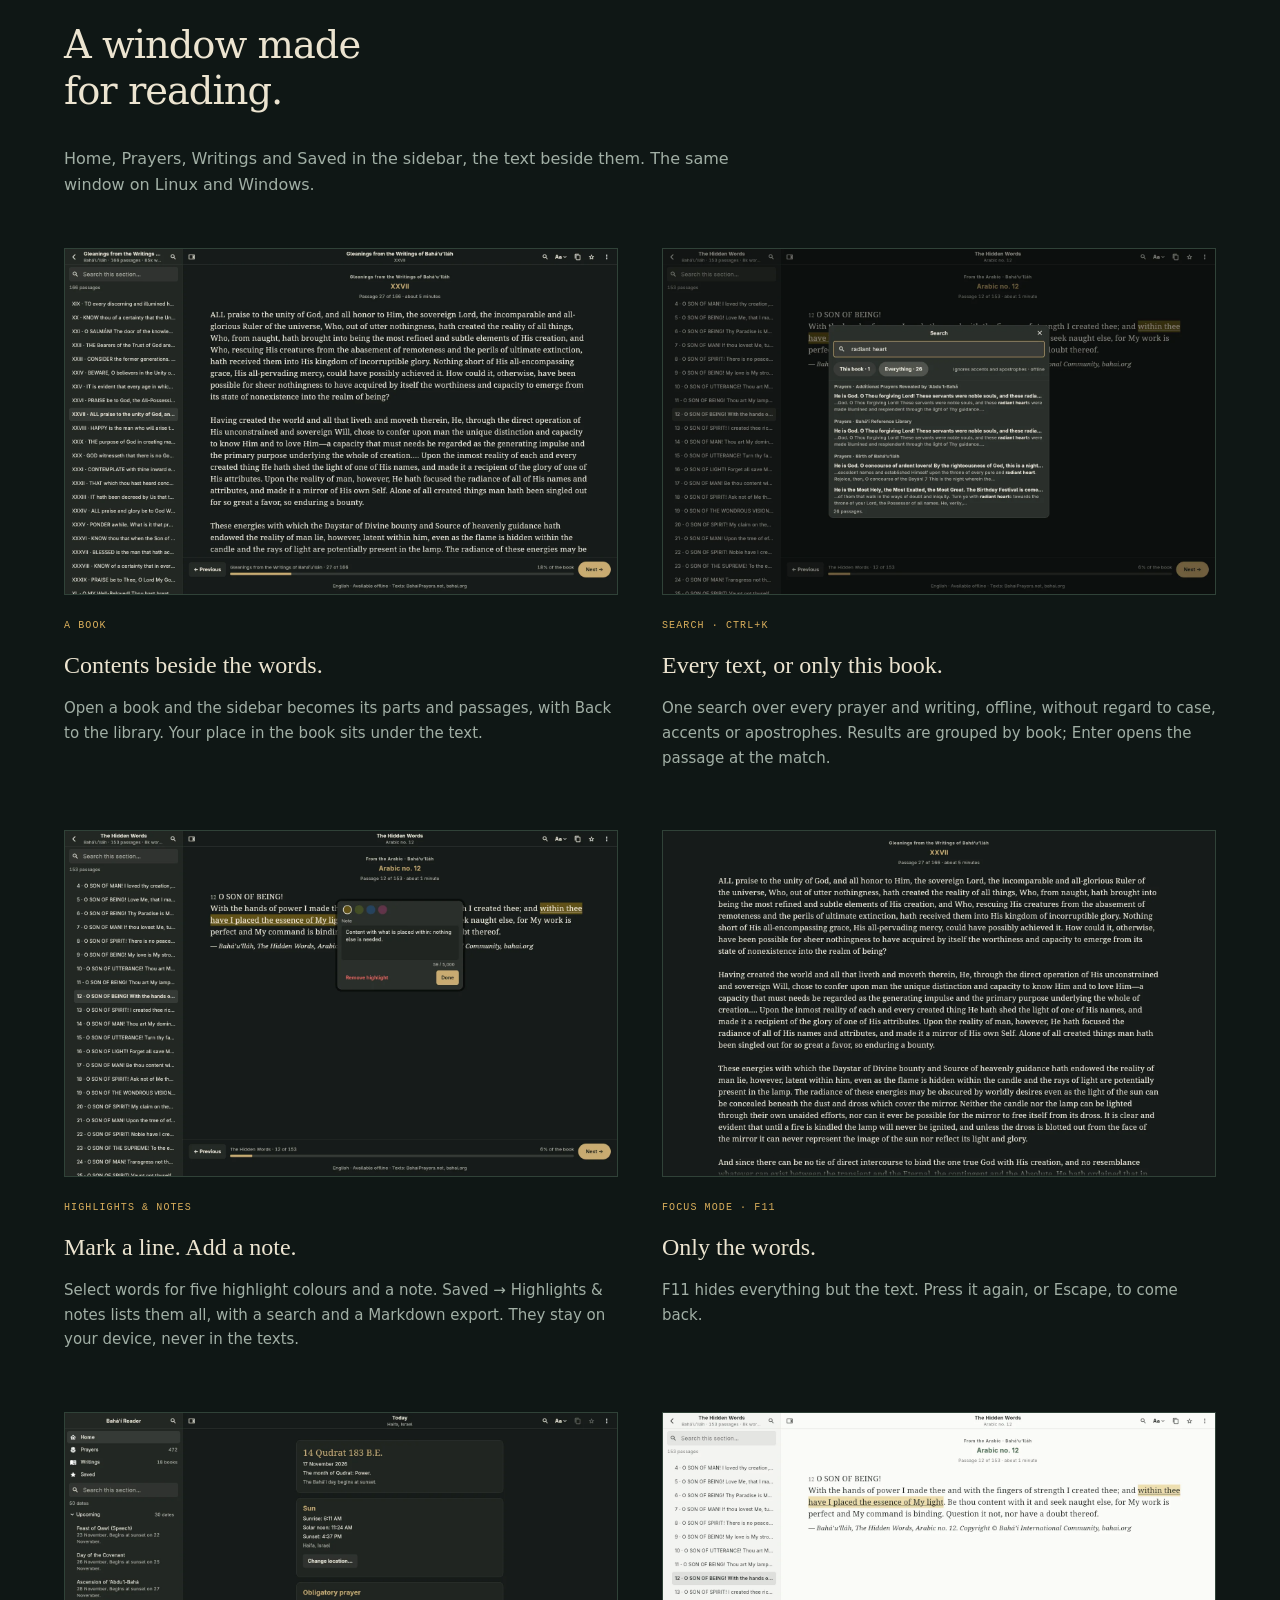
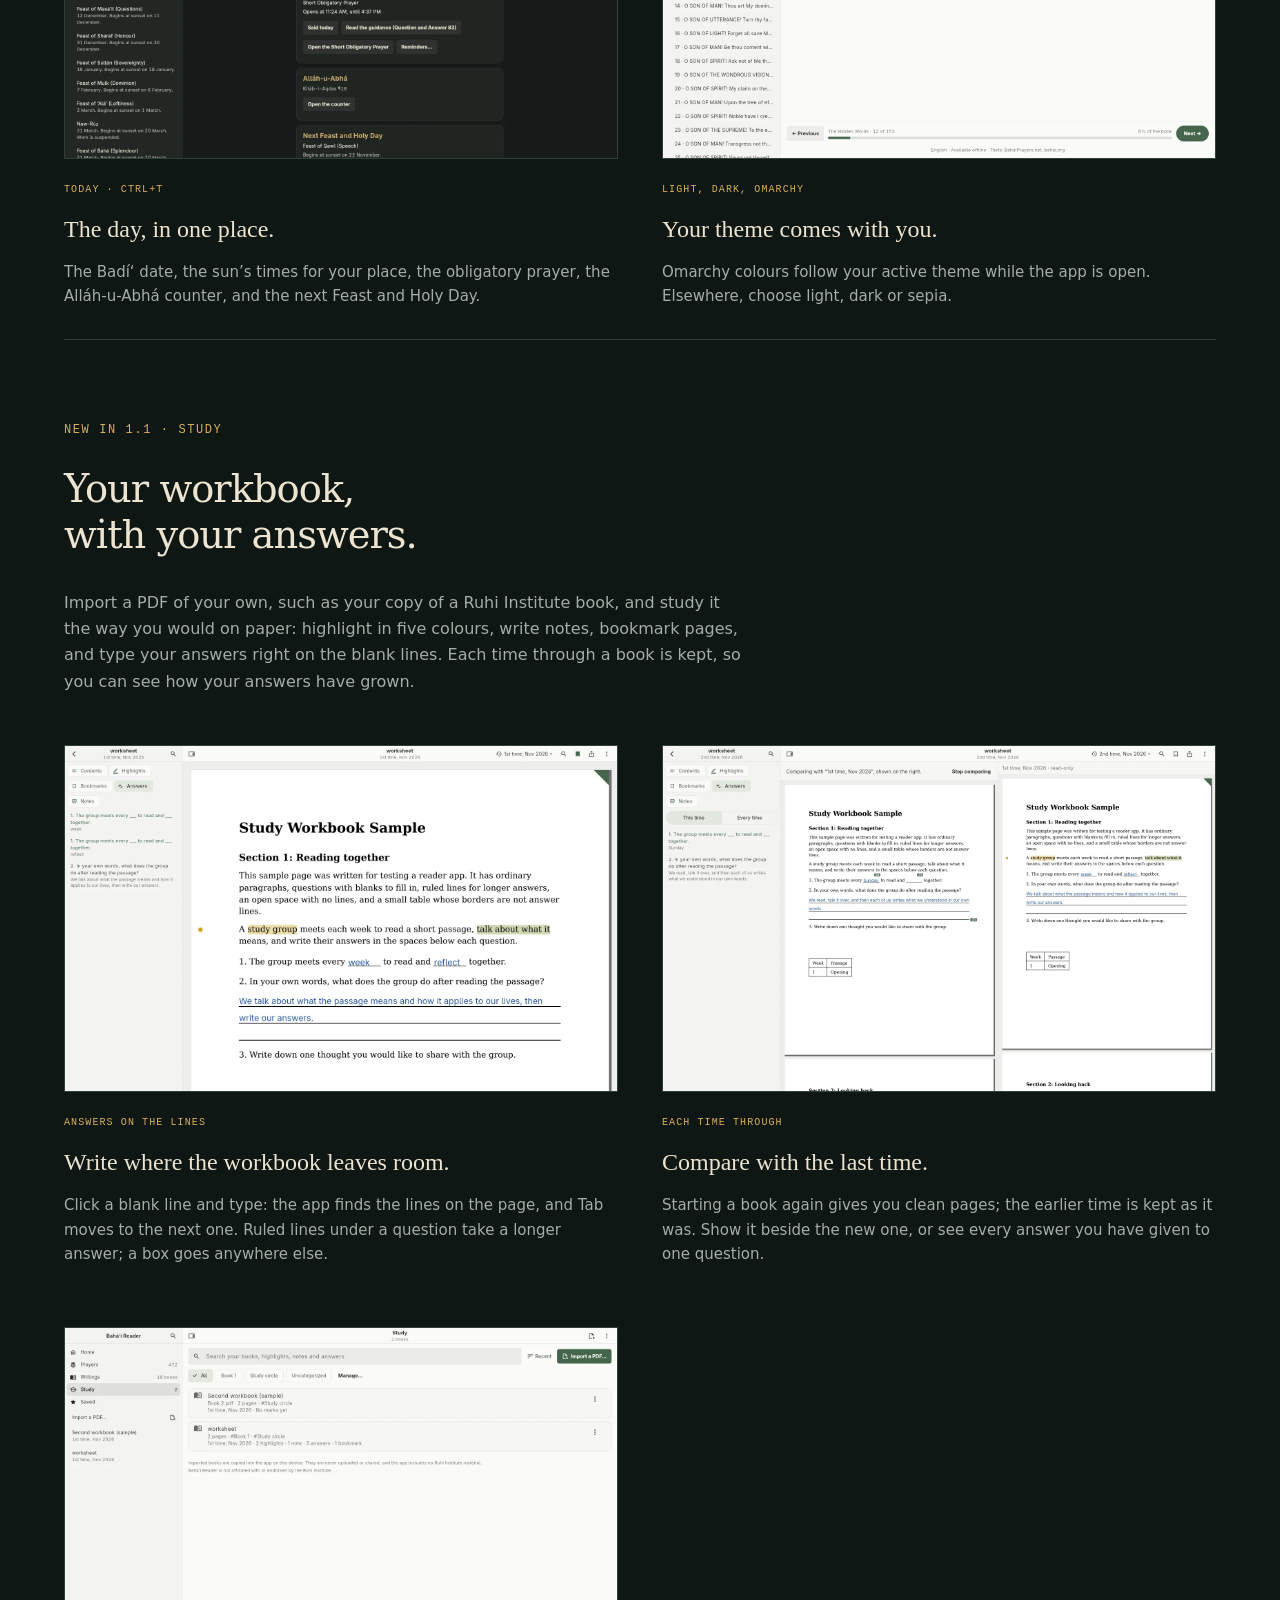
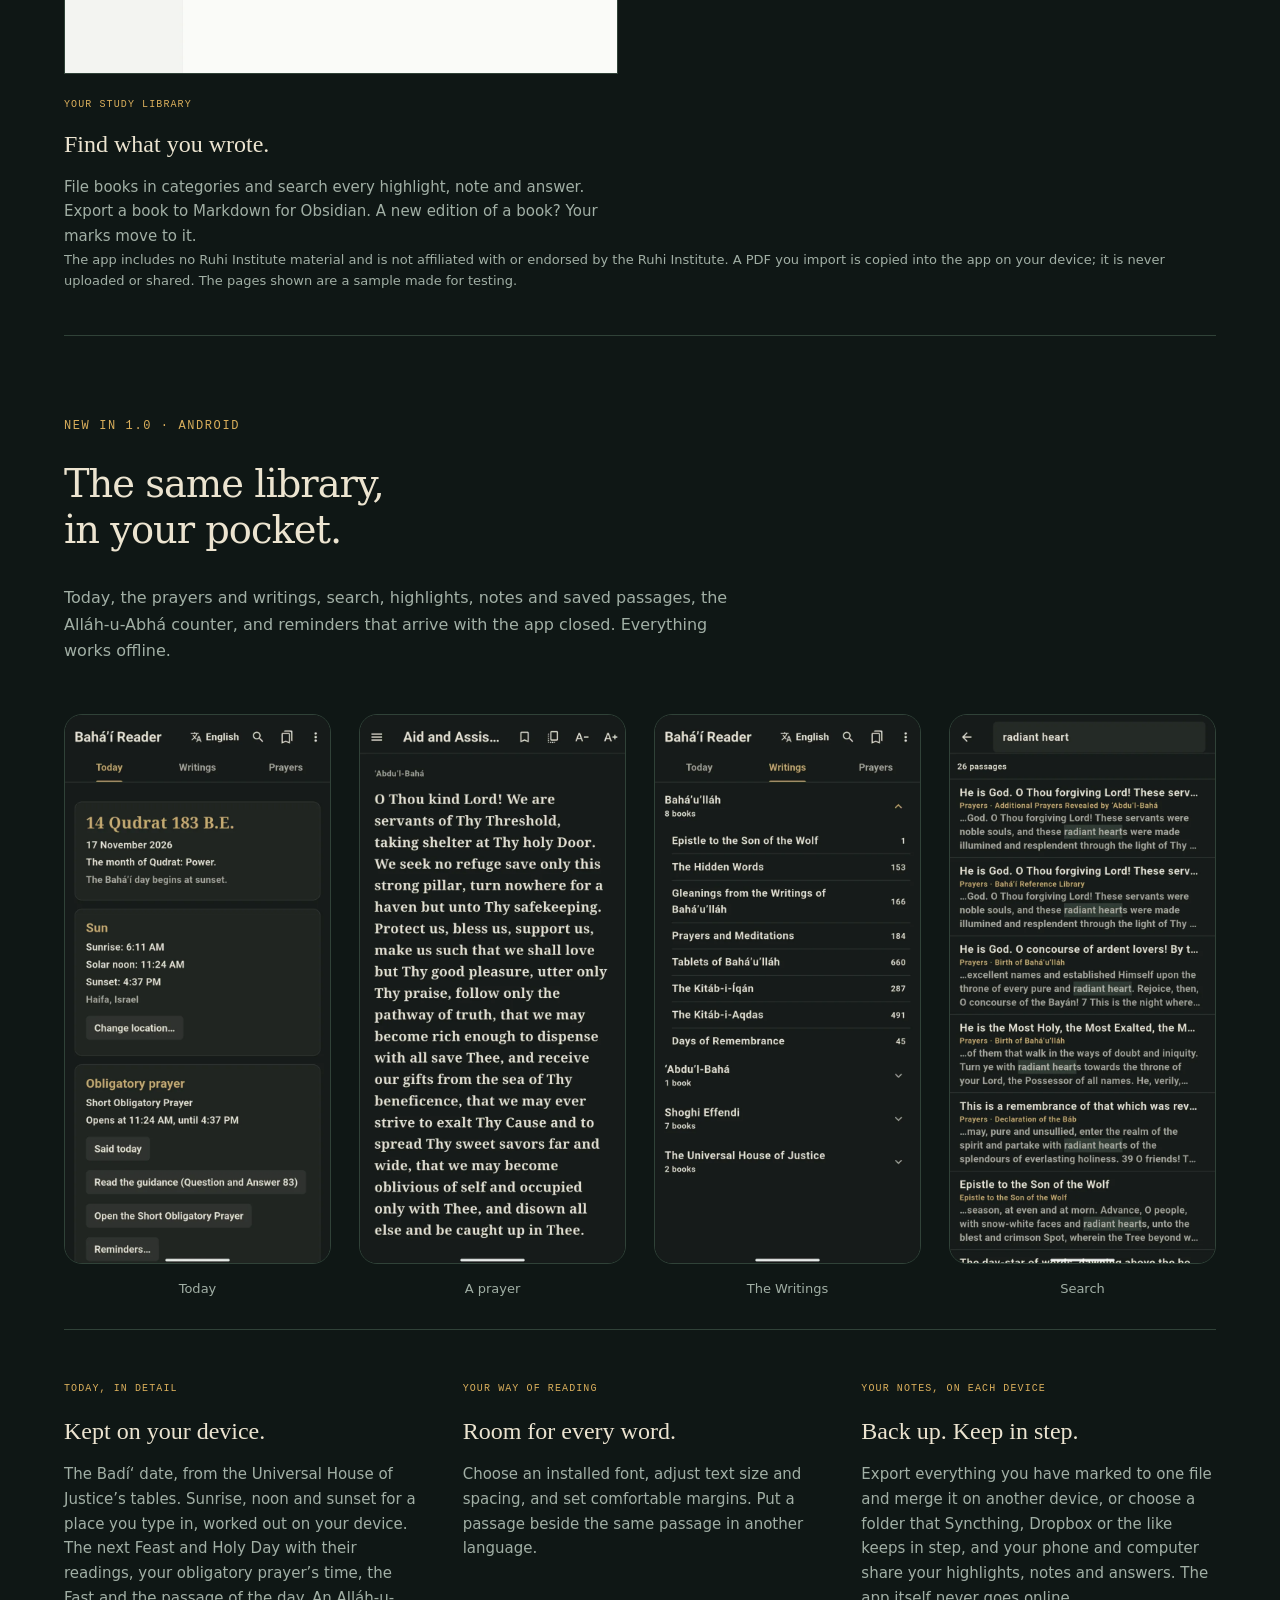
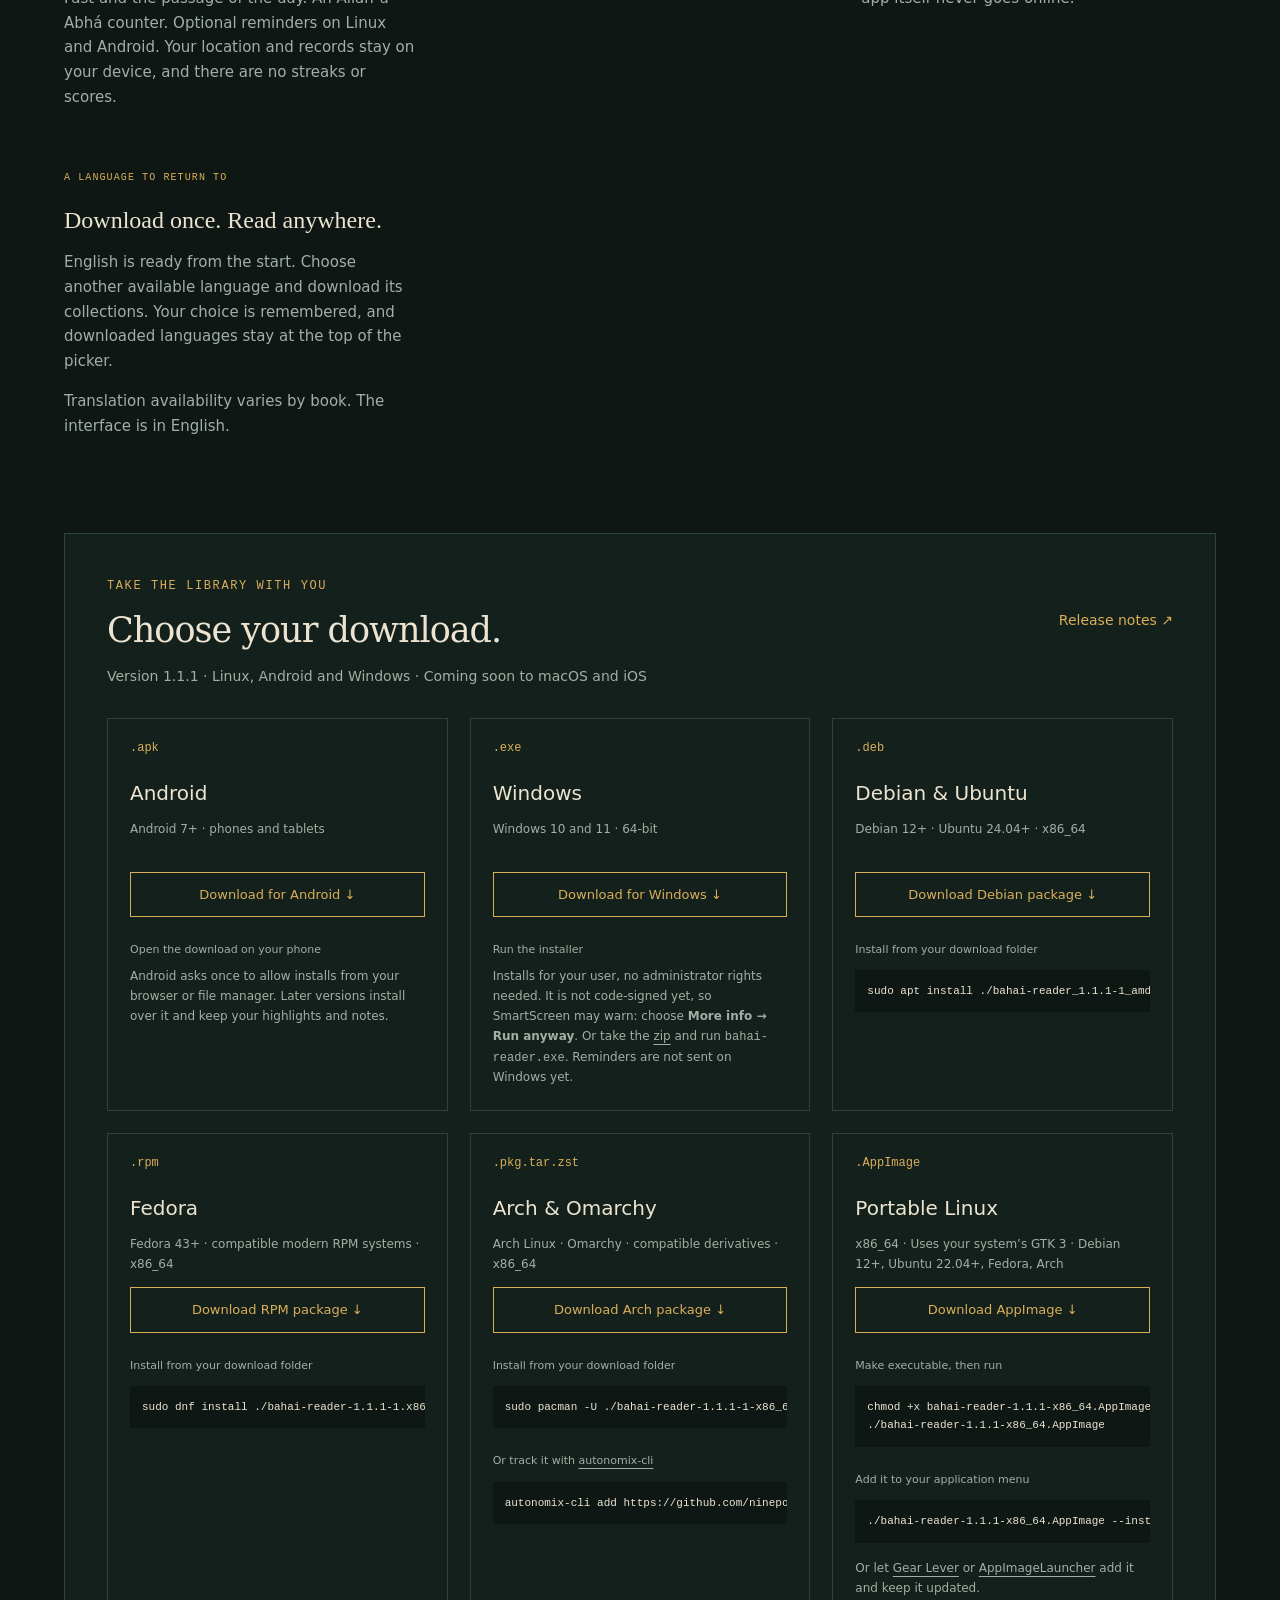
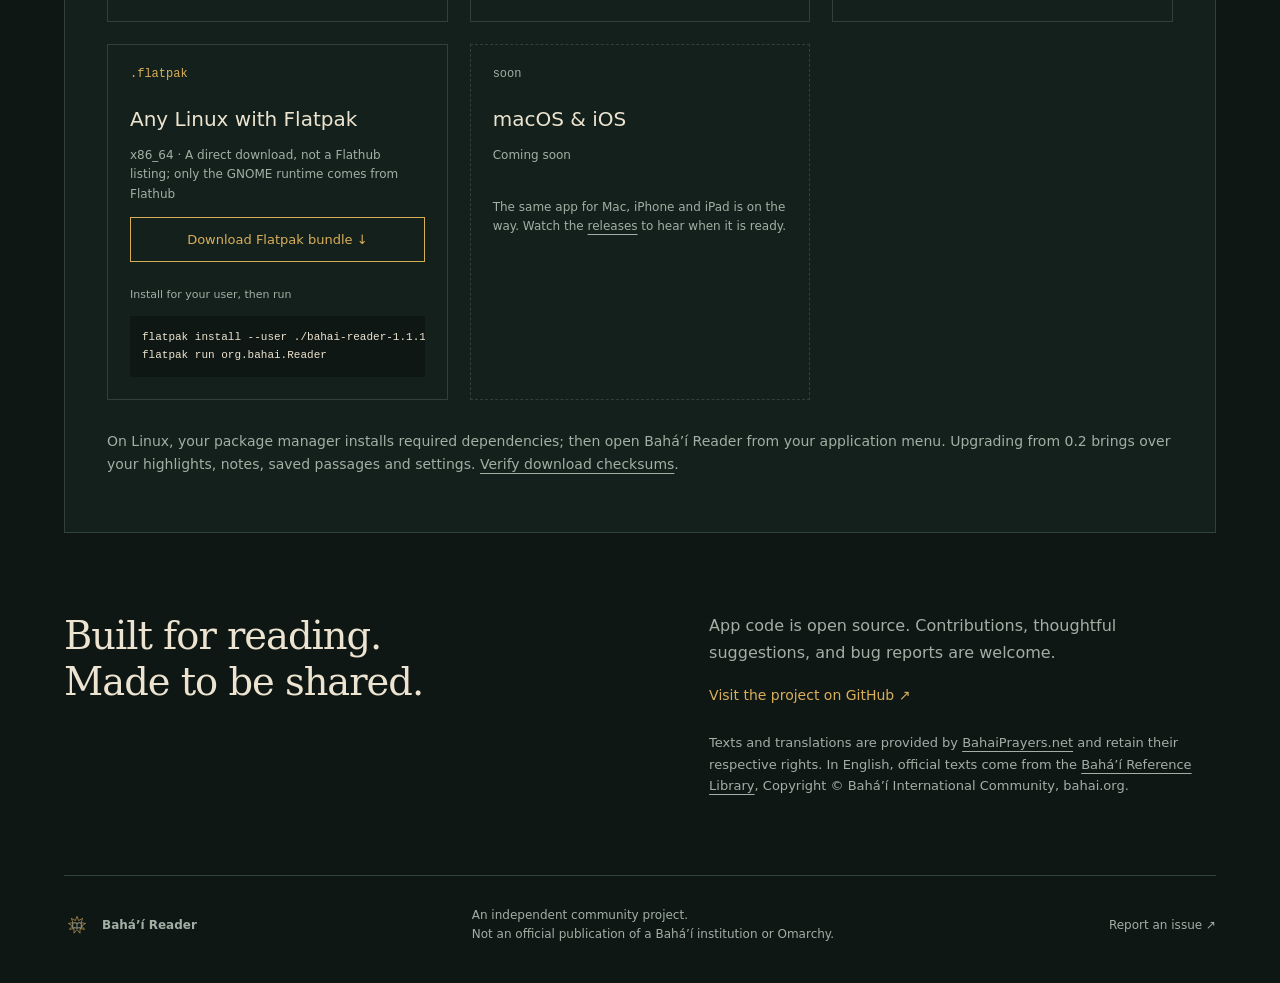
==== commit 8aab8088: "Release 1.1.1: keys while typing, contents from headings, Dogear offer kept, PDFs shared through the" ====
--- a/docs/index.html
+++ b/docs/index.html
@@ -22,7 +22,7 @@
 <meta name="twitter:image" content="https://bahaireader.org/social-card.png">
 <meta name="twitter:image:alt" content="Bahá’í Reader 1.0 on Linux: Home, with today’s Badí‘ date, Continue reading and the library of books">
 <meta name="theme-color" content="#0f1715"><link rel="icon" href="icon.svg" type="image/svg+xml"><link rel="stylesheet" href="style.css">
-<script type="application/ld+json">{"@context":"https://schema.org","@type":"SoftwareApplication","name":"Bahá’í Reader","applicationCategory":"EducationalApplication","operatingSystem":"Linux, Android, Windows","description":"An offline Bahá’í prayer book and writings reader for Linux, Android and Windows.","url":"https://bahaireader.org/","downloadUrl":"https://github.com/ninepointlabs/bahai-reader/releases","softwareVersion":"1.1.0","isAccessibleForFree":true,"license":"https://github.com/ninepointlabs/bahai-reader/blob/main/LICENSE","author":{"@type":"Person","name":"Tim Apple"},"offers":{"@type":"Offer","price":"0","priceCurrency":"USD"}}</script>
+<script type="application/ld+json">{"@context":"https://schema.org","@type":"SoftwareApplication","name":"Bahá’í Reader","applicationCategory":"EducationalApplication","operatingSystem":"Linux, Android, Windows","description":"An offline Bahá’í prayer book and writings reader for Linux, Android and Windows.","url":"https://bahaireader.org/","downloadUrl":"https://github.com/ninepointlabs/bahai-reader/releases","softwareVersion":"1.1.1","isAccessibleForFree":true,"license":"https://github.com/ninepointlabs/bahai-reader/blob/main/LICENSE","author":{"@type":"Person","name":"Tim Apple"},"offers":{"@type":"Offer","price":"0","priceCurrency":"USD"}}</script>
 <script>window.goatcounter={path:function(p){return location.host+p}}</script>
 <script data-goatcounter="https://goatcounter-production-af4b.up.railway.app/count" async src="https://goatcounter-production-af4b.up.railway.app/count.js"></script>
 </head>
@@ -46,18 +46,18 @@
 <figure class="shot"><img src="screenshots/phone-search.webp" width="720" height="1488" loading="lazy" alt="Search on the phone: 26 passages for “radiant heart”, with the words marked in each."><figcaption>Search</figcaption></figure>
 </div></section>
 <section class="features"><article><p class="eyebrow">TODAY, IN DETAIL</p><h3>Kept on your device.</h3><p>The Badí‘ date, from the Universal House of Justice’s tables. Sunrise, noon and sunset for a place you type in, worked out on your device. The next Feast and Holy Day with their readings, your obligatory prayer’s time, the Fast and the passage of the day. An Alláh-u-Abhá counter. Optional reminders on Linux and Android. Your location and records stay on your device, and there are no streaks or scores.</p></article><article><p class="eyebrow">YOUR WAY OF READING</p><h3>Room for every word.</h3><p>Choose an installed font, adjust text size and spacing, and set comfortable margins. Put a passage beside the same passage in another language.</p></article><article><p class="eyebrow">YOUR NOTES, ON EACH DEVICE</p><h3>Back up. Keep in step.</h3><p>Export everything you have marked to one file and merge it on another device, or choose a folder that Syncthing, Dropbox or the like keeps in step, and your phone and computer share your highlights, notes and answers. The app itself never goes online.</p></article><article><p class="eyebrow">A LANGUAGE TO RETURN TO</p><h3>Download once. Read anywhere.</h3><p>English is ready from the start. Choose another available language and download its collections. Your choice is remembered, and downloaded languages stay at the top of the picker.</p><p class="fine">Translation availability varies by book. The interface is in English.</p></article></section>
-<section id="download" class="download"><div class="download-heading"><div><p class="eyebrow">TAKE THE LIBRARY WITH YOU</p><h2>Choose your download.</h2></div><a class="text-link" href="https://github.com/ninepointlabs/bahai-reader/releases/tag/v1.1.0">Release notes ↗</a></div><p>Version 1.1.0 · Linux, Android and Windows · Coming soon to macOS and iOS</p><div class="packages">
-<article><span class="format">.apk</span><h3>Android</h3><p>Android 7+ · phones and tablets</p><a class="package-button" href="https://github.com/ninepointlabs/bahai-reader/releases/download/v1.1.0/bahai-reader-1.1.0.apk">Download for Android ↓</a><label>Open the download on your phone</label><p style="min-height:0;margin:8px 0 0">Android asks once to allow installs from your browser or file manager. Later versions install over it and keep your highlights and notes.</p></article>
-<article><span class="format">.exe</span><h3>Windows</h3><p>Windows 10 and 11 · 64-bit</p><a class="package-button" href="https://github.com/ninepointlabs/bahai-reader/releases/download/v1.1.0/bahai-reader-1.1.0-windows-x64-setup.exe">Download for Windows ↓</a><label>Run the installer</label><p style="min-height:0;margin:8px 0 0">Installs for your user, no administrator rights needed. It is not code-signed yet, so SmartScreen may warn: choose <strong>More info → Run anyway</strong>. Or take the <a href="https://github.com/ninepointlabs/bahai-reader/releases/download/v1.1.0/bahai-reader-1.1.0-windows-x64.zip">zip</a> and run <code>bahai-reader.exe</code>. Reminders are not sent on Windows yet.</p></article>
-<article><span class="format">.deb</span><h3>Debian & Ubuntu</h3><p>Debian 12+ · Ubuntu 24.04+ · x86_64</p><a class="package-button" href="https://github.com/ninepointlabs/bahai-reader/releases/download/v1.1.0/bahai-reader_1.1.0-1_amd64.deb">Download Debian package ↓</a><label>Install from your download folder</label><pre><code>sudo apt install ./bahai-reader_1.1.0-1_amd64.deb</code></pre></article>
-<article><span class="format">.rpm</span><h3>Fedora</h3><p>Fedora 43+ · compatible modern RPM systems · x86_64</p><a class="package-button" href="https://github.com/ninepointlabs/bahai-reader/releases/download/v1.1.0/bahai-reader-1.1.0-1.x86_64.rpm">Download RPM package ↓</a><label>Install from your download folder</label><pre><code>sudo dnf install ./bahai-reader-1.1.0-1.x86_64.rpm</code></pre></article>
-<article><span class="format">.pkg.tar.zst</span><h3>Arch & Omarchy</h3><p>Arch Linux · Omarchy · compatible derivatives · x86_64</p><a class="package-button" href="https://github.com/ninepointlabs/bahai-reader/releases/download/v1.1.0/bahai-reader-1.1.0-1-x86_64.pkg.tar.zst">Download Arch package ↓</a><label>Install from your download folder</label><pre><code>sudo pacman -U ./bahai-reader-1.1.0-1-x86_64.pkg.tar.zst</code></pre><label>Or track it with <a href="https://github.com/ninepointlabs/autonomix-cli">autonomix-cli</a></label><pre><code>autonomix-cli add https://github.com/ninepointlabs/bahai-reader</code></pre></article>
-<article><span class="format">.AppImage</span><h3>Portable Linux</h3><p>x86_64 · Uses your system’s GTK 3 · Debian 12+, Ubuntu 22.04+, Fedora, Arch</p><a class="package-button" href="https://github.com/ninepointlabs/bahai-reader/releases/download/v1.1.0/bahai-reader-1.1.0-x86_64.AppImage">Download AppImage ↓</a><label>Make executable, then run</label><pre><code>chmod +x bahai-reader-1.1.0-x86_64.AppImage
-./bahai-reader-1.1.0-x86_64.AppImage</code></pre><label>Add it to your application menu</label><pre><code>./bahai-reader-1.1.0-x86_64.AppImage --install-desktop-entry</code></pre><p style="min-height:0;margin:16px 0 0">Or let <a href="https://flathub.org/apps/it.mijorus.gearlever">Gear Lever</a> or <a href="https://github.com/TheAssassin/AppImageLauncher">AppImageLauncher</a> add it and keep it updated.</p></article>
-<article><span class="format">.flatpak</span><h3>Any Linux with Flatpak</h3><p>x86_64 · A direct download, not a Flathub listing; only the GNOME runtime comes from Flathub</p><a class="package-button" href="https://github.com/ninepointlabs/bahai-reader/releases/download/v1.1.0/bahai-reader-1.1.0-x86_64.flatpak">Download Flatpak bundle ↓</a><label>Install for your user, then run</label><pre><code>flatpak install --user ./bahai-reader-1.1.0-x86_64.flatpak
+<section id="download" class="download"><div class="download-heading"><div><p class="eyebrow">TAKE THE LIBRARY WITH YOU</p><h2>Choose your download.</h2></div><a class="text-link" href="https://github.com/ninepointlabs/bahai-reader/releases/tag/v1.1.1">Release notes ↗</a></div><p>Version 1.1.1 · Linux, Android and Windows · Coming soon to macOS and iOS</p><div class="packages">
+<article><span class="format">.apk</span><h3>Android</h3><p>Android 7+ · phones and tablets</p><a class="package-button" href="https://github.com/ninepointlabs/bahai-reader/releases/download/v1.1.1/bahai-reader-1.1.1.apk">Download for Android ↓</a><label>Open the download on your phone</label><p style="min-height:0;margin:8px 0 0">Android asks once to allow installs from your browser or file manager. Later versions install over it and keep your highlights and notes.</p></article>
+<article><span class="format">.exe</span><h3>Windows</h3><p>Windows 10 and 11 · 64-bit</p><a class="package-button" href="https://github.com/ninepointlabs/bahai-reader/releases/download/v1.1.1/bahai-reader-1.1.1-windows-x64-setup.exe">Download for Windows ↓</a><label>Run the installer</label><p style="min-height:0;margin:8px 0 0">Installs for your user, no administrator rights needed. It is not code-signed yet, so SmartScreen may warn: choose <strong>More info → Run anyway</strong>. Or take the <a href="https://github.com/ninepointlabs/bahai-reader/releases/download/v1.1.1/bahai-reader-1.1.1-windows-x64.zip">zip</a> and run <code>bahai-reader.exe</code>. Reminders are not sent on Windows yet.</p></article>
+<article><span class="format">.deb</span><h3>Debian & Ubuntu</h3><p>Debian 12+ · Ubuntu 24.04+ · x86_64</p><a class="package-button" href="https://github.com/ninepointlabs/bahai-reader/releases/download/v1.1.1/bahai-reader_1.1.1-1_amd64.deb">Download Debian package ↓</a><label>Install from your download folder</label><pre><code>sudo apt install ./bahai-reader_1.1.1-1_amd64.deb</code></pre></article>
+<article><span class="format">.rpm</span><h3>Fedora</h3><p>Fedora 43+ · compatible modern RPM systems · x86_64</p><a class="package-button" href="https://github.com/ninepointlabs/bahai-reader/releases/download/v1.1.1/bahai-reader-1.1.1-1.x86_64.rpm">Download RPM package ↓</a><label>Install from your download folder</label><pre><code>sudo dnf install ./bahai-reader-1.1.1-1.x86_64.rpm</code></pre></article>
+<article><span class="format">.pkg.tar.zst</span><h3>Arch & Omarchy</h3><p>Arch Linux · Omarchy · compatible derivatives · x86_64</p><a class="package-button" href="https://github.com/ninepointlabs/bahai-reader/releases/download/v1.1.1/bahai-reader-1.1.1-1-x86_64.pkg.tar.zst">Download Arch package ↓</a><label>Install from your download folder</label><pre><code>sudo pacman -U ./bahai-reader-1.1.1-1-x86_64.pkg.tar.zst</code></pre><label>Or track it with <a href="https://github.com/ninepointlabs/autonomix-cli">autonomix-cli</a></label><pre><code>autonomix-cli add https://github.com/ninepointlabs/bahai-reader</code></pre></article>
+<article><span class="format">.AppImage</span><h3>Portable Linux</h3><p>x86_64 · Uses your system’s GTK 3 · Debian 12+, Ubuntu 22.04+, Fedora, Arch</p><a class="package-button" href="https://github.com/ninepointlabs/bahai-reader/releases/download/v1.1.1/bahai-reader-1.1.1-x86_64.AppImage">Download AppImage ↓</a><label>Make executable, then run</label><pre><code>chmod +x bahai-reader-1.1.1-x86_64.AppImage
+./bahai-reader-1.1.1-x86_64.AppImage</code></pre><label>Add it to your application menu</label><pre><code>./bahai-reader-1.1.1-x86_64.AppImage --install-desktop-entry</code></pre><p style="min-height:0;margin:16px 0 0">Or let <a href="https://flathub.org/apps/it.mijorus.gearlever">Gear Lever</a> or <a href="https://github.com/TheAssassin/AppImageLauncher">AppImageLauncher</a> add it and keep it updated.</p></article>
+<article><span class="format">.flatpak</span><h3>Any Linux with Flatpak</h3><p>x86_64 · A direct download, not a Flathub listing; only the GNOME runtime comes from Flathub</p><a class="package-button" href="https://github.com/ninepointlabs/bahai-reader/releases/download/v1.1.1/bahai-reader-1.1.1-x86_64.flatpak">Download Flatpak bundle ↓</a><label>Install for your user, then run</label><pre><code>flatpak install --user ./bahai-reader-1.1.1-x86_64.flatpak
 flatpak run org.bahai.Reader</code></pre></article>
 <article class="soon"><span class="format">soon</span><h3>macOS & iOS</h3><p>Coming soon</p><p style="min-height:0">The same app for Mac, iPhone and iPad is on the way. Watch the <a href="https://github.com/ninepointlabs/bahai-reader/releases">releases</a> to hear when it is ready.</p></article>
-</div><p class="fine">On Linux, your package manager installs required dependencies; then open Bahá’í Reader from your application menu. Upgrading from 0.2 brings over your highlights, notes, saved passages and settings. <a href="https://github.com/ninepointlabs/bahai-reader/releases/download/v1.1.0/SHA256SUMS">Verify download checksums</a>.</p></section>
+</div><p class="fine">On Linux, your package manager installs required dependencies; then open Bahá’í Reader from your application menu. Upgrading from 0.2 brings over your highlights, notes, saved passages and settings. <a href="https://github.com/ninepointlabs/bahai-reader/releases/download/v1.1.1/SHA256SUMS">Verify download checksums</a>.</p></section>
 <section class="source"><h2>Built for reading.<br>Made to be shared.</h2><div><p>App code is open source. Contributions, thoughtful suggestions, and bug reports are welcome.</p><a class="text-link" href="https://github.com/ninepointlabs/bahai-reader">Visit the project on GitHub ↗</a><p class="fine">Texts and translations are provided by <a href="https://bahaiprayers.net/">BahaiPrayers.net</a> and retain their respective rights. In English, official texts come from the <a href="https://www.bahai.org/library/">Bahá’í Reference Library</a>, Copyright © Bahá’í International Community, bahai.org.</p></div></section>
 </main><footer><a class="brand" href="./"><img src="icon.svg" alt="" width="26" height="26">Bahá’í Reader</a><p>An independent community project.<br>Not an official publication of a Bahá’í institution or Omarchy.</p><a href="https://github.com/ninepointlabs/bahai-reader/issues">Report an issue ↗</a></footer>
 </div><script src="site.js"></script>
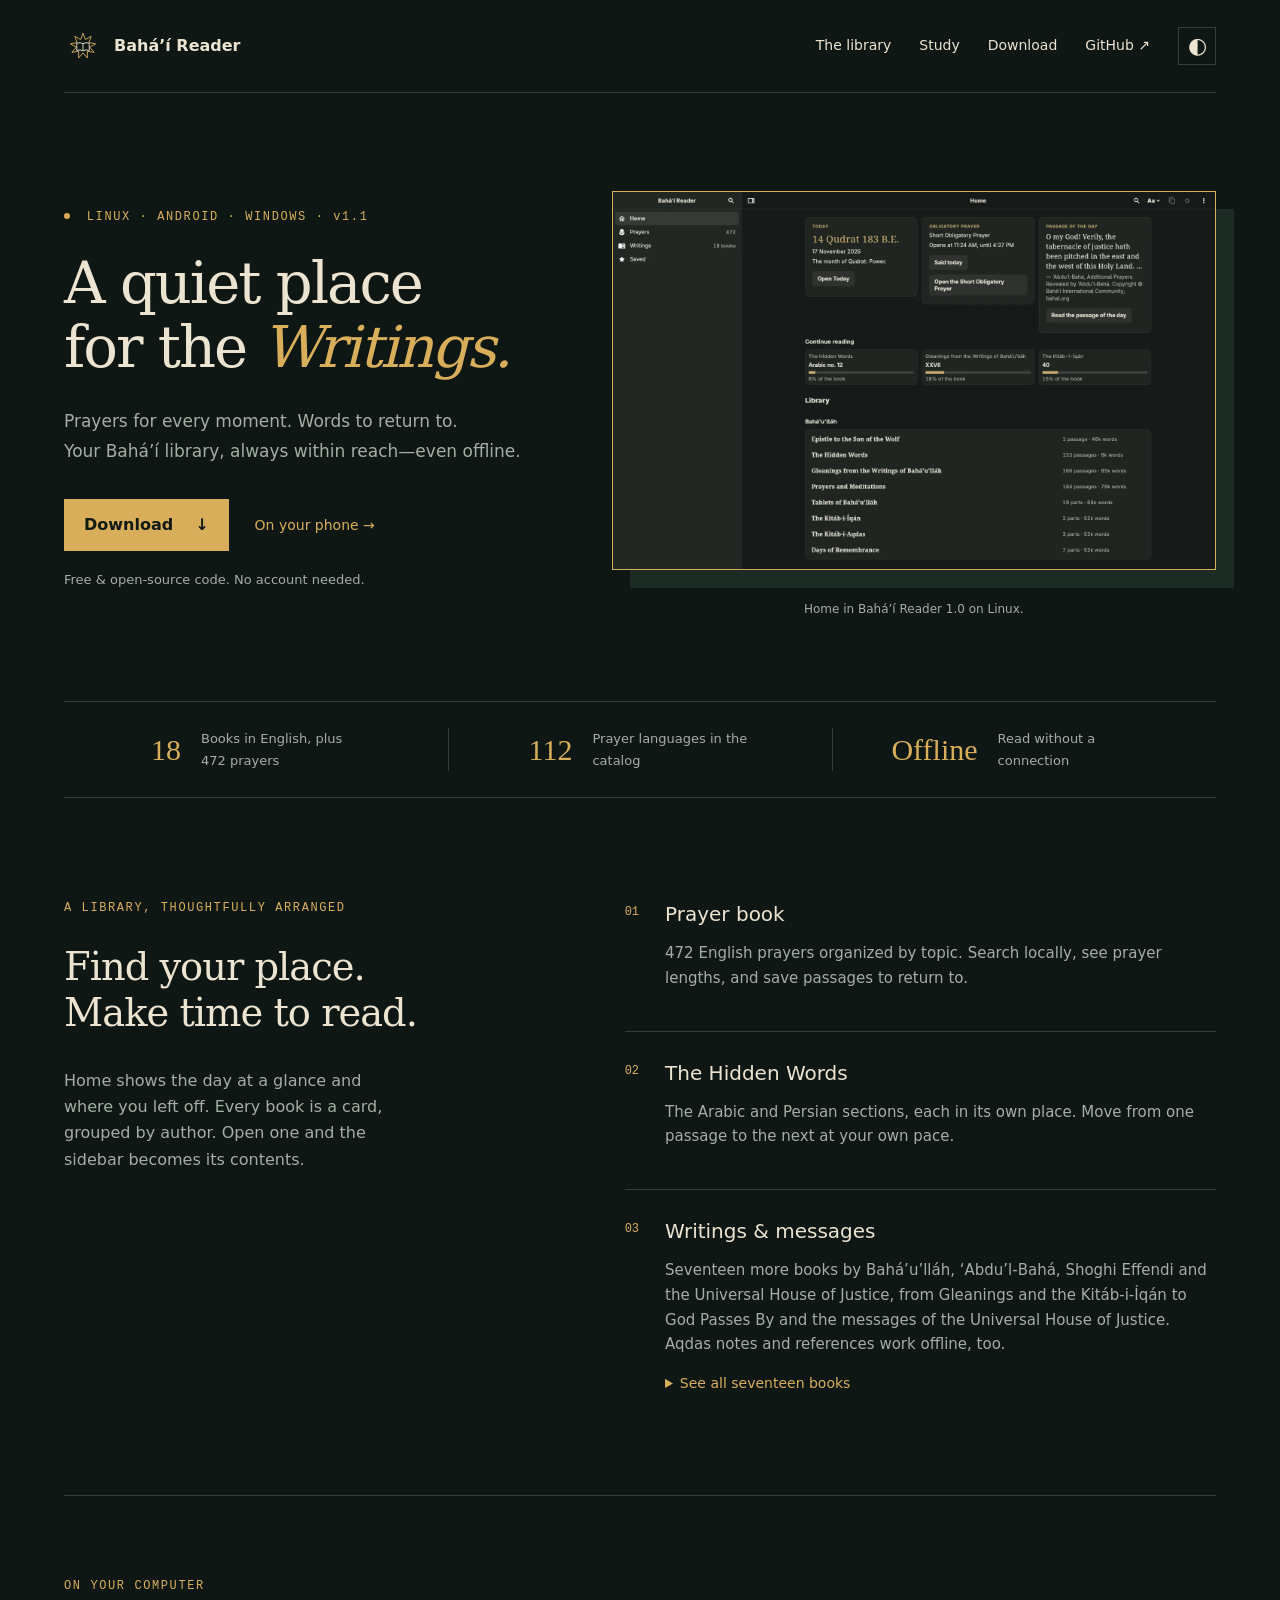
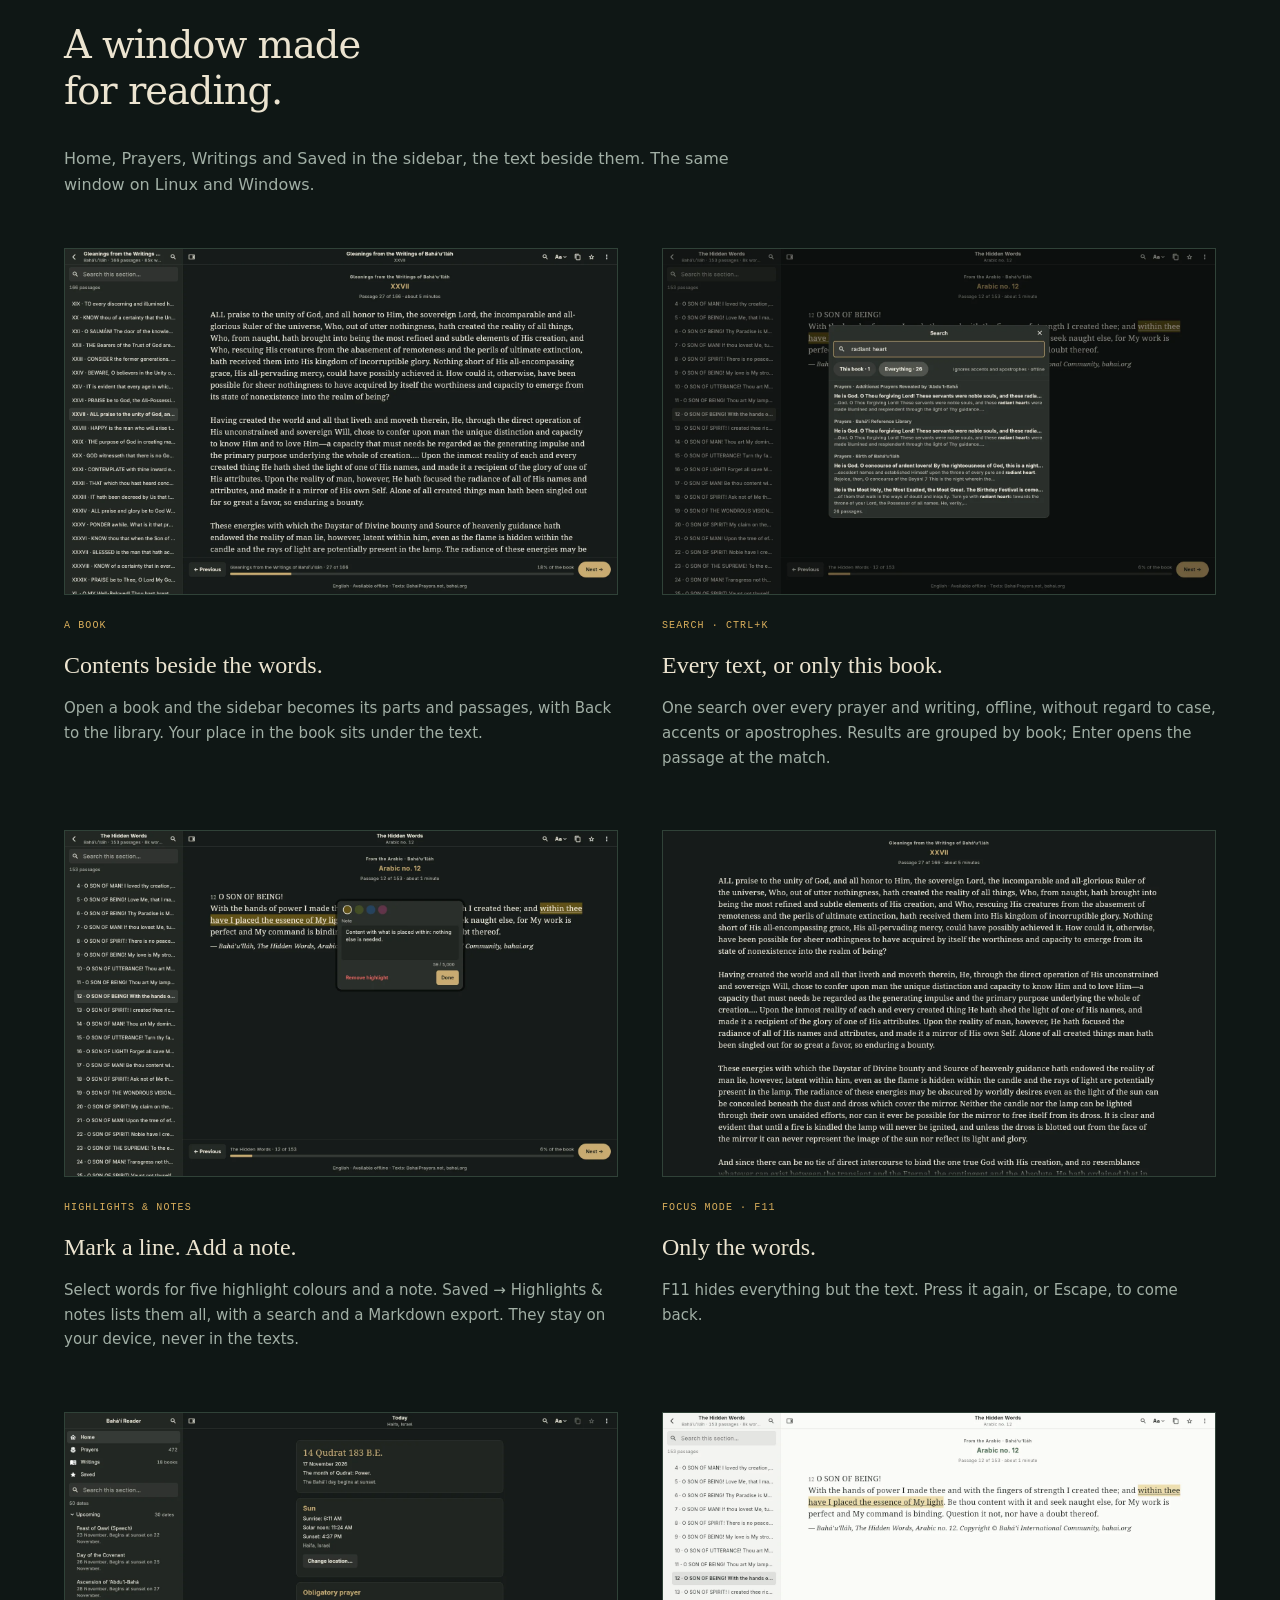
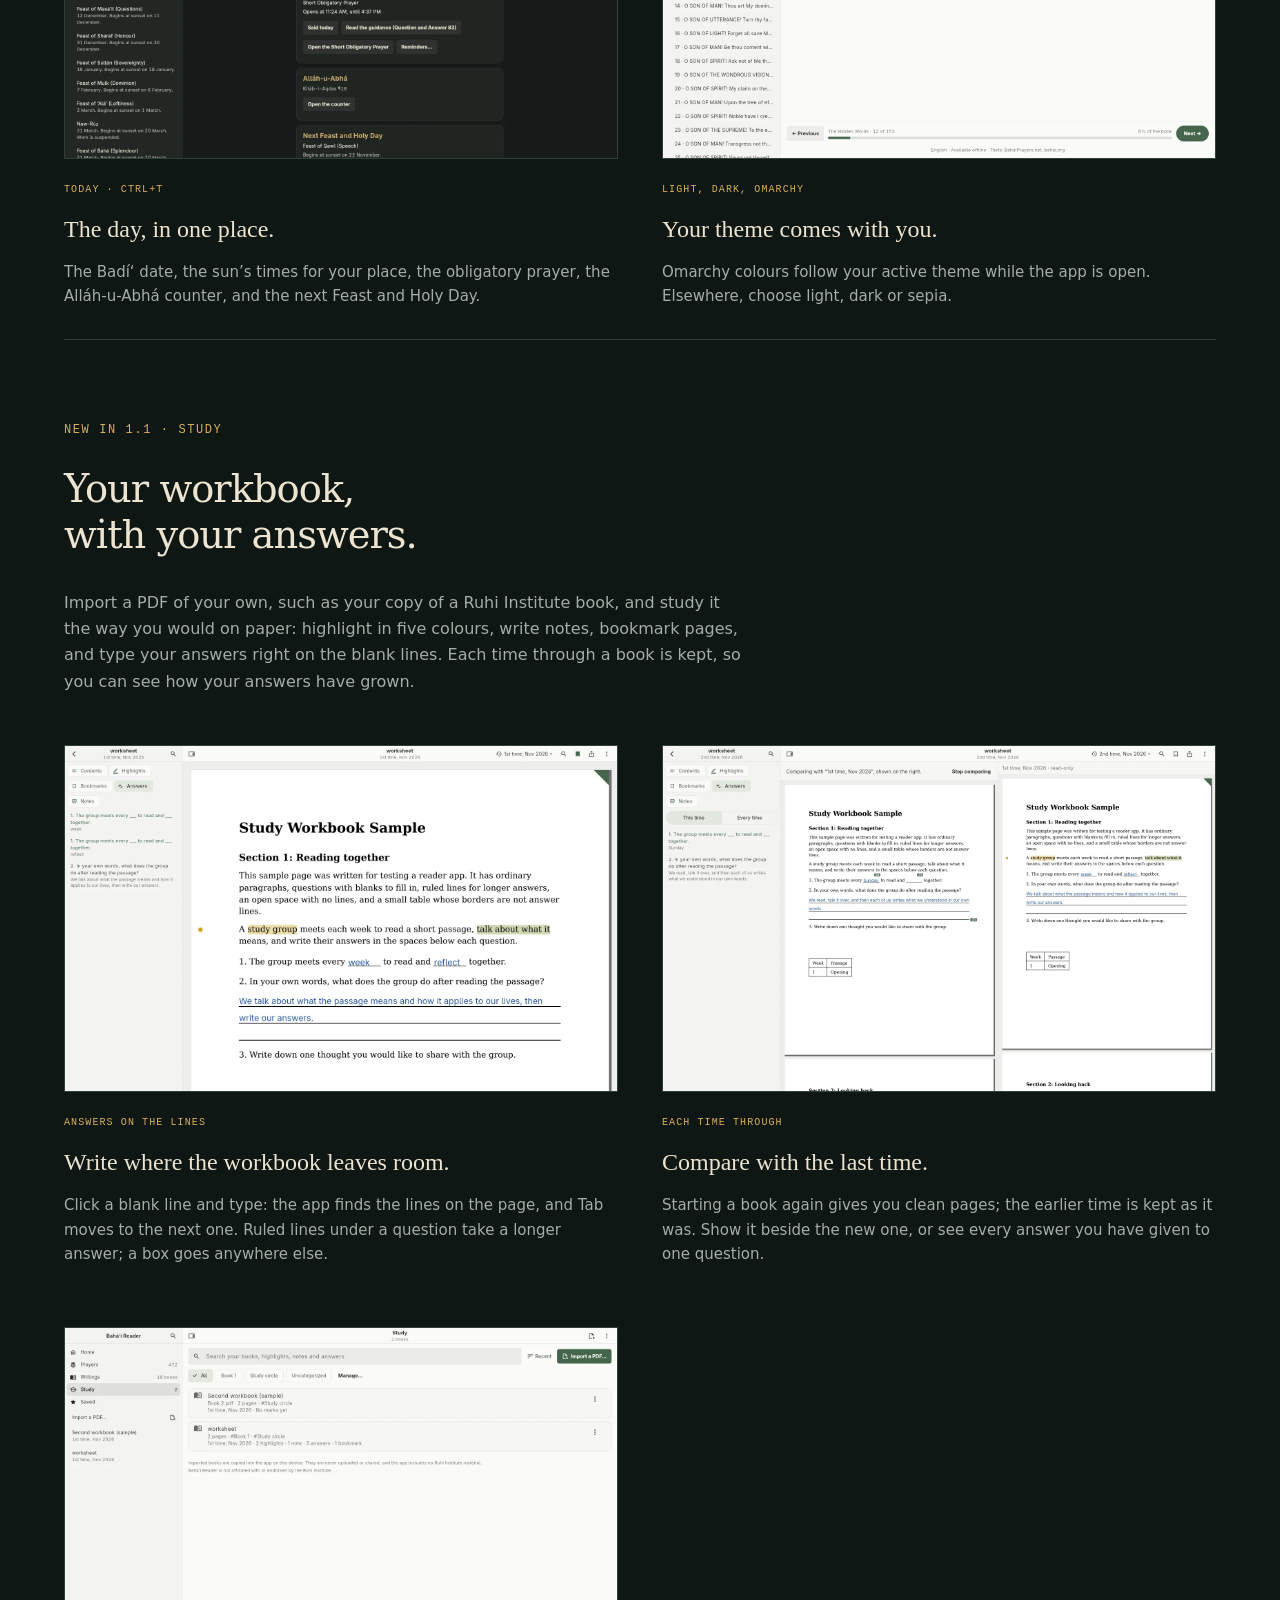
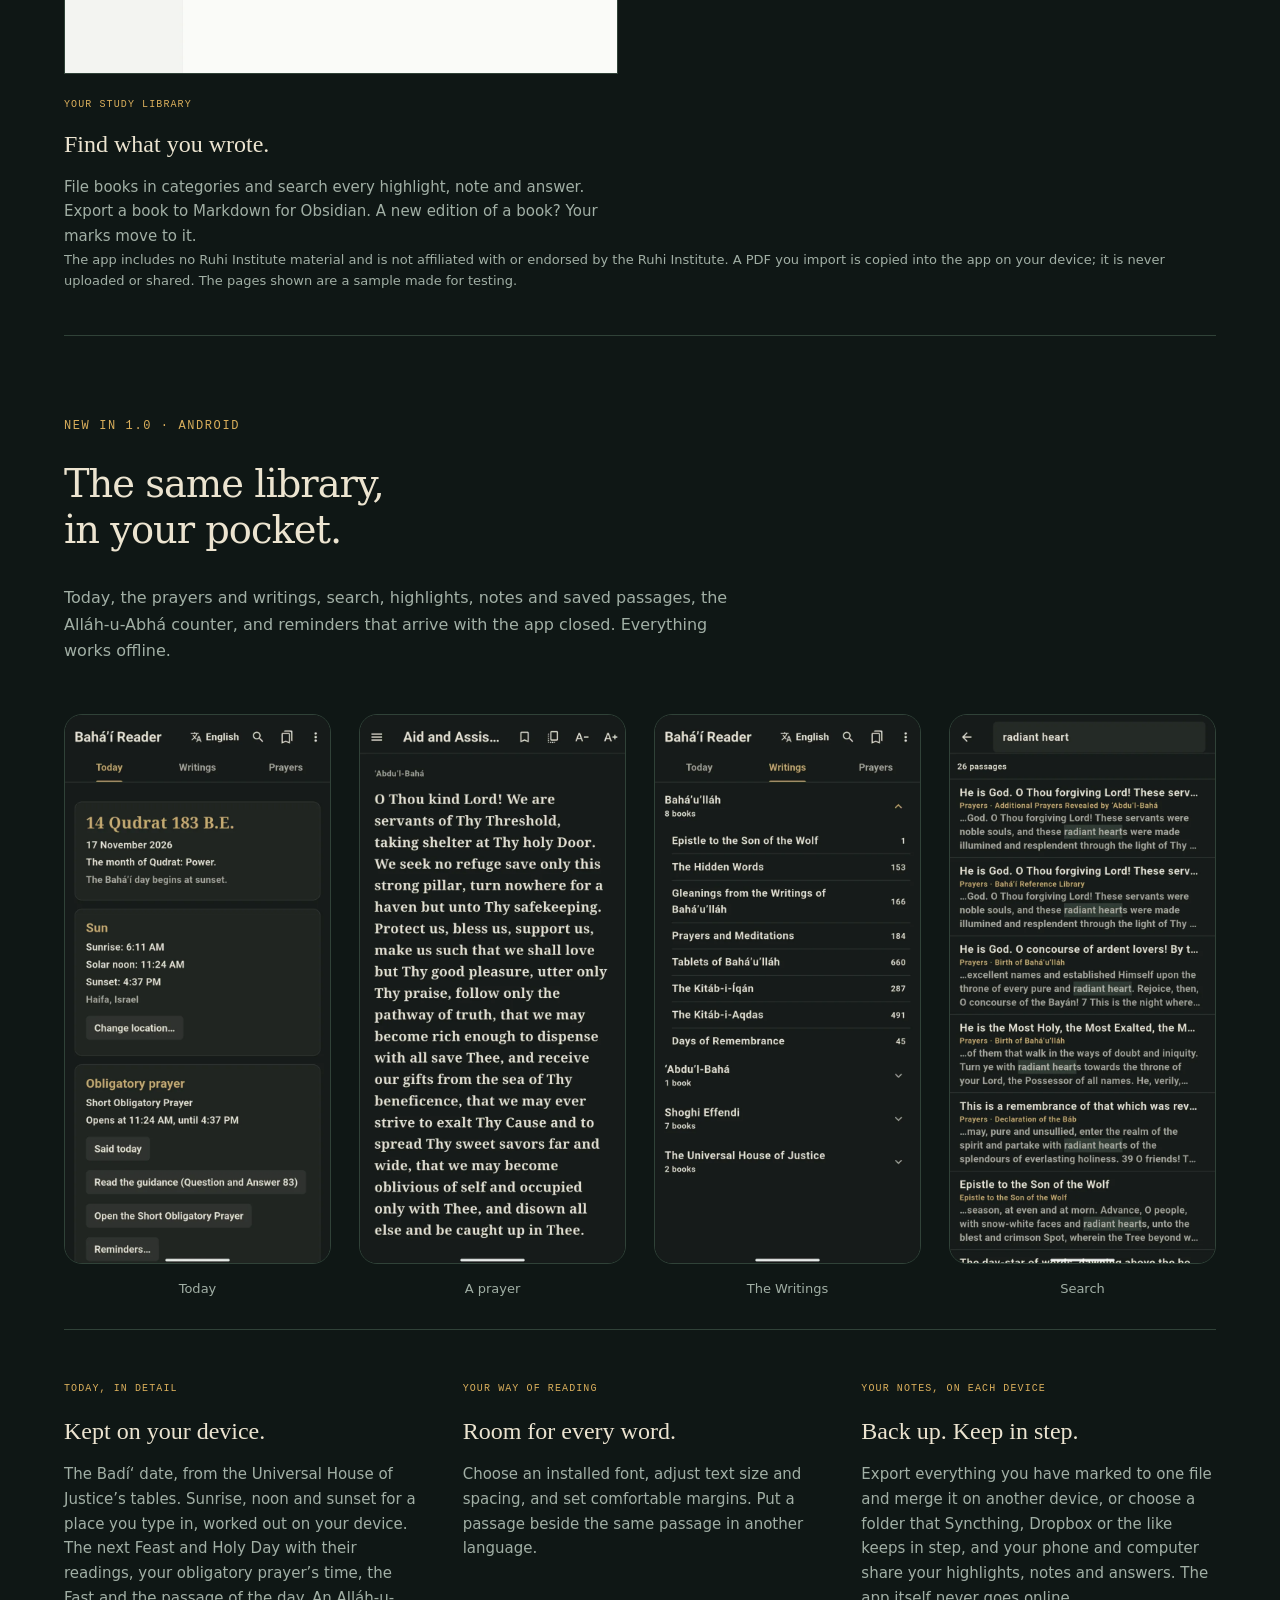
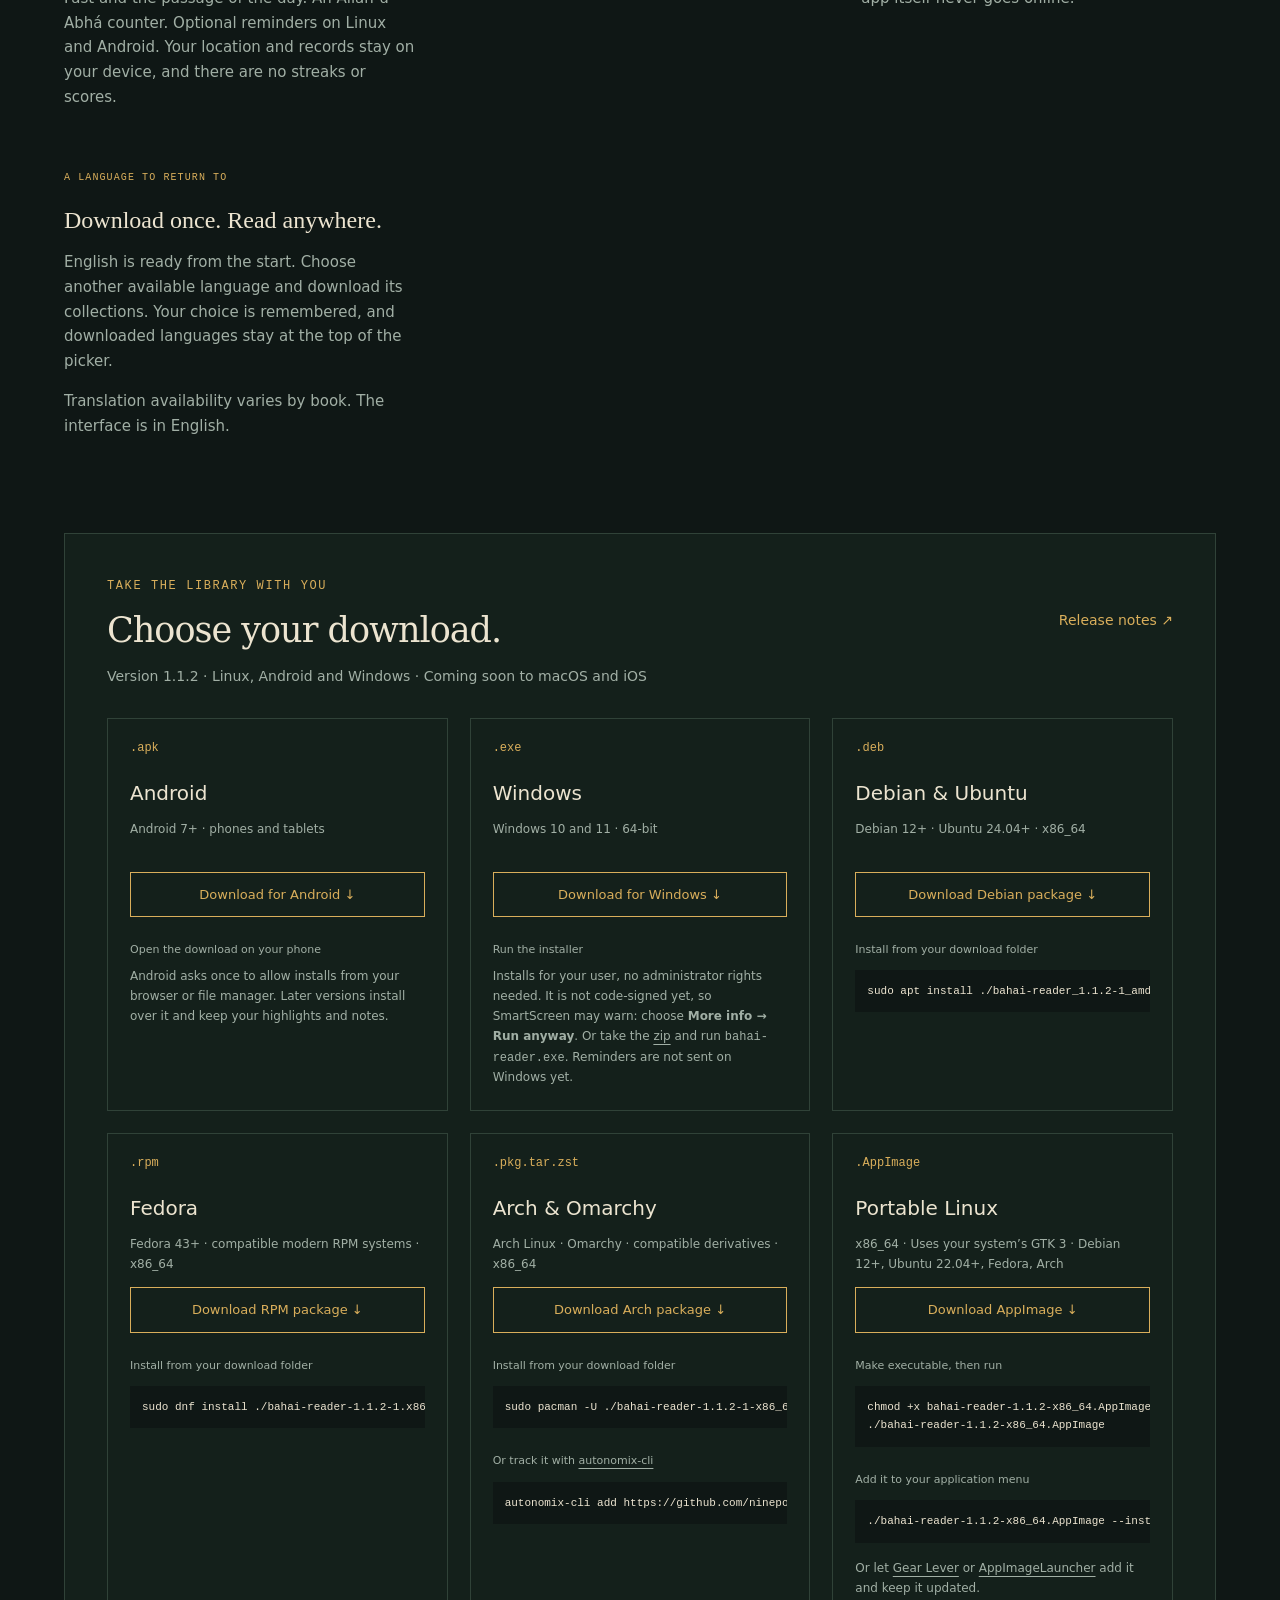
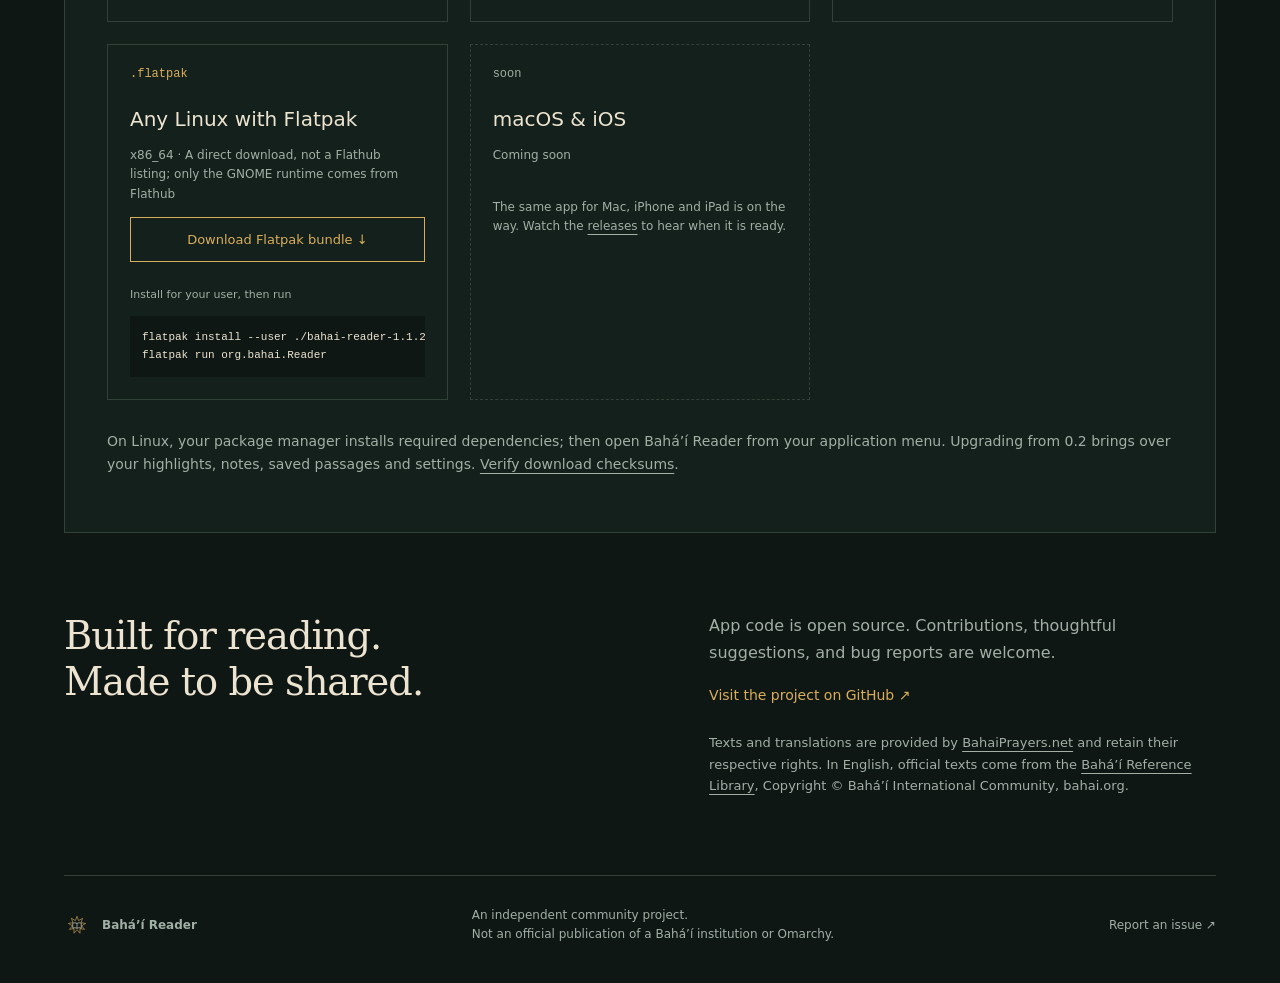
==== commit 29c476dd: "Release 1.1.2: Dogear answers no longer drawn over the question" ====
--- a/docs/index.html
+++ b/docs/index.html
@@ -22,7 +22,7 @@
 <meta name="twitter:image" content="https://bahaireader.org/social-card.png">
 <meta name="twitter:image:alt" content="Bahá’í Reader 1.0 on Linux: Home, with today’s Badí‘ date, Continue reading and the library of books">
 <meta name="theme-color" content="#0f1715"><link rel="icon" href="icon.svg" type="image/svg+xml"><link rel="stylesheet" href="style.css">
-<script type="application/ld+json">{"@context":"https://schema.org","@type":"SoftwareApplication","name":"Bahá’í Reader","applicationCategory":"EducationalApplication","operatingSystem":"Linux, Android, Windows","description":"An offline Bahá’í prayer book and writings reader for Linux, Android and Windows.","url":"https://bahaireader.org/","downloadUrl":"https://github.com/ninepointlabs/bahai-reader/releases","softwareVersion":"1.1.1","isAccessibleForFree":true,"license":"https://github.com/ninepointlabs/bahai-reader/blob/main/LICENSE","author":{"@type":"Person","name":"Tim Apple"},"offers":{"@type":"Offer","price":"0","priceCurrency":"USD"}}</script>
+<script type="application/ld+json">{"@context":"https://schema.org","@type":"SoftwareApplication","name":"Bahá’í Reader","applicationCategory":"EducationalApplication","operatingSystem":"Linux, Android, Windows","description":"An offline Bahá’í prayer book and writings reader for Linux, Android and Windows.","url":"https://bahaireader.org/","downloadUrl":"https://github.com/ninepointlabs/bahai-reader/releases","softwareVersion":"1.1.2","isAccessibleForFree":true,"license":"https://github.com/ninepointlabs/bahai-reader/blob/main/LICENSE","author":{"@type":"Person","name":"Tim Apple"},"offers":{"@type":"Offer","price":"0","priceCurrency":"USD"}}</script>
 <script>window.goatcounter={path:function(p){return location.host+p}}</script>
 <script data-goatcounter="https://goatcounter-production-af4b.up.railway.app/count" async src="https://goatcounter-production-af4b.up.railway.app/count.js"></script>
 </head>
@@ -46,18 +46,18 @@
 <figure class="shot"><img src="screenshots/phone-search.webp" width="720" height="1488" loading="lazy" alt="Search on the phone: 26 passages for “radiant heart”, with the words marked in each."><figcaption>Search</figcaption></figure>
 </div></section>
 <section class="features"><article><p class="eyebrow">TODAY, IN DETAIL</p><h3>Kept on your device.</h3><p>The Badí‘ date, from the Universal House of Justice’s tables. Sunrise, noon and sunset for a place you type in, worked out on your device. The next Feast and Holy Day with their readings, your obligatory prayer’s time, the Fast and the passage of the day. An Alláh-u-Abhá counter. Optional reminders on Linux and Android. Your location and records stay on your device, and there are no streaks or scores.</p></article><article><p class="eyebrow">YOUR WAY OF READING</p><h3>Room for every word.</h3><p>Choose an installed font, adjust text size and spacing, and set comfortable margins. Put a passage beside the same passage in another language.</p></article><article><p class="eyebrow">YOUR NOTES, ON EACH DEVICE</p><h3>Back up. Keep in step.</h3><p>Export everything you have marked to one file and merge it on another device, or choose a folder that Syncthing, Dropbox or the like keeps in step, and your phone and computer share your highlights, notes and answers. The app itself never goes online.</p></article><article><p class="eyebrow">A LANGUAGE TO RETURN TO</p><h3>Download once. Read anywhere.</h3><p>English is ready from the start. Choose another available language and download its collections. Your choice is remembered, and downloaded languages stay at the top of the picker.</p><p class="fine">Translation availability varies by book. The interface is in English.</p></article></section>
-<section id="download" class="download"><div class="download-heading"><div><p class="eyebrow">TAKE THE LIBRARY WITH YOU</p><h2>Choose your download.</h2></div><a class="text-link" href="https://github.com/ninepointlabs/bahai-reader/releases/tag/v1.1.1">Release notes ↗</a></div><p>Version 1.1.1 · Linux, Android and Windows · Coming soon to macOS and iOS</p><div class="packages">
-<article><span class="format">.apk</span><h3>Android</h3><p>Android 7+ · phones and tablets</p><a class="package-button" href="https://github.com/ninepointlabs/bahai-reader/releases/download/v1.1.1/bahai-reader-1.1.1.apk">Download for Android ↓</a><label>Open the download on your phone</label><p style="min-height:0;margin:8px 0 0">Android asks once to allow installs from your browser or file manager. Later versions install over it and keep your highlights and notes.</p></article>
-<article><span class="format">.exe</span><h3>Windows</h3><p>Windows 10 and 11 · 64-bit</p><a class="package-button" href="https://github.com/ninepointlabs/bahai-reader/releases/download/v1.1.1/bahai-reader-1.1.1-windows-x64-setup.exe">Download for Windows ↓</a><label>Run the installer</label><p style="min-height:0;margin:8px 0 0">Installs for your user, no administrator rights needed. It is not code-signed yet, so SmartScreen may warn: choose <strong>More info → Run anyway</strong>. Or take the <a href="https://github.com/ninepointlabs/bahai-reader/releases/download/v1.1.1/bahai-reader-1.1.1-windows-x64.zip">zip</a> and run <code>bahai-reader.exe</code>. Reminders are not sent on Windows yet.</p></article>
-<article><span class="format">.deb</span><h3>Debian & Ubuntu</h3><p>Debian 12+ · Ubuntu 24.04+ · x86_64</p><a class="package-button" href="https://github.com/ninepointlabs/bahai-reader/releases/download/v1.1.1/bahai-reader_1.1.1-1_amd64.deb">Download Debian package ↓</a><label>Install from your download folder</label><pre><code>sudo apt install ./bahai-reader_1.1.1-1_amd64.deb</code></pre></article>
-<article><span class="format">.rpm</span><h3>Fedora</h3><p>Fedora 43+ · compatible modern RPM systems · x86_64</p><a class="package-button" href="https://github.com/ninepointlabs/bahai-reader/releases/download/v1.1.1/bahai-reader-1.1.1-1.x86_64.rpm">Download RPM package ↓</a><label>Install from your download folder</label><pre><code>sudo dnf install ./bahai-reader-1.1.1-1.x86_64.rpm</code></pre></article>
-<article><span class="format">.pkg.tar.zst</span><h3>Arch & Omarchy</h3><p>Arch Linux · Omarchy · compatible derivatives · x86_64</p><a class="package-button" href="https://github.com/ninepointlabs/bahai-reader/releases/download/v1.1.1/bahai-reader-1.1.1-1-x86_64.pkg.tar.zst">Download Arch package ↓</a><label>Install from your download folder</label><pre><code>sudo pacman -U ./bahai-reader-1.1.1-1-x86_64.pkg.tar.zst</code></pre><label>Or track it with <a href="https://github.com/ninepointlabs/autonomix-cli">autonomix-cli</a></label><pre><code>autonomix-cli add https://github.com/ninepointlabs/bahai-reader</code></pre></article>
-<article><span class="format">.AppImage</span><h3>Portable Linux</h3><p>x86_64 · Uses your system’s GTK 3 · Debian 12+, Ubuntu 22.04+, Fedora, Arch</p><a class="package-button" href="https://github.com/ninepointlabs/bahai-reader/releases/download/v1.1.1/bahai-reader-1.1.1-x86_64.AppImage">Download AppImage ↓</a><label>Make executable, then run</label><pre><code>chmod +x bahai-reader-1.1.1-x86_64.AppImage
-./bahai-reader-1.1.1-x86_64.AppImage</code></pre><label>Add it to your application menu</label><pre><code>./bahai-reader-1.1.1-x86_64.AppImage --install-desktop-entry</code></pre><p style="min-height:0;margin:16px 0 0">Or let <a href="https://flathub.org/apps/it.mijorus.gearlever">Gear Lever</a> or <a href="https://github.com/TheAssassin/AppImageLauncher">AppImageLauncher</a> add it and keep it updated.</p></article>
-<article><span class="format">.flatpak</span><h3>Any Linux with Flatpak</h3><p>x86_64 · A direct download, not a Flathub listing; only the GNOME runtime comes from Flathub</p><a class="package-button" href="https://github.com/ninepointlabs/bahai-reader/releases/download/v1.1.1/bahai-reader-1.1.1-x86_64.flatpak">Download Flatpak bundle ↓</a><label>Install for your user, then run</label><pre><code>flatpak install --user ./bahai-reader-1.1.1-x86_64.flatpak
+<section id="download" class="download"><div class="download-heading"><div><p class="eyebrow">TAKE THE LIBRARY WITH YOU</p><h2>Choose your download.</h2></div><a class="text-link" href="https://github.com/ninepointlabs/bahai-reader/releases/tag/v1.1.2">Release notes ↗</a></div><p>Version 1.1.2 · Linux, Android and Windows · Coming soon to macOS and iOS</p><div class="packages">
+<article><span class="format">.apk</span><h3>Android</h3><p>Android 7+ · phones and tablets</p><a class="package-button" href="https://github.com/ninepointlabs/bahai-reader/releases/download/v1.1.2/bahai-reader-1.1.2.apk">Download for Android ↓</a><label>Open the download on your phone</label><p style="min-height:0;margin:8px 0 0">Android asks once to allow installs from your browser or file manager. Later versions install over it and keep your highlights and notes.</p></article>
+<article><span class="format">.exe</span><h3>Windows</h3><p>Windows 10 and 11 · 64-bit</p><a class="package-button" href="https://github.com/ninepointlabs/bahai-reader/releases/download/v1.1.2/bahai-reader-1.1.2-windows-x64-setup.exe">Download for Windows ↓</a><label>Run the installer</label><p style="min-height:0;margin:8px 0 0">Installs for your user, no administrator rights needed. It is not code-signed yet, so SmartScreen may warn: choose <strong>More info → Run anyway</strong>. Or take the <a href="https://github.com/ninepointlabs/bahai-reader/releases/download/v1.1.2/bahai-reader-1.1.2-windows-x64.zip">zip</a> and run <code>bahai-reader.exe</code>. Reminders are not sent on Windows yet.</p></article>
+<article><span class="format">.deb</span><h3>Debian & Ubuntu</h3><p>Debian 12+ · Ubuntu 24.04+ · x86_64</p><a class="package-button" href="https://github.com/ninepointlabs/bahai-reader/releases/download/v1.1.2/bahai-reader_1.1.2-1_amd64.deb">Download Debian package ↓</a><label>Install from your download folder</label><pre><code>sudo apt install ./bahai-reader_1.1.2-1_amd64.deb</code></pre></article>
+<article><span class="format">.rpm</span><h3>Fedora</h3><p>Fedora 43+ · compatible modern RPM systems · x86_64</p><a class="package-button" href="https://github.com/ninepointlabs/bahai-reader/releases/download/v1.1.2/bahai-reader-1.1.2-1.x86_64.rpm">Download RPM package ↓</a><label>Install from your download folder</label><pre><code>sudo dnf install ./bahai-reader-1.1.2-1.x86_64.rpm</code></pre></article>
+<article><span class="format">.pkg.tar.zst</span><h3>Arch & Omarchy</h3><p>Arch Linux · Omarchy · compatible derivatives · x86_64</p><a class="package-button" href="https://github.com/ninepointlabs/bahai-reader/releases/download/v1.1.2/bahai-reader-1.1.2-1-x86_64.pkg.tar.zst">Download Arch package ↓</a><label>Install from your download folder</label><pre><code>sudo pacman -U ./bahai-reader-1.1.2-1-x86_64.pkg.tar.zst</code></pre><label>Or track it with <a href="https://github.com/ninepointlabs/autonomix-cli">autonomix-cli</a></label><pre><code>autonomix-cli add https://github.com/ninepointlabs/bahai-reader</code></pre></article>
+<article><span class="format">.AppImage</span><h3>Portable Linux</h3><p>x86_64 · Uses your system’s GTK 3 · Debian 12+, Ubuntu 22.04+, Fedora, Arch</p><a class="package-button" href="https://github.com/ninepointlabs/bahai-reader/releases/download/v1.1.2/bahai-reader-1.1.2-x86_64.AppImage">Download AppImage ↓</a><label>Make executable, then run</label><pre><code>chmod +x bahai-reader-1.1.2-x86_64.AppImage
+./bahai-reader-1.1.2-x86_64.AppImage</code></pre><label>Add it to your application menu</label><pre><code>./bahai-reader-1.1.2-x86_64.AppImage --install-desktop-entry</code></pre><p style="min-height:0;margin:16px 0 0">Or let <a href="https://flathub.org/apps/it.mijorus.gearlever">Gear Lever</a> or <a href="https://github.com/TheAssassin/AppImageLauncher">AppImageLauncher</a> add it and keep it updated.</p></article>
+<article><span class="format">.flatpak</span><h3>Any Linux with Flatpak</h3><p>x86_64 · A direct download, not a Flathub listing; only the GNOME runtime comes from Flathub</p><a class="package-button" href="https://github.com/ninepointlabs/bahai-reader/releases/download/v1.1.2/bahai-reader-1.1.2-x86_64.flatpak">Download Flatpak bundle ↓</a><label>Install for your user, then run</label><pre><code>flatpak install --user ./bahai-reader-1.1.2-x86_64.flatpak
 flatpak run org.bahai.Reader</code></pre></article>
 <article class="soon"><span class="format">soon</span><h3>macOS & iOS</h3><p>Coming soon</p><p style="min-height:0">The same app for Mac, iPhone and iPad is on the way. Watch the <a href="https://github.com/ninepointlabs/bahai-reader/releases">releases</a> to hear when it is ready.</p></article>
-</div><p class="fine">On Linux, your package manager installs required dependencies; then open Bahá’í Reader from your application menu. Upgrading from 0.2 brings over your highlights, notes, saved passages and settings. <a href="https://github.com/ninepointlabs/bahai-reader/releases/download/v1.1.1/SHA256SUMS">Verify download checksums</a>.</p></section>
+</div><p class="fine">On Linux, your package manager installs required dependencies; then open Bahá’í Reader from your application menu. Upgrading from 0.2 brings over your highlights, notes, saved passages and settings. <a href="https://github.com/ninepointlabs/bahai-reader/releases/download/v1.1.2/SHA256SUMS">Verify download checksums</a>.</p></section>
 <section class="source"><h2>Built for reading.<br>Made to be shared.</h2><div><p>App code is open source. Contributions, thoughtful suggestions, and bug reports are welcome.</p><a class="text-link" href="https://github.com/ninepointlabs/bahai-reader">Visit the project on GitHub ↗</a><p class="fine">Texts and translations are provided by <a href="https://bahaiprayers.net/">BahaiPrayers.net</a> and retain their respective rights. In English, official texts come from the <a href="https://www.bahai.org/library/">Bahá’í Reference Library</a>, Copyright © Bahá’í International Community, bahai.org.</p></div></section>
 </main><footer><a class="brand" href="./"><img src="icon.svg" alt="" width="26" height="26">Bahá’í Reader</a><p>An independent community project.<br>Not an official publication of a Bahá’í institution or Omarchy.</p><a href="https://github.com/ninepointlabs/bahai-reader/issues">Report an issue ↗</a></footer>
 </div><script src="site.js"></script>
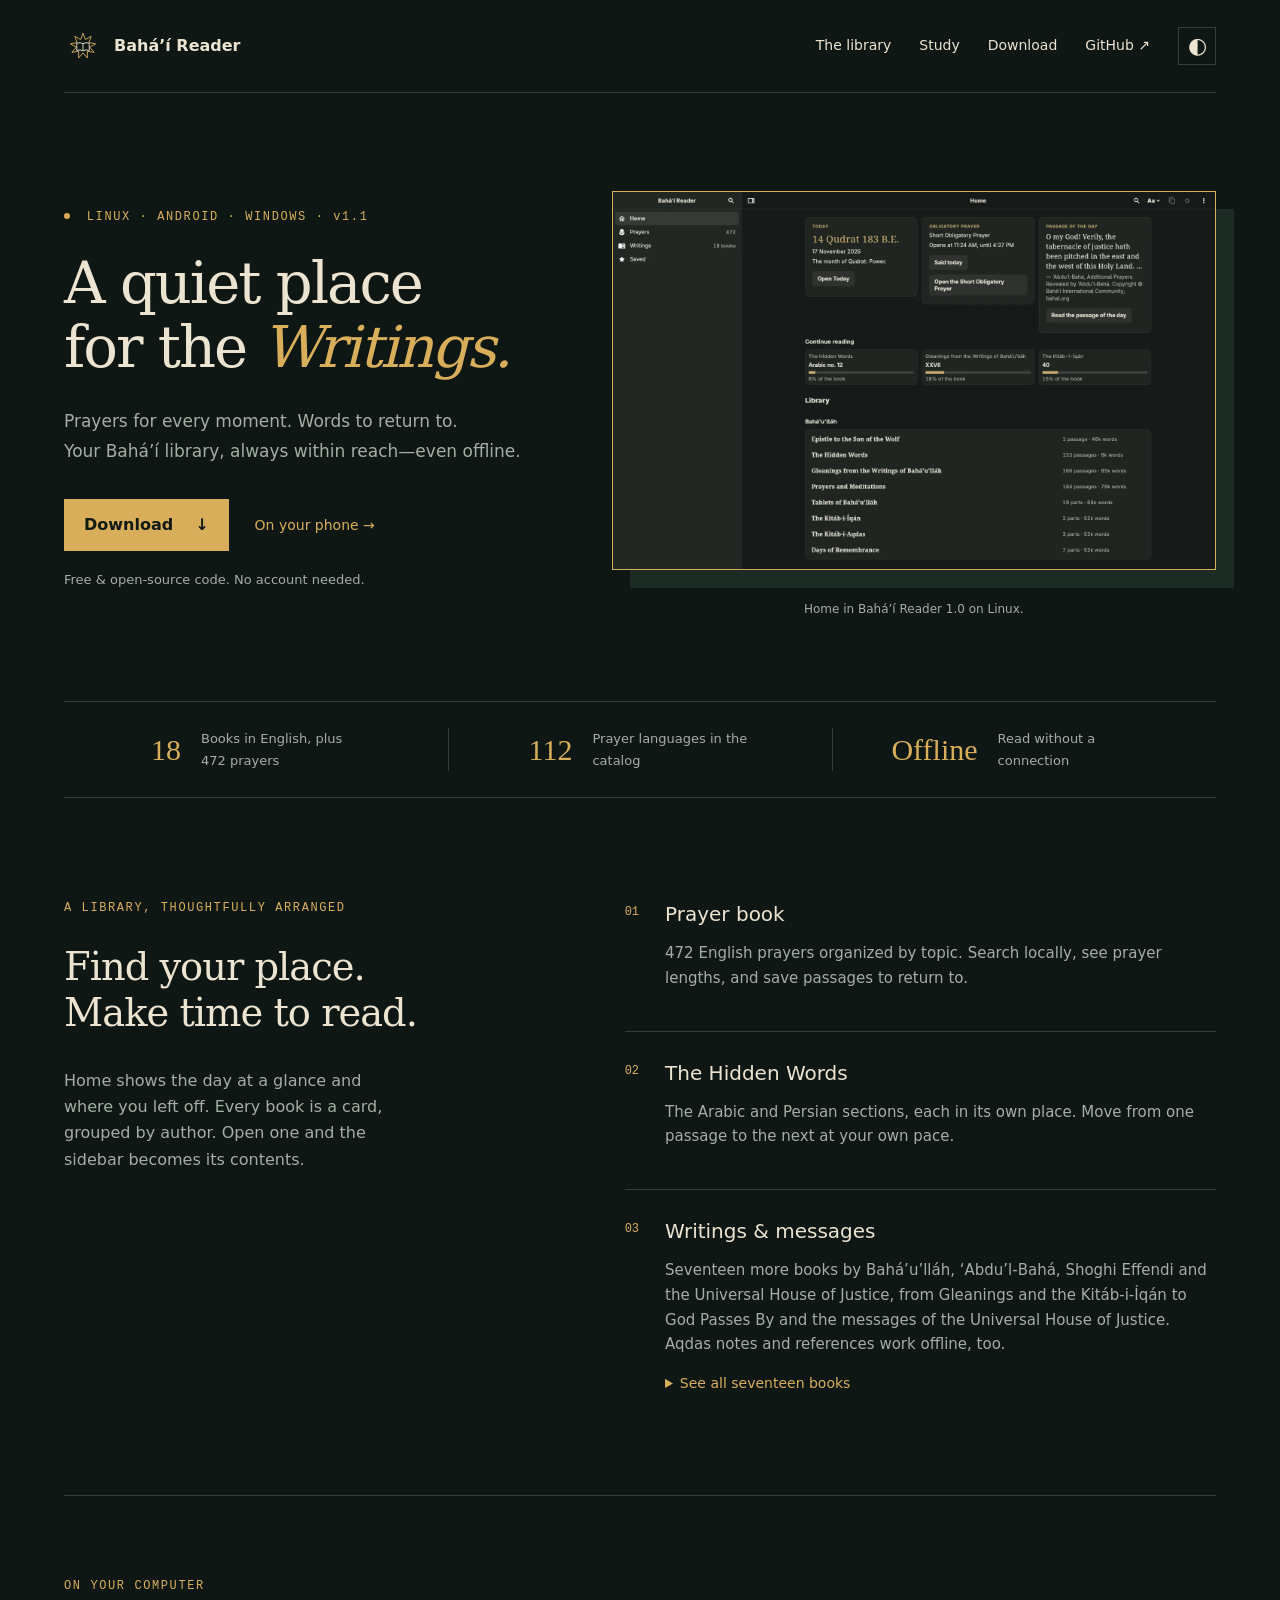
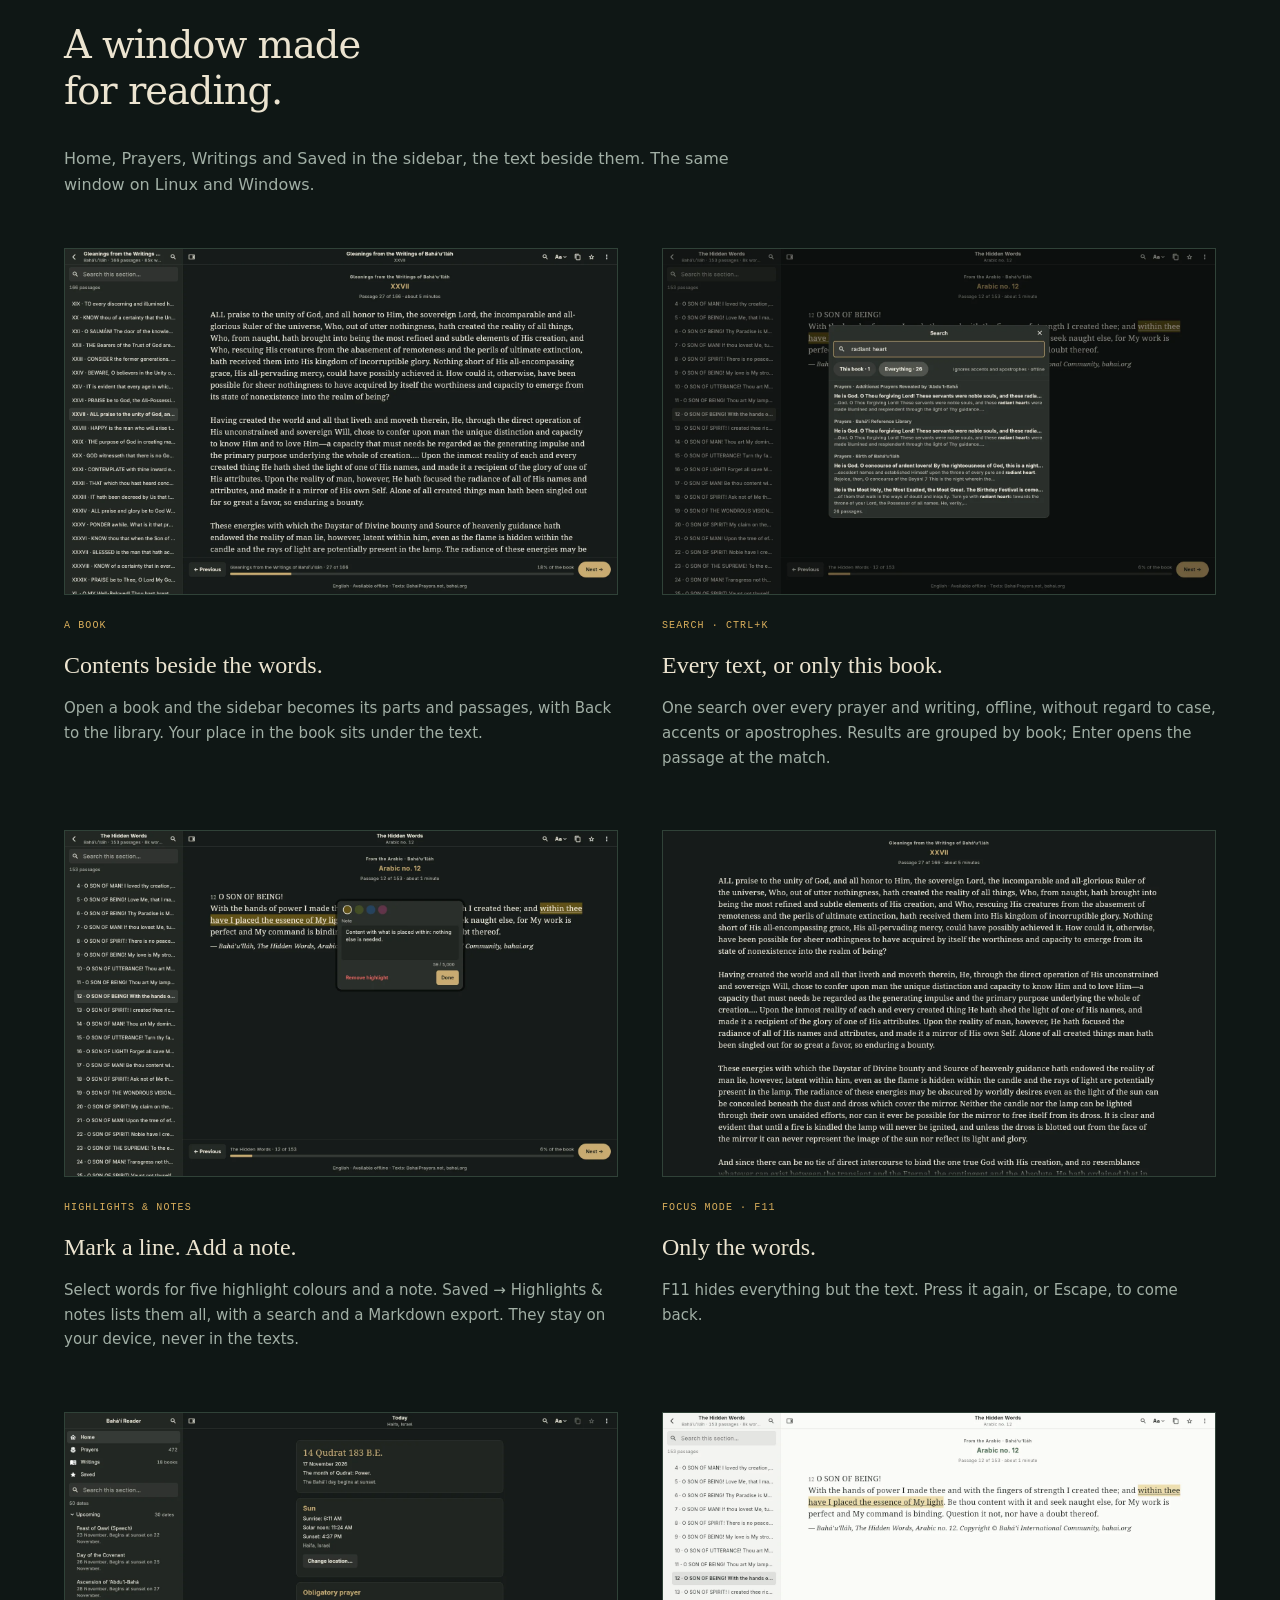
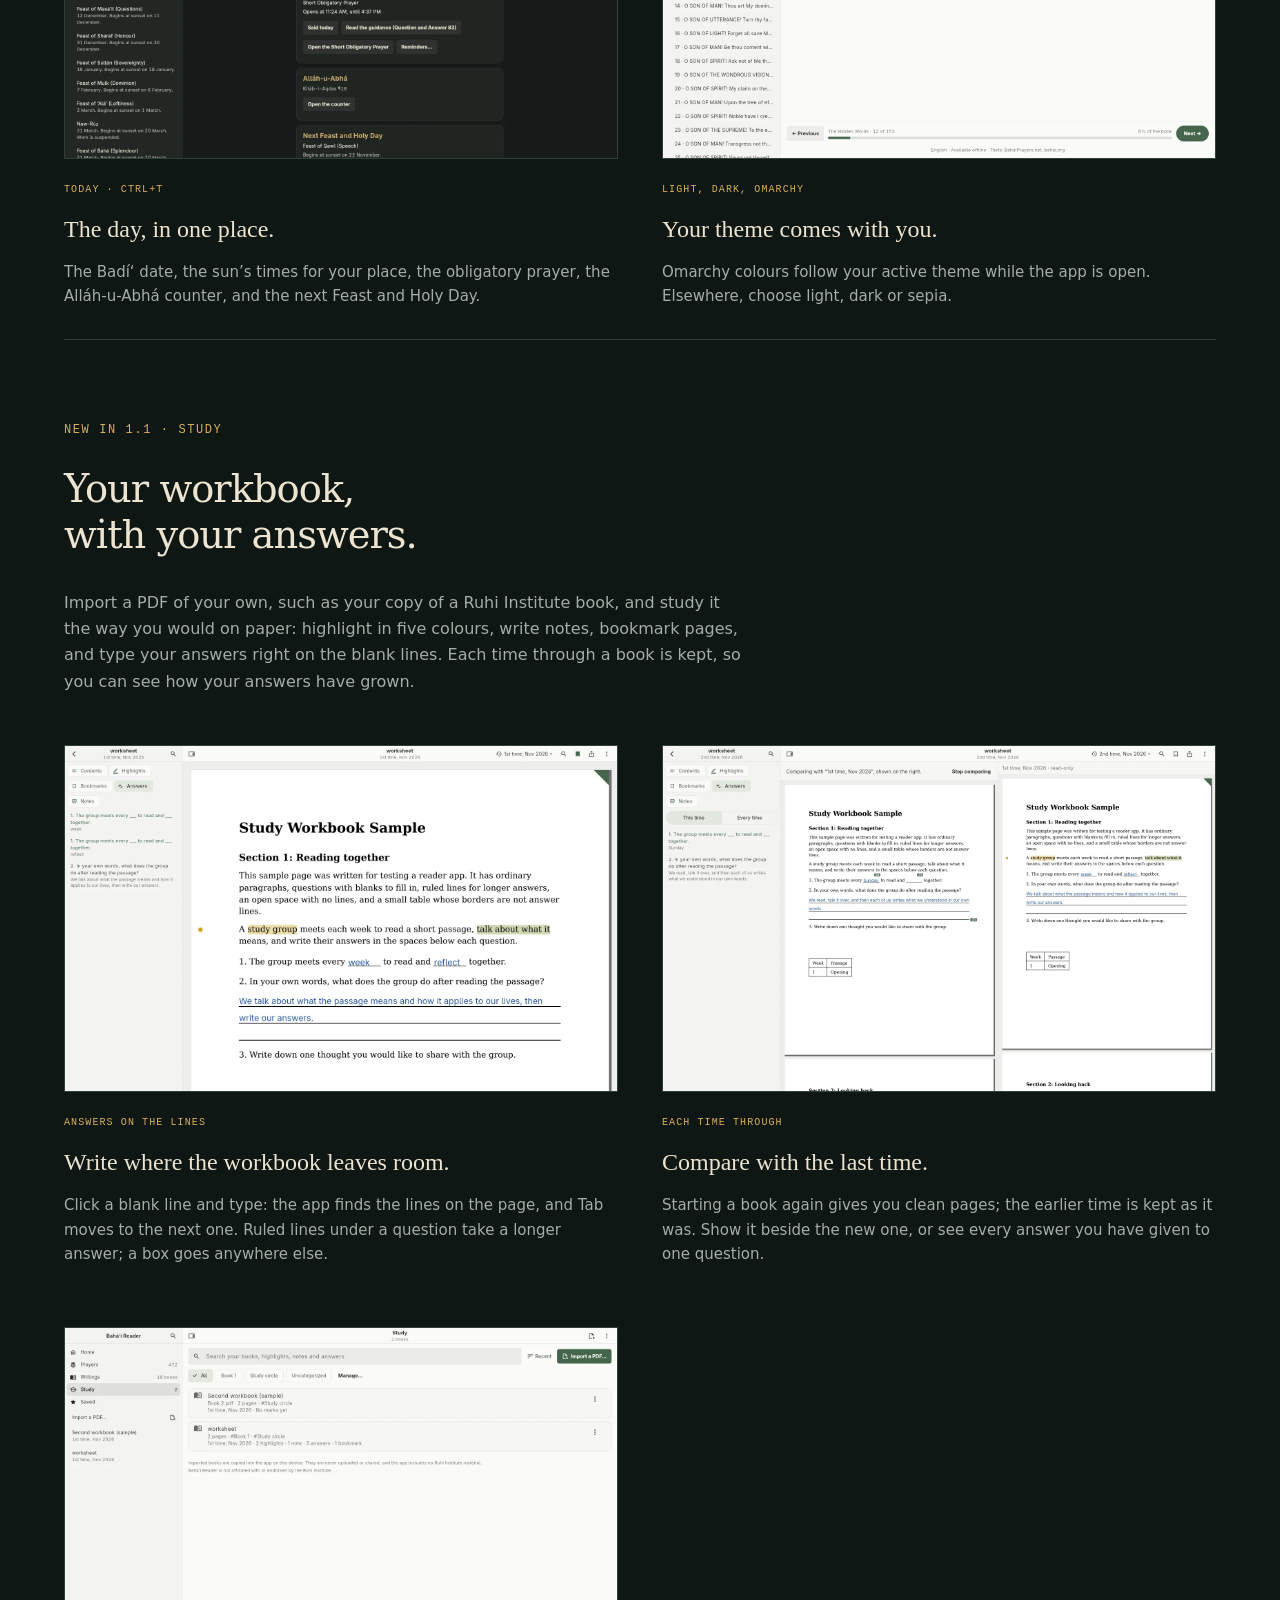
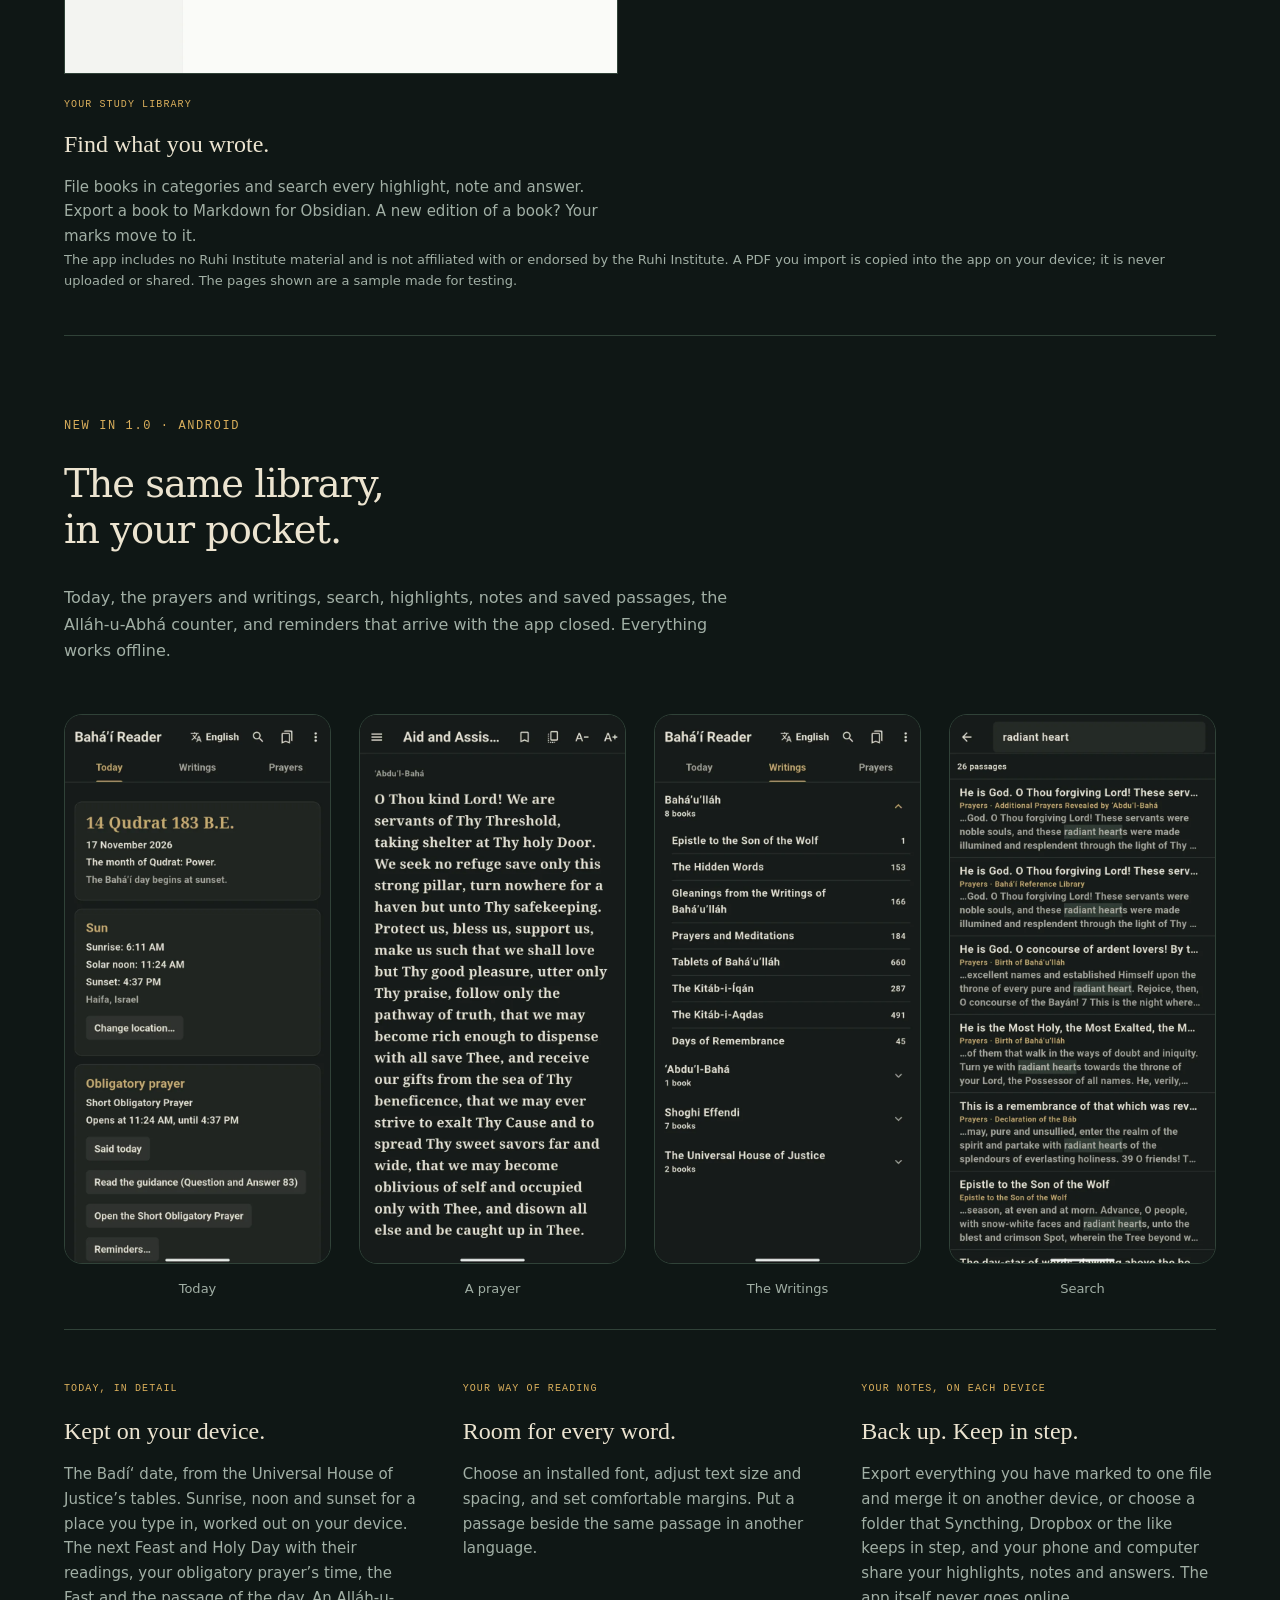
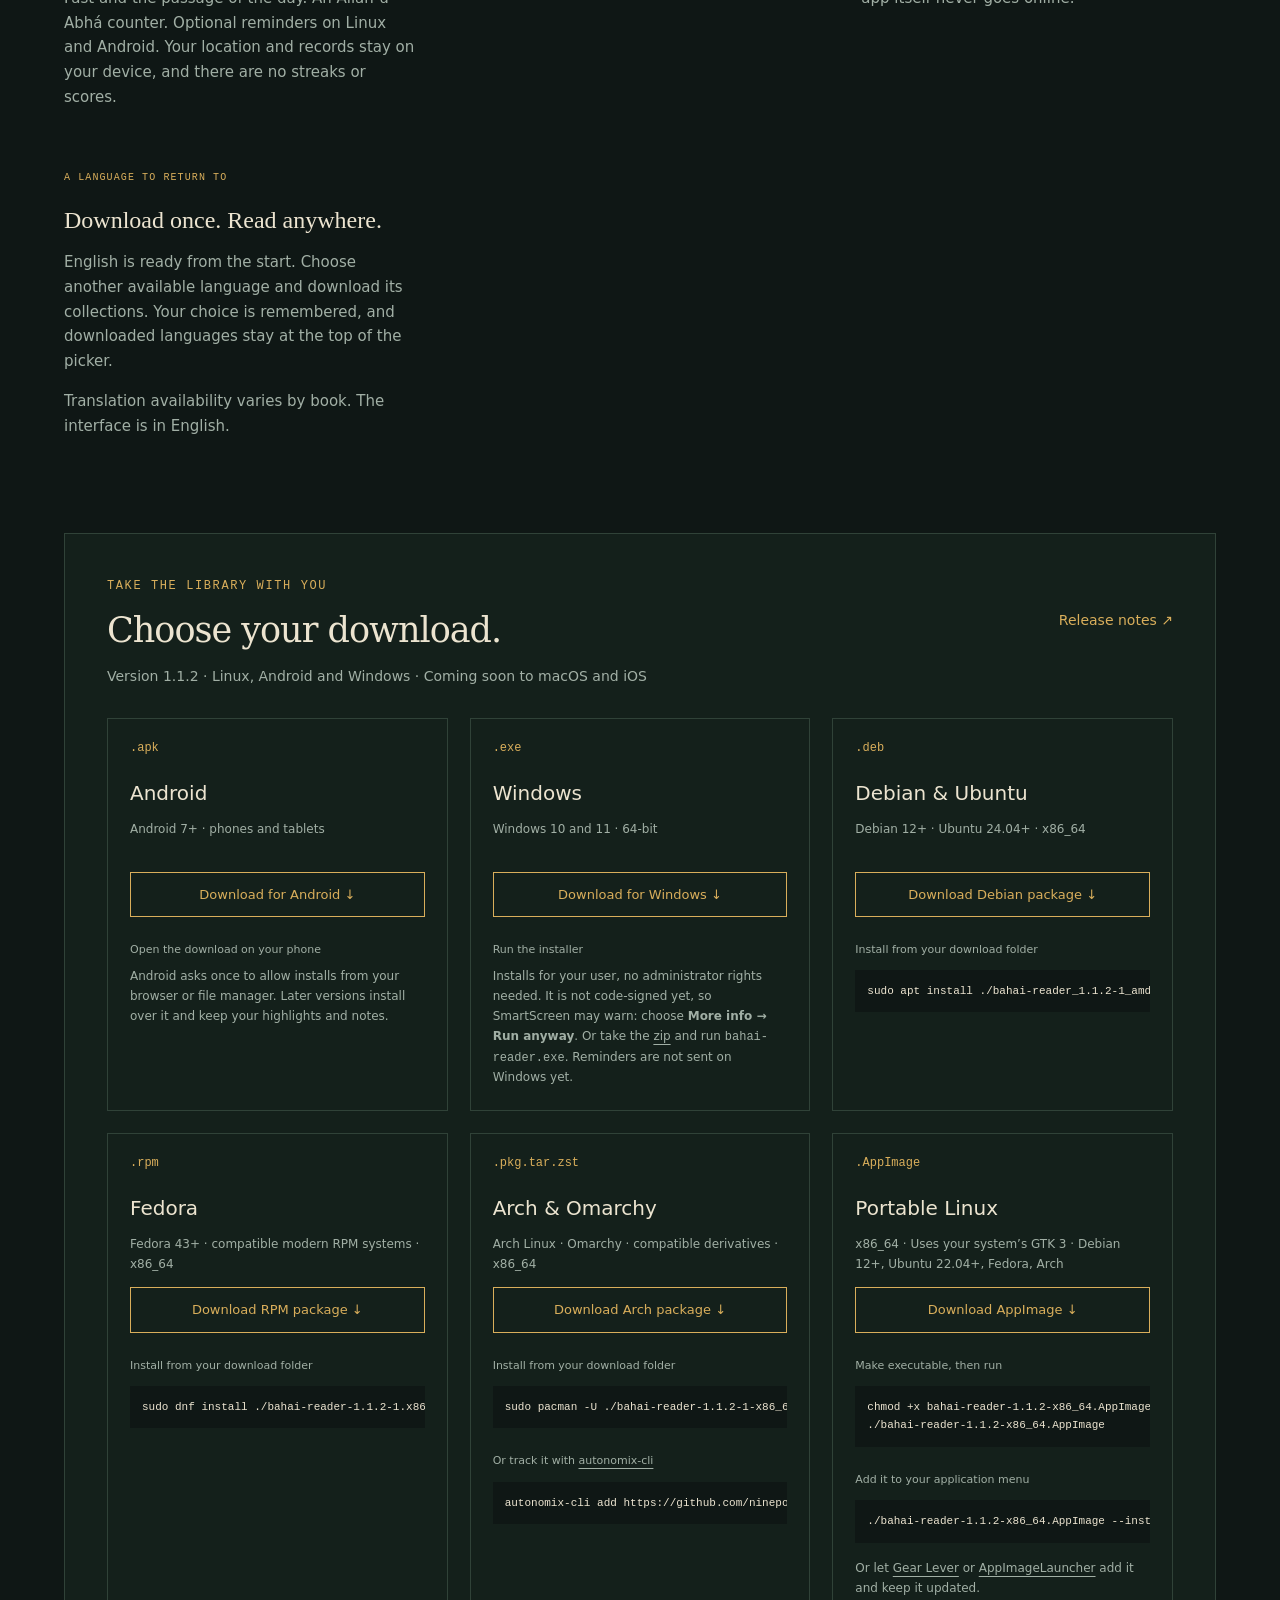
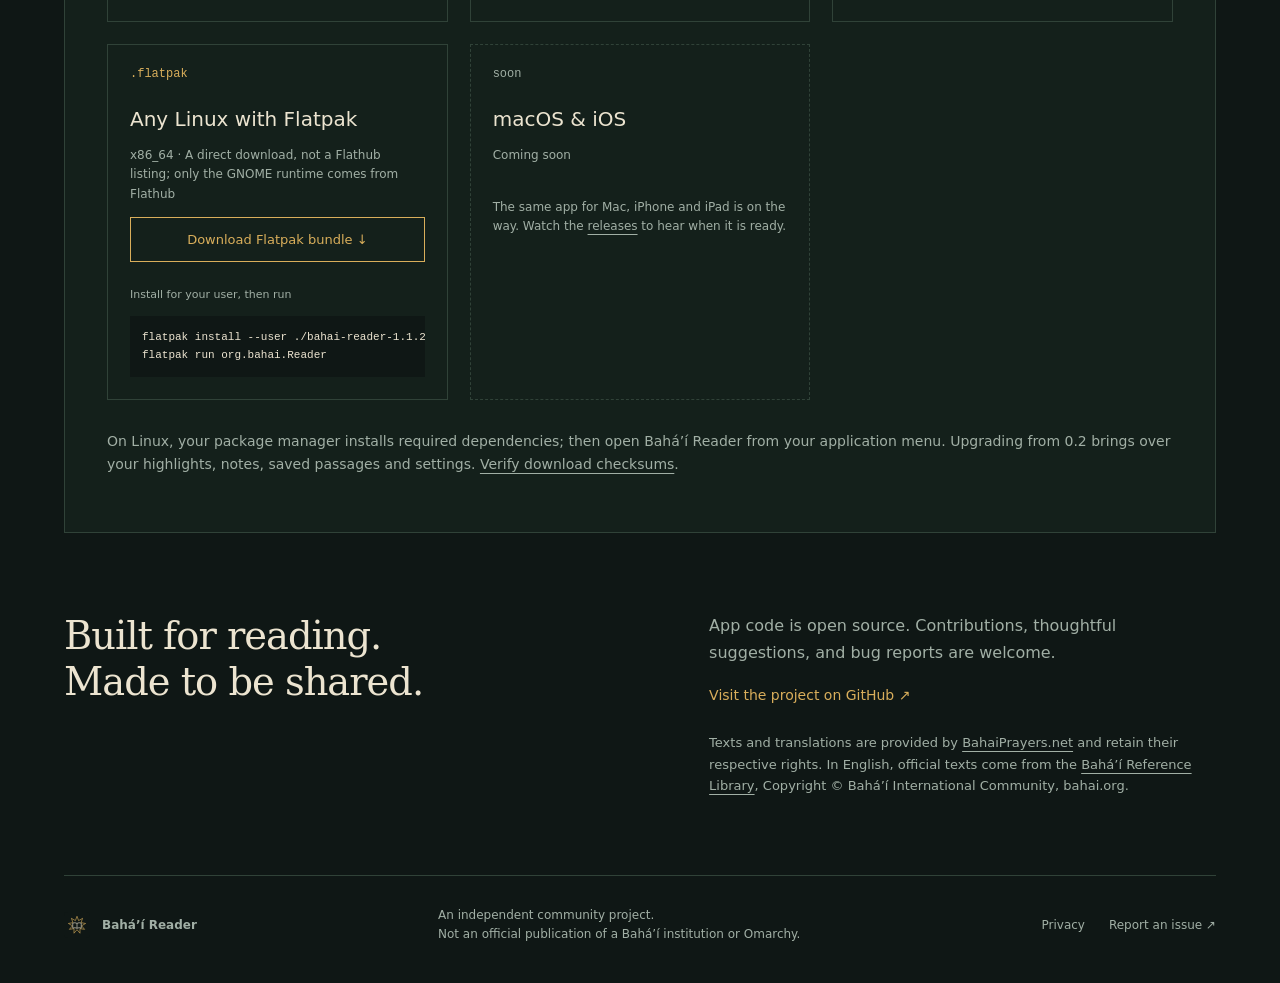
==== commit 4199792f: "Merge origin/main into store/play-and-microsoft-builds Conflicts: STATUS.md (both kept), docs/sitema" ====
--- a/docs/index.html
+++ b/docs/index.html
@@ -59,6 +59,6 @@
 <article class="soon"><span class="format">soon</span><h3>macOS & iOS</h3><p>Coming soon</p><p style="min-height:0">The same app for Mac, iPhone and iPad is on the way. Watch the <a href="https://github.com/ninepointlabs/bahai-reader/releases">releases</a> to hear when it is ready.</p></article>
 </div><p class="fine">On Linux, your package manager installs required dependencies; then open Bahá’í Reader from your application menu. Upgrading from 0.2 brings over your highlights, notes, saved passages and settings. <a href="https://github.com/ninepointlabs/bahai-reader/releases/download/v1.1.2/SHA256SUMS">Verify download checksums</a>.</p></section>
 <section class="source"><h2>Built for reading.<br>Made to be shared.</h2><div><p>App code is open source. Contributions, thoughtful suggestions, and bug reports are welcome.</p><a class="text-link" href="https://github.com/ninepointlabs/bahai-reader">Visit the project on GitHub ↗</a><p class="fine">Texts and translations are provided by <a href="https://bahaiprayers.net/">BahaiPrayers.net</a> and retain their respective rights. In English, official texts come from the <a href="https://www.bahai.org/library/">Bahá’í Reference Library</a>, Copyright © Bahá’í International Community, bahai.org.</p></div></section>
-</main><footer><a class="brand" href="./"><img src="icon.svg" alt="" width="26" height="26">Bahá’í Reader</a><p>An independent community project.<br>Not an official publication of a Bahá’í institution or Omarchy.</p><a href="https://github.com/ninepointlabs/bahai-reader/issues">Report an issue ↗</a></footer>
+</main><footer><a class="brand" href="./"><img src="icon.svg" alt="" width="26" height="26">Bahá’í Reader</a><p>An independent community project.<br>Not an official publication of a Bahá’í institution or Omarchy.</p><p class="footer-links"><a href="privacy">Privacy</a><a href="https://github.com/ninepointlabs/bahai-reader/issues">Report an issue ↗</a></p></footer>
 </div><script src="site.js"></script>
 </body></html>
--- a/docs/style.css
+++ b/docs/style.css
@@ -1,2 +1,3 @@
 :root{color-scheme:dark;--bg:#0f1715;--panel:#14201b;--fg:#ece4d0;--muted:#a1afa5;--accent:#d9ae5b;--border:#304238;--soft:#1c2b23;--ink:#101914}*{box-sizing:border-box}html{scroll-behavior:smooth;scroll-padding-top:32px}body{margin:0;background:var(--bg);color:var(--fg);font:16px/1.65 system-ui,sans-serif}.page{max-width:1440px;margin:auto;padding:0 5%}a{color:inherit;text-underline-offset:4px}button,a{-webkit-tap-highlight-color:transparent}button{cursor:pointer}a:focus-visible,button:focus-visible,summary:focus-visible{outline:2px solid var(--accent);outline-offset:5px}.skip{position:absolute;top:-100px;background:var(--accent);color:var(--ink);padding:12px;z-index:5}.skip:focus{top:12px}header{display:flex;align-items:center;justify-content:space-between;padding:27px 0;border-bottom:1px solid var(--border)}.brand{display:flex;align-items:center;gap:12px;font-weight:600;text-decoration:none;white-space:nowrap}nav{display:flex;align-items:center;gap:28px;font-size:14px}nav a{text-decoration:none}nav a:hover{color:var(--accent)}#palette{background:transparent;color:var(--fg);border:1px solid var(--border);font-size:22px;width:38px;height:38px}.hero{display:grid;grid-template-columns:.95fr 1.2fr;gap:6%;align-items:center;padding:98px 0 82px}.eyebrow{font:12px/1.7 ui-monospace,monospace;letter-spacing:1.6px;color:var(--accent);margin:0 0 25px}.eyebrow span{display:inline-block;width:6px;height:6px;background:var(--accent);border-radius:50%;vertical-align:middle;margin-right:8px}h1,h2,h3,p{margin-top:0}h1,h2{font-family:Georgia,'DejaVu Serif',serif;font-weight:400}h1{font-size:clamp(44px,4.5vw,68px);line-height:1.11;letter-spacing:-2px;margin-bottom:26px}h1 em{color:var(--accent);font-weight:400}h2{font-size:clamp(30px,3vw,43px);line-height:1.2;letter-spacing:-1px}.lead{font-size:17px;line-height:1.8;color:var(--muted)}.actions{display:flex;align-items:center;gap:26px;margin:32px 0 18px;flex-wrap:wrap}.primary{background:var(--accent);color:var(--ink);padding:13px 20px;text-decoration:none;font-weight:600;display:inline-flex;gap:22px}.text-link{font-size:14px;text-decoration:none;color:var(--accent)}.text-link:hover{text-decoration:underline}.fine{font-size:13px;color:var(--muted)}hr{border:0;border-top:1px solid var(--border);margin:16px 0}.facts{border-top:1px solid var(--border);border-bottom:1px solid var(--border);display:grid;grid-template-columns:repeat(3,1fr);padding:26px 0}.facts>div{display:flex;align-items:center;gap:20px;justify-content:center}.facts>div+div{border-left:1px solid var(--border)}.facts strong{font:30px Georgia,serif;color:var(--accent)}.facts span{font-size:13px;color:var(--muted);max-width:160px}.library{display:grid;grid-template-columns:1fr 1.4fr;gap:12%;padding:100px 0 75px}.section-intro>p:last-child{color:var(--muted);max-width:330px}.collections article{display:flex;gap:26px;padding:0 0 25px}.collections article+article{padding-top:25px;border-top:1px solid var(--border)}.index{font:12px ui-monospace,monospace;color:var(--accent);padding-top:7px}h3{font-size:20px;font-weight:500;margin-bottom:10px}.collections p,.features p:not(.eyebrow){color:var(--muted);font-size:15px}details{font-size:14px;color:var(--muted)}summary{cursor:pointer;color:var(--accent)}details ul{padding-left:20px}.features{display:grid;grid-template-columns:repeat(3,1fr);gap:44px;border-top:1px solid var(--border);padding:50px 0 80px}.features .eyebrow{font-size:10px;letter-spacing:1.1px;margin-bottom:15px}.features h3{font-family:Georgia,serif;font-size:24px}.download{background:var(--panel);border:1px solid var(--border);padding:42px;margin-bottom:80px}.download-heading{display:flex;justify-content:space-between;align-items:center;gap:20px}.download h2{font-size:35px;margin-bottom:14px}.download .eyebrow{margin-bottom:12px}.download>p{color:var(--muted);font-size:14px}.packages{display:grid;grid-template-columns:repeat(3,1fr);gap:22px;margin:30px 0}.packages article{min-width:0;border:1px solid var(--border);padding:22px}.format{display:block;color:var(--accent);font:12px ui-monospace,monospace;margin-bottom:22px}.packages h3{font-size:20px}.packages p{font-size:12px;color:var(--muted);min-height:40px}.package-button{display:block;text-decoration:none;border:1px solid var(--accent);padding:11px 8px;text-align:center;color:var(--accent);font-size:13px}.package-button:hover{background:var(--accent);color:var(--ink)}.packages label{display:block;font-size:11px;color:var(--muted);margin-top:24px}pre{font-size:11px;overflow-x:auto;background:var(--bg);padding:12px;margin-bottom:0;line-height:1.7}.source{display:grid;grid-template-columns:1fr 1fr;gap:12%;padding-bottom:65px}.source>div{color:var(--muted)}.source .fine{margin-top:24px}footer{border-top:1px solid var(--border);display:flex;align-items:center;justify-content:space-between;gap:25px;padding:30px 0 40px;font-size:12px;color:var(--muted)}footer p{margin:0}footer>a:last-child{text-decoration:none}body.light{color-scheme:light;--bg:#f7f3e9;--panel:#fffdf6;--fg:#24342b;--muted:#56655b;--accent:#806022;--border:#d7d9c9;--soft:#eaeede;--ink:#fffdf6}@media(max-width:1100px){.hero{gap:4%}.packages{gap:12px}.packages article{padding:15px}.download{padding:28px}}@media(max-width:850px){.hero{grid-template-columns:1fr;padding:65px 0;gap:45px}.hero-copy{max-width:560px}.facts>div{flex-direction:column;gap:5px;text-align:center}.library{gap:6%;padding:65px 0}.features{gap:24px}.packages{grid-template-columns:1fr}.packages p{min-height:0}.packages article{padding:24px}.packages label{margin-top:15px}.download-heading{align-items:flex-start;flex-direction:column}.source{gap:5%}}@media(max-width:560px){.page{padding:0 6%}header{padding:20px 0}.brand{font-size:14px;gap:7px}nav{gap:14px}nav>a:first-child{display:none}nav a{font-size:12px}h1{font-size:47px}.hero{padding-top:48px}.lead{font-size:16px}.facts{gap:10px}.facts strong{font-size:24px}.facts span{font-size:11px}.library,.source,.features{grid-template-columns:1fr;gap:28px}.library{padding-bottom:35px}.features{padding-bottom:40px}.features article{border-bottom:1px solid var(--border);padding-bottom:14px}.download{padding:23px 16px;margin-bottom:50px}.download h2{font-size:30px}.source{padding-bottom:35px}footer{align-items:flex-start;flex-direction:column;gap:20px}}@media(prefers-reduced-motion:reduce){html{scroll-behavior:auto}}.shot{margin:0}.shot img{display:block;width:100%;height:auto;border:1px solid var(--border);background:var(--panel)}.hero-shot img{border-color:var(--accent);box-shadow:18px 18px 0 var(--soft)}.hero-shot figcaption{font-size:12px;color:var(--muted);margin-top:30px;text-align:center}.gallery{border-top:1px solid var(--border);padding:80px 0 30px}.gallery .section-intro{max-width:680px;margin-bottom:50px}.gallery .section-intro>p:last-child{max-width:none}.shots{display:grid;grid-template-columns:repeat(2,1fr);gap:60px 44px}.shots figcaption{padding-top:22px}.shots .eyebrow{font-size:10px;letter-spacing:1.1px;margin-bottom:12px}.shots h3{font-family:Georgia,serif;font-size:24px}.shots figcaption p:not(.eyebrow){color:var(--muted);font-size:15px;margin:0}details .by{margin:14px 0 0;color:var(--fg);font-size:13px}details .by+ul{margin-top:4px}@media(max-width:850px){.shots{grid-template-columns:1fr;gap:44px}.gallery{padding:60px 0 20px}}@media(max-width:560px){.hero-shot img{box-shadow:8px 8px 0 var(--soft)}.hero-shot figcaption{margin-top:18px}}
 .phone-shots{display:grid;grid-template-columns:repeat(4,1fr);gap:28px}.phone-shots img{border-radius:18px}.phone-shots figcaption{padding-top:14px;font-size:13px;color:var(--muted);text-align:center}.packages .soon{border-style:dashed}.packages .soon .format{color:var(--muted)}.packages p code,.packages label a{color:inherit}@media(max-width:850px){.phone-shots{grid-template-columns:repeat(2,1fr);gap:22px}}
+.footer-links{display:flex;gap:24px;flex-wrap:wrap}.footer-links a{text-decoration:none}.footer-links a:hover{color:var(--accent)}.policy{max-width:760px;padding:80px 0 70px}.policy h1{margin-bottom:22px}.policy h2{font-size:clamp(26px,2.4vw,32px);margin:52px 0 16px}.policy p,.policy li{color:var(--muted)}.policy strong{color:var(--fg);font-weight:600}.policy a{color:var(--accent)}.policy ul{padding-left:22px}.policy li+li{margin-top:8px}@media(max-width:560px){.policy{padding:48px 0 40px}}
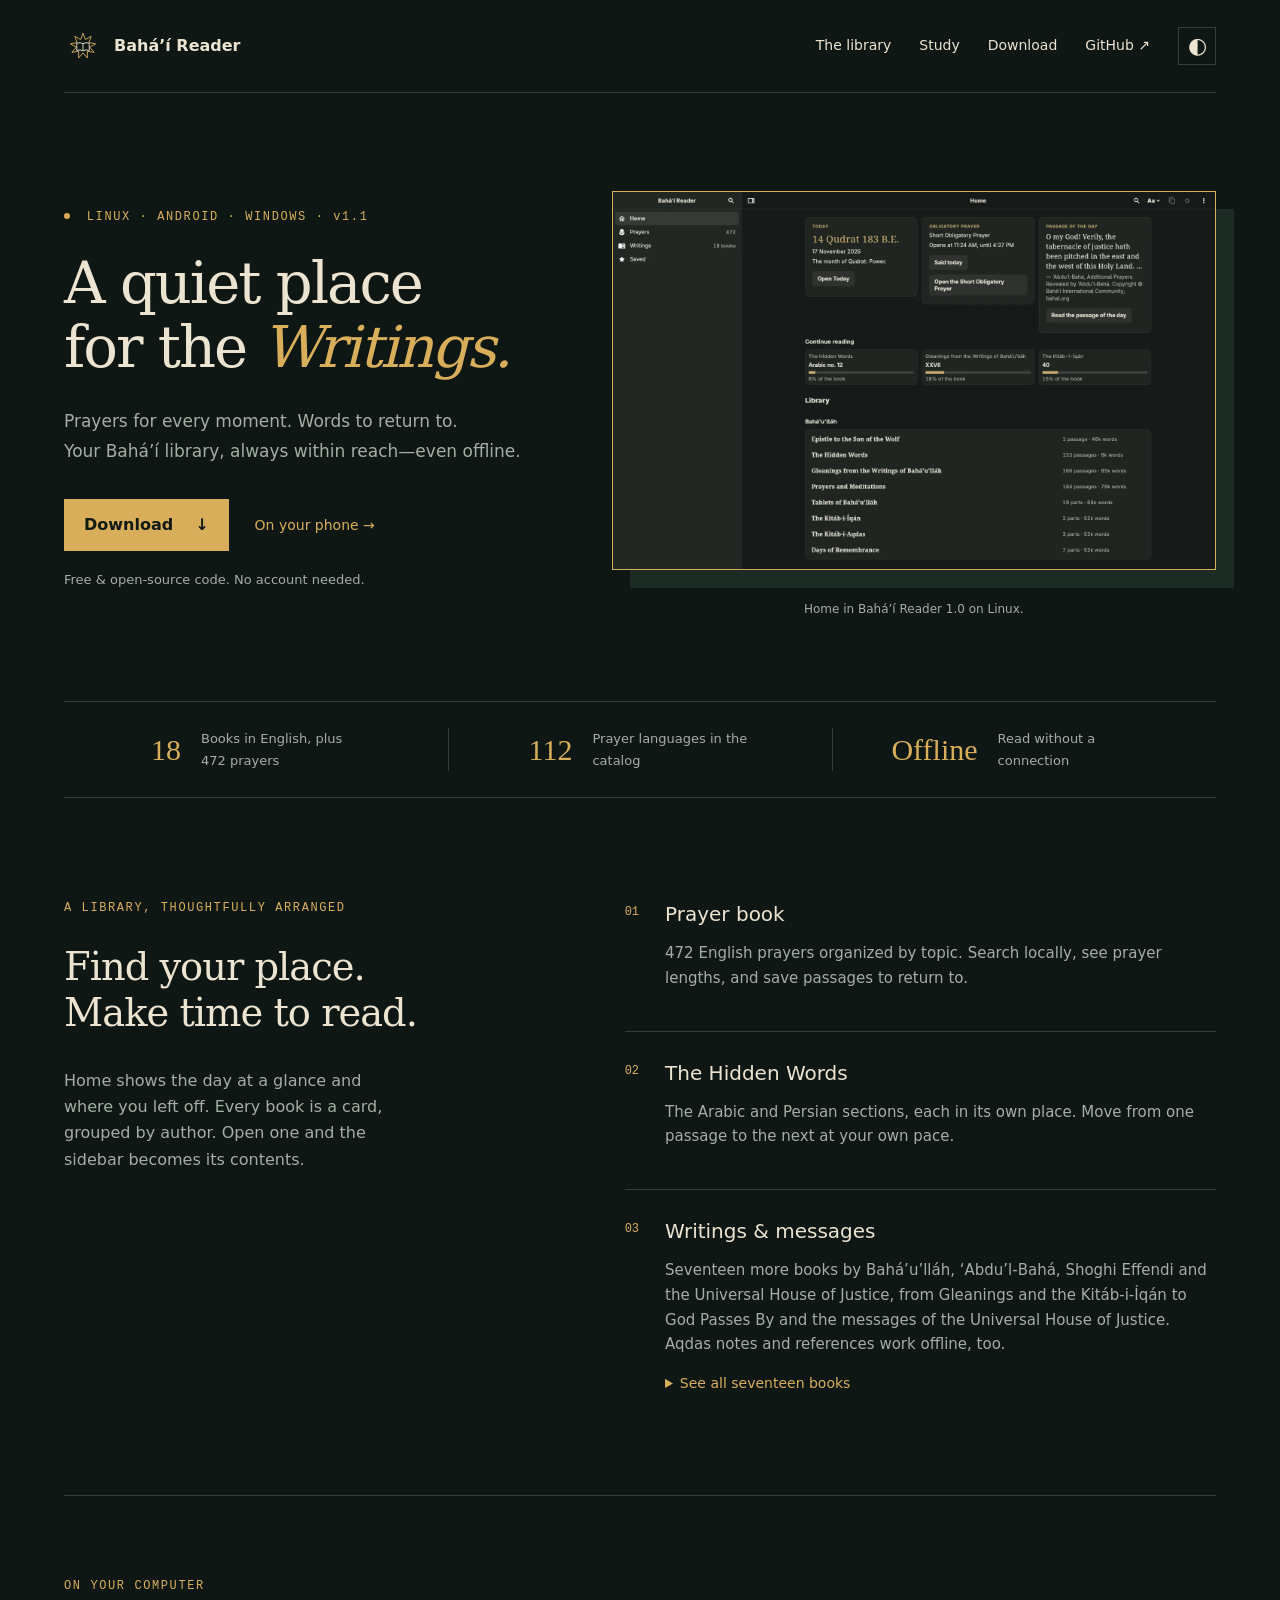
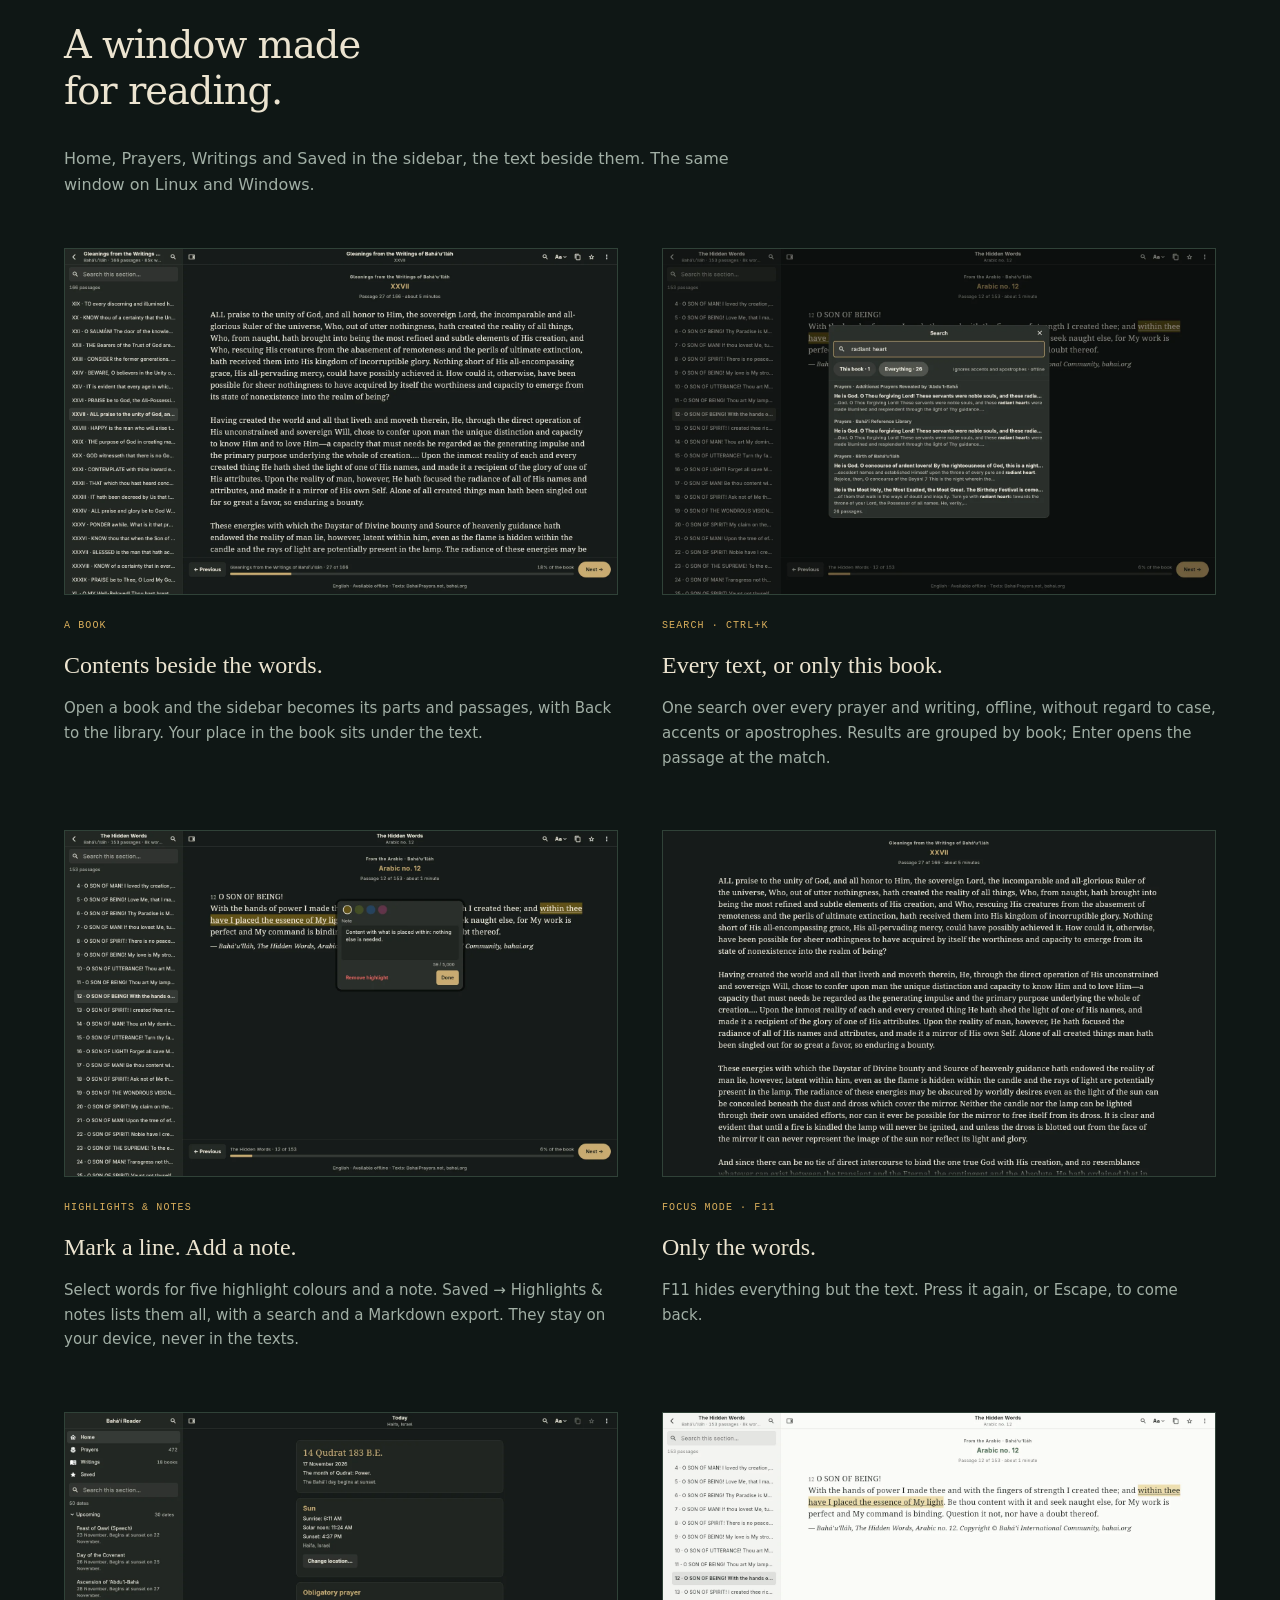
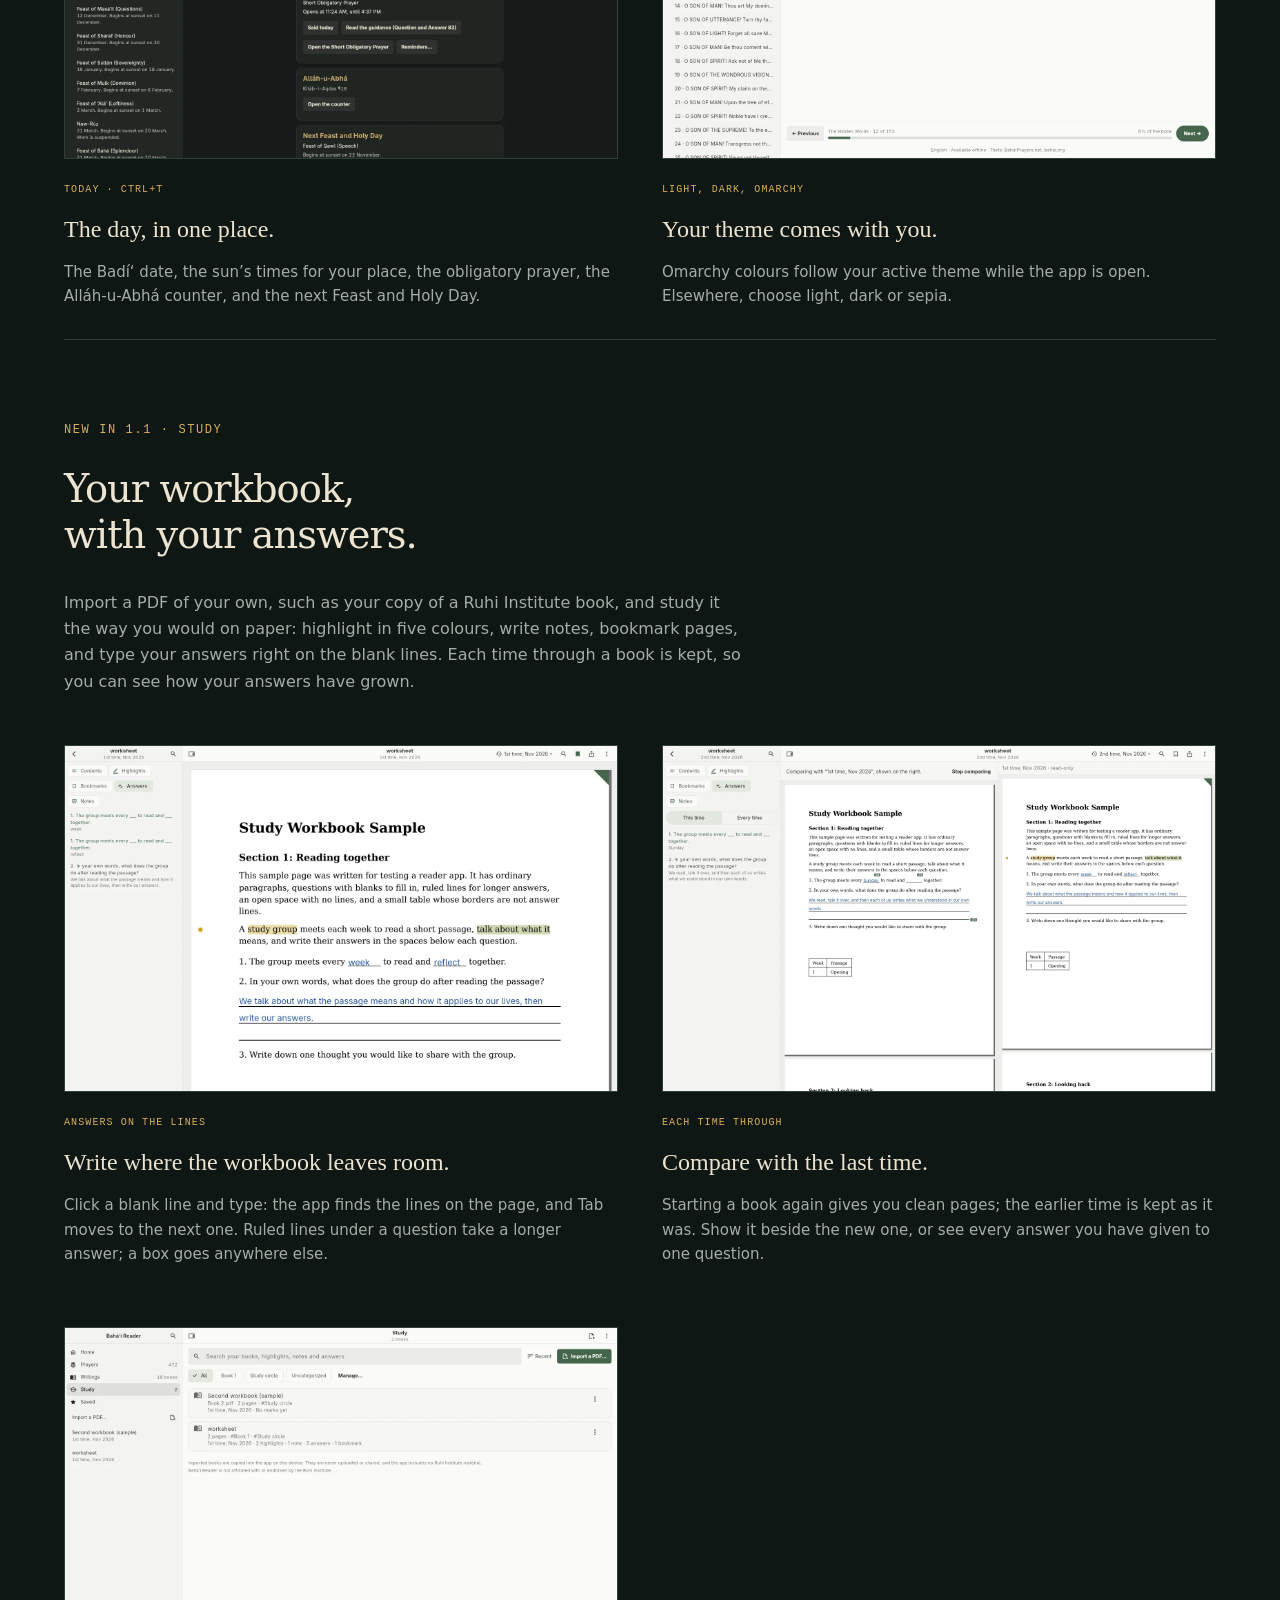
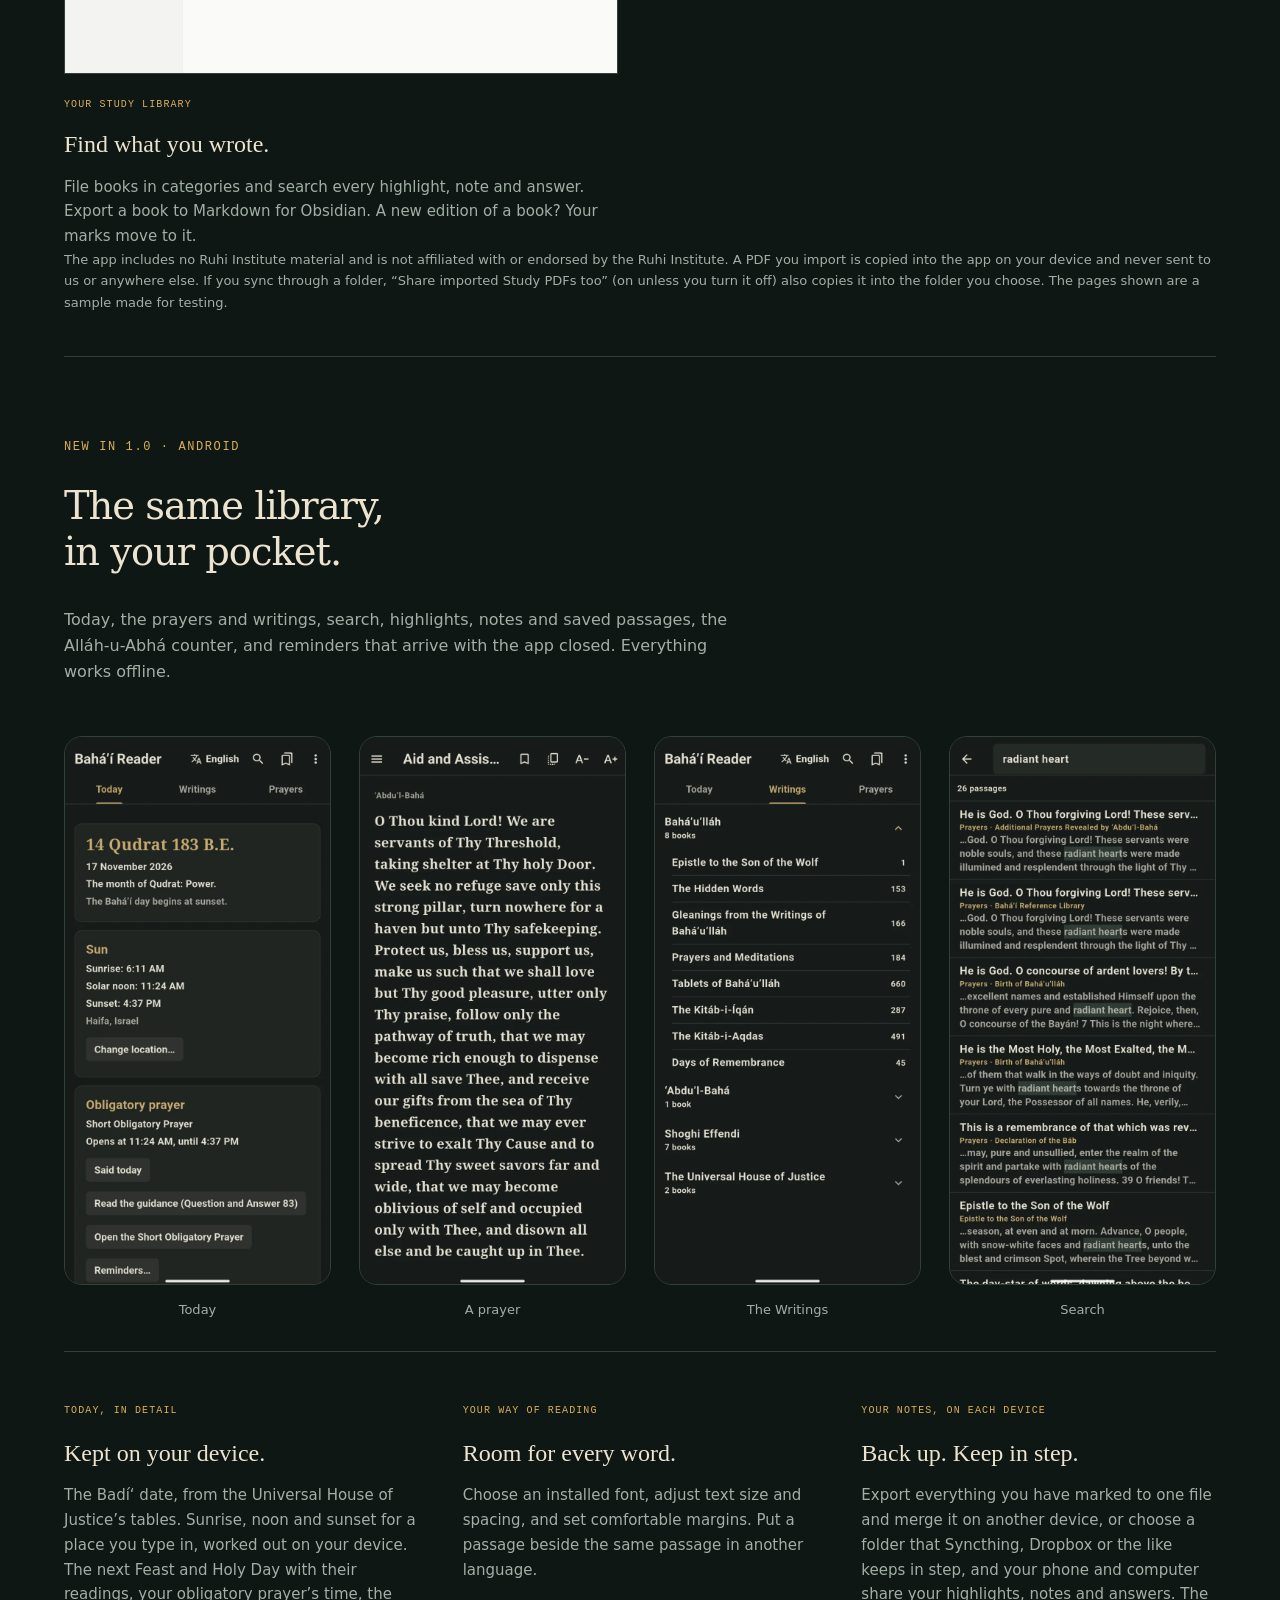
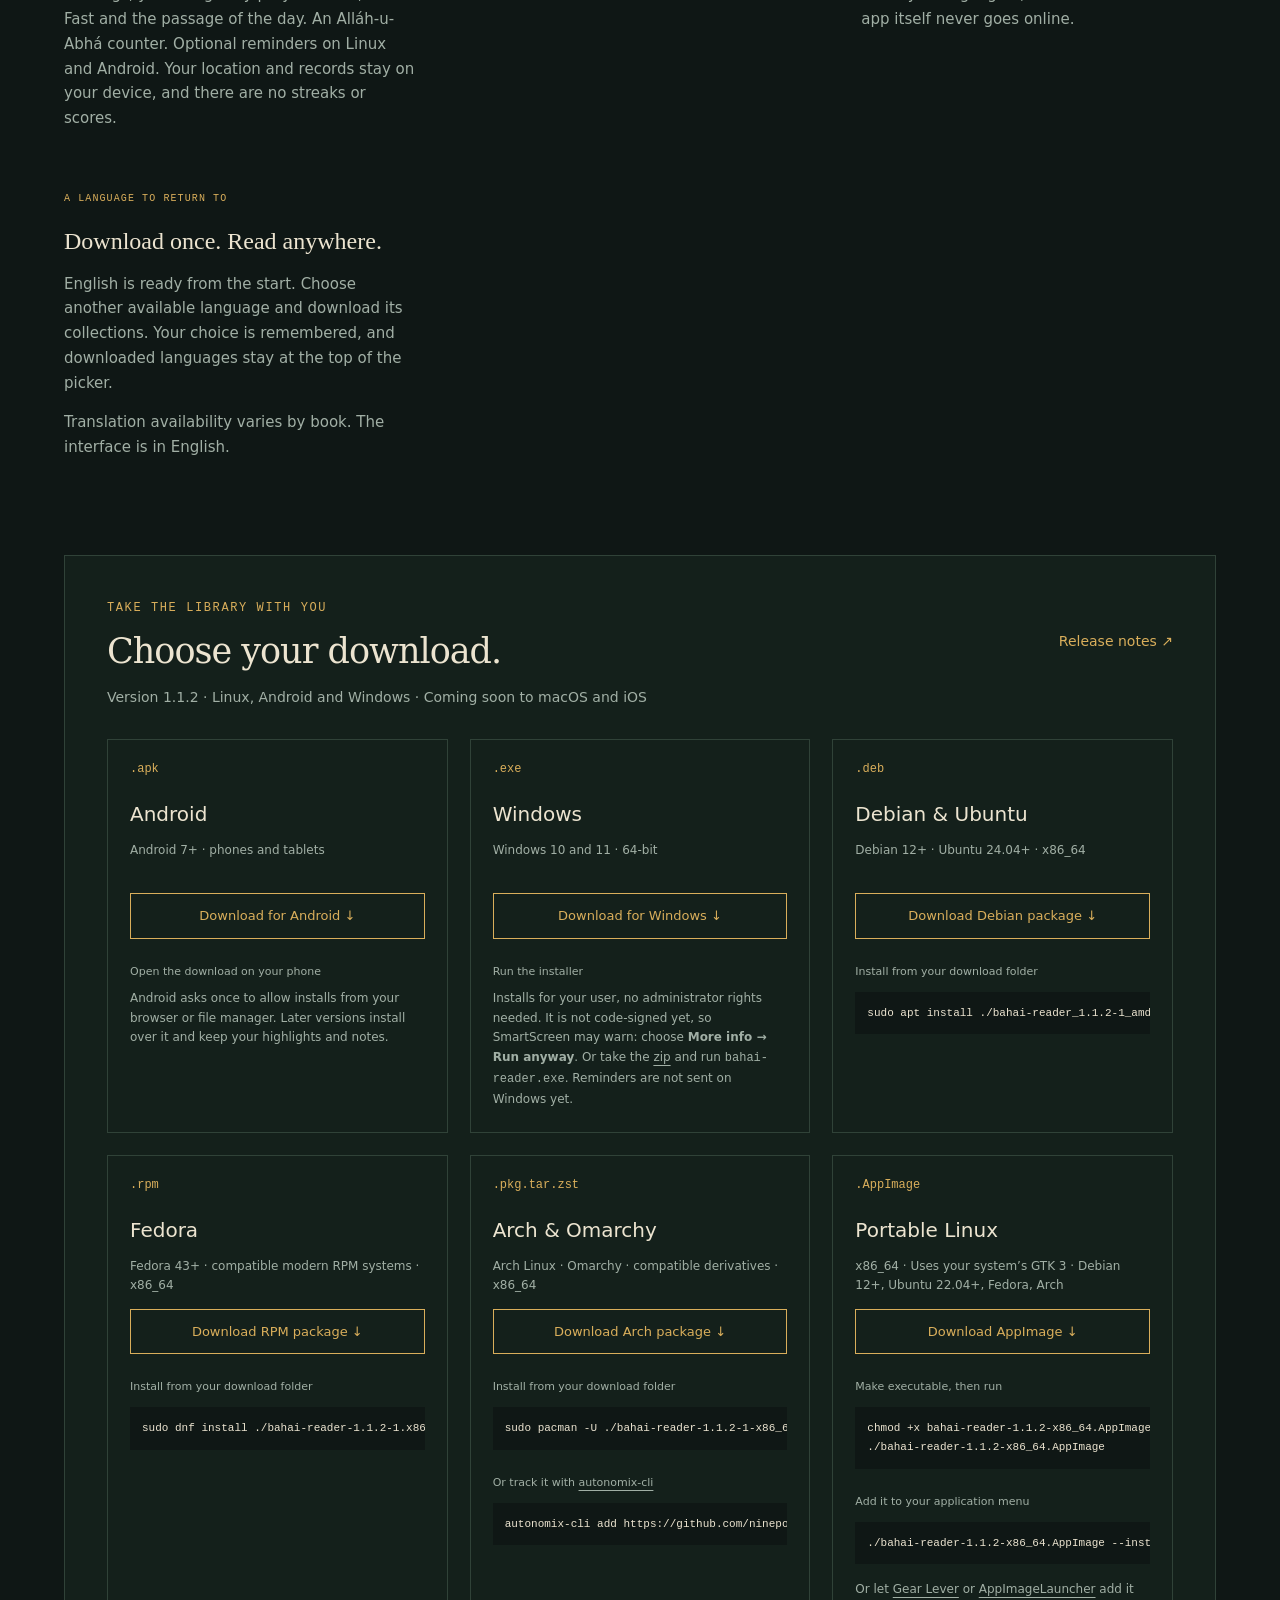
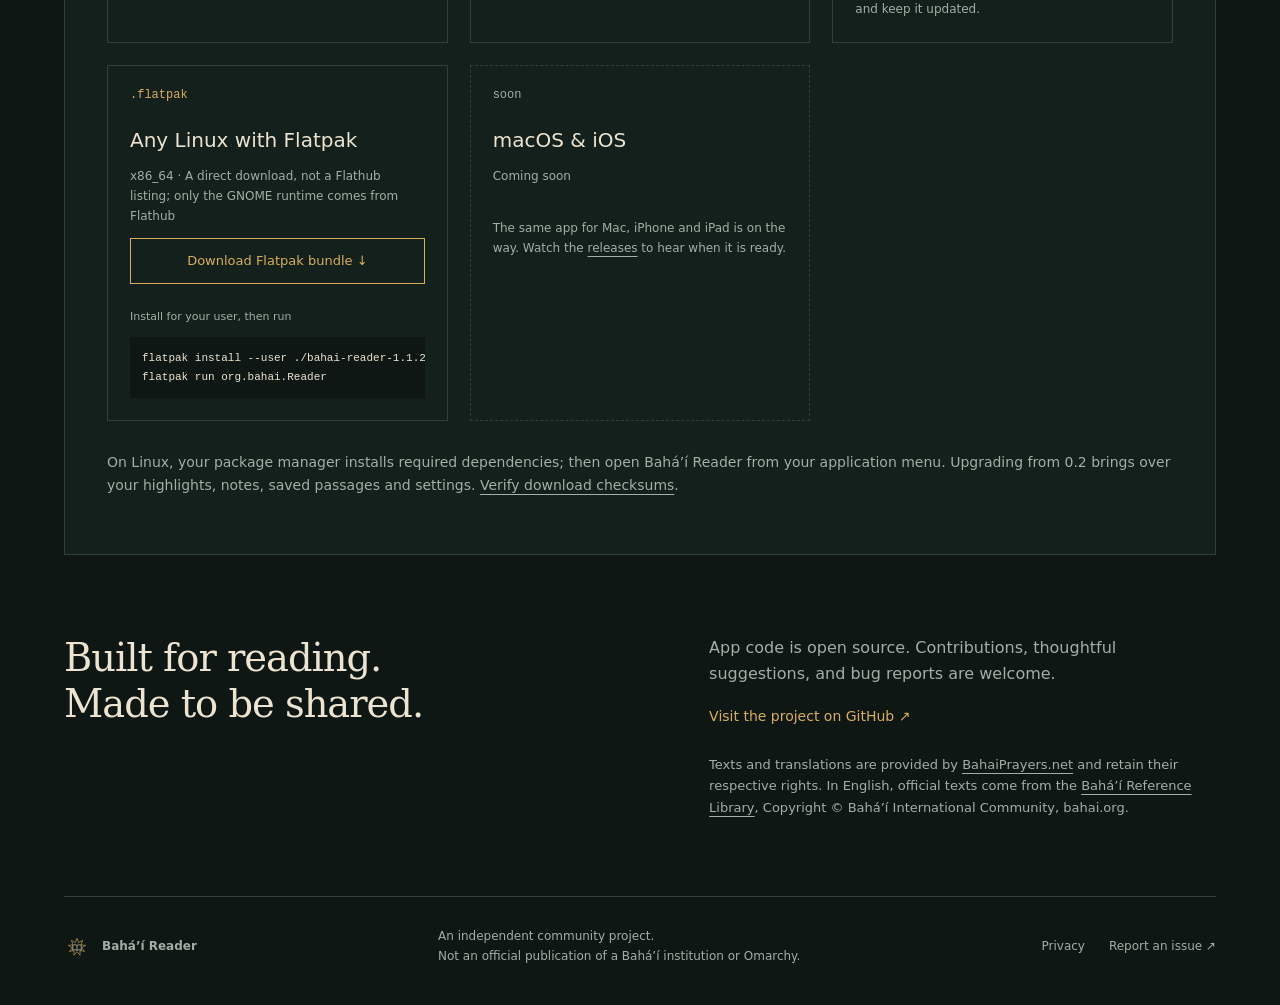
==== commit f391c76b: "Site: Study PDFs are copied into a sync folder when shared, not 'never shared'" ====
--- a/docs/index.html
+++ b/docs/index.html
@@ -38,7 +38,7 @@
 <div class="facts"><div><strong>18</strong><span>Books in English, plus 472 prayers</span></div><div><strong>112</strong><span>Prayer languages in the catalog</span></div><div><strong>Offline</strong><span>Read without a connection</span></div></div>
 <section id="library" class="library"><div class="section-intro"><p class="eyebrow">A LIBRARY, THOUGHTFULLY ARRANGED</p><h2>Find your place.<br>Make time to read.</h2><p>Home shows the day at a glance and where you left off. Every book is a card, grouped by author. Open one and the sidebar becomes its contents.</p></div><div class="collections"><article><span class="index">01</span><div><h3>Prayer book</h3><p>472 English prayers organized by topic. Search locally, see prayer lengths, and save passages to return to.</p></div></article><article><span class="index">02</span><div><h3>The Hidden Words</h3><p>The Arabic and Persian sections, each in its own place. Move from one passage to the next at your own pace.</p></div></article><article><span class="index">03</span><div><h3>Writings & messages</h3><p>Seventeen more books by Bahá’u’lláh, ‘Abdu’l‑Bahá, Shoghi Effendi and the Universal House of Justice, from Gleanings and the Kitáb-i-Íqán to God Passes By and the messages of the Universal House of Justice. Aqdas notes and references work offline, too.</p><details><summary>See all seventeen books</summary><p class="by">Bahá’u’lláh</p><ul><li>Gleanings from the Writings of Bahá’u’lláh</li><li>Prayers and Meditations</li><li>Tablets of Bahá’u’lláh</li><li>The Kitáb-i-Íqán</li><li>Epistle to the Son of the Wolf</li><li>The Kitáb-i-Aqdas</li><li>Days of Remembrance</li></ul><p class="by">‘Abdu’l‑Bahá</p><ul><li>Some Answered Questions</li></ul><p class="by">Shoghi Effendi</p><ul><li>The Advent of Divine Justice</li><li>Bahá’í Administration</li><li>Citadel of Faith</li><li>This Decisive Hour</li><li>God Passes By</li><li>The Promised Day Is Come</li><li>The World Order of Bahá’u’lláh</li></ul><p class="by">The Universal House of Justice</p><ul><li>Riḍván Messages</li><li>Messages of the Universal House of Justice</li></ul></details></div></article></div></section>
 <section id="reading" class="gallery"><div class="section-intro"><p class="eyebrow">ON YOUR COMPUTER</p><h2>A window made<br>for reading.</h2><p>Home, Prayers, Writings and Saved in the sidebar, the text beside them. The same window on Linux and Windows.</p></div><div class="shots"><figure class="shot"><img src="screenshots/02-reader-book-contents.webp" width="1600" height="1000" loading="lazy" alt="Gleanings from the Writings of Bahá’u’lláh open at XXVII, with the book’s contents in the sidebar and the progress bar under the text."><figcaption><p class="eyebrow">A BOOK</p><h3>Contents beside the words.</h3><p>Open a book and the sidebar becomes its parts and passages, with Back to the library. Your place in the book sits under the text.</p></figcaption></figure><figure class="shot"><img src="screenshots/06-search-ctrl-k.webp" width="1600" height="1000" loading="lazy" alt="The Ctrl+K search window over a passage, with 26 results for “radiant heart” across everything and the This book and Everything scopes."><figcaption><p class="eyebrow">SEARCH · CTRL+K</p><h3>Every text, or only this book.</h3><p>One search over every prayer and writing, offline, without regard to case, accents or apostrophes. Results are grouped by book; Enter opens the passage at the match.</p></figcaption></figure><figure class="shot"><img src="screenshots/03-reader-highlight-note.webp" width="1600" height="1000" loading="lazy" alt="A highlighted phrase in the Hidden Words, Arabic no. 12, with the highlight’s colours and its note open above it."><figcaption><p class="eyebrow">HIGHLIGHTS & NOTES</p><h3>Mark a line. Add a note.</h3><p>Select words for five highlight colours and a note. Saved → Highlights & notes lists them all, with a search and a Markdown export. They stay on your device, never in the texts.</p></figcaption></figure><figure class="shot"><img src="screenshots/07-focus-mode.webp" width="1600" height="1000" loading="lazy" alt="Focus mode: only Gleanings XXVII, its heading and the text fill the window."><figcaption><p class="eyebrow">FOCUS MODE · F11</p><h3>Only the words.</h3><p>F11 hides everything but the text. Press it again, or Escape, to come back.</p></figcaption></figure><figure class="shot"><img src="screenshots/04-today.webp" width="1600" height="1000" loading="lazy" alt="The Today page: the Badí‘ date 14 Qudrat 183 B.E., sunrise, noon and sunset in Haifa, the Short Obligatory Prayer’s time, the Alláh-u-Abhá counter, and the Holy Days and Feasts ahead in the sidebar."><figcaption><p class="eyebrow">TODAY · CTRL+T</p><h3>The day, in one place.</h3><p>The Badí‘ date, the sun’s times for your place, the obligatory prayer, the Alláh-u-Abhá counter, and the next Feast and Holy Day.</p></figcaption></figure><figure class="shot"><img src="screenshots/10b-light-reader-highlight.webp" width="1600" height="1000" loading="lazy" alt="The Hidden Words in the light palette, with a highlight in the text."><figcaption><p class="eyebrow">LIGHT, DARK, OMARCHY</p><h3>Your theme comes with you.</h3><p>Omarchy colours follow your active theme while the app is open. Elsewhere, choose light, dark or sepia.</p></figcaption></figure></div></section>
-<section id="study" class="gallery"><div class="section-intro"><p class="eyebrow">NEW IN 1.1 · STUDY</p><h2>Your workbook,<br>with your answers.</h2><p>Import a PDF of your own, such as your copy of a Ruhi Institute book, and study it the way you would on paper: highlight in five colours, write notes, bookmark pages, and type your answers right on the blank lines. Each time through a book is kept, so you can see how your answers have grown.</p></div><div class="shots"><figure class="shot"><img src="screenshots/study-02-reader.webp" width="1600" height="1000" loading="lazy" alt="A sample workbook page in Study, with two highlights, a note marker, a bookmarked corner and answers typed in blue on the blank lines; the Answers panel lists each question with its answer."><figcaption><p class="eyebrow">ANSWERS ON THE LINES</p><h3>Write where the workbook leaves room.</h3><p>Click a blank line and type: the app finds the lines on the page, and Tab moves to the next one. Ruled lines under a question take a longer answer; a box goes anywhere else.</p></figcaption></figure><figure class="shot"><img src="screenshots/study-03-compare.webp" width="1600" height="1000" loading="lazy" alt="The second time through a sample workbook beside the first, read-only, with each time’s answers on its own page."><figcaption><p class="eyebrow">EACH TIME THROUGH</p><h3>Compare with the last time.</h3><p>Starting a book again gives you clean pages; the earlier time is kept as it was. Show it beside the new one, or see every answer you have given to one question.</p></figcaption></figure><figure class="shot"><img src="screenshots/study-01-library.webp" width="1600" height="1000" loading="lazy" alt="The Study library: two sample workbooks with their categories and how many highlights, notes, answers and bookmarks each has."><figcaption><p class="eyebrow">YOUR STUDY LIBRARY</p><h3>Find what you wrote.</h3><p>File books in categories and search every highlight, note and answer. Export a book to Markdown for Obsidian. A new edition of a book? Your marks move to it.</p></figcaption></figure></div><p class="fine">The app includes no Ruhi Institute material and is not affiliated with or endorsed by the Ruhi Institute. A PDF you import is copied into the app on your device; it is never uploaded or shared. The pages shown are a sample made for testing.</p></section>
+<section id="study" class="gallery"><div class="section-intro"><p class="eyebrow">NEW IN 1.1 · STUDY</p><h2>Your workbook,<br>with your answers.</h2><p>Import a PDF of your own, such as your copy of a Ruhi Institute book, and study it the way you would on paper: highlight in five colours, write notes, bookmark pages, and type your answers right on the blank lines. Each time through a book is kept, so you can see how your answers have grown.</p></div><div class="shots"><figure class="shot"><img src="screenshots/study-02-reader.webp" width="1600" height="1000" loading="lazy" alt="A sample workbook page in Study, with two highlights, a note marker, a bookmarked corner and answers typed in blue on the blank lines; the Answers panel lists each question with its answer."><figcaption><p class="eyebrow">ANSWERS ON THE LINES</p><h3>Write where the workbook leaves room.</h3><p>Click a blank line and type: the app finds the lines on the page, and Tab moves to the next one. Ruled lines under a question take a longer answer; a box goes anywhere else.</p></figcaption></figure><figure class="shot"><img src="screenshots/study-03-compare.webp" width="1600" height="1000" loading="lazy" alt="The second time through a sample workbook beside the first, read-only, with each time’s answers on its own page."><figcaption><p class="eyebrow">EACH TIME THROUGH</p><h3>Compare with the last time.</h3><p>Starting a book again gives you clean pages; the earlier time is kept as it was. Show it beside the new one, or see every answer you have given to one question.</p></figcaption></figure><figure class="shot"><img src="screenshots/study-01-library.webp" width="1600" height="1000" loading="lazy" alt="The Study library: two sample workbooks with their categories and how many highlights, notes, answers and bookmarks each has."><figcaption><p class="eyebrow">YOUR STUDY LIBRARY</p><h3>Find what you wrote.</h3><p>File books in categories and search every highlight, note and answer. Export a book to Markdown for Obsidian. A new edition of a book? Your marks move to it.</p></figcaption></figure></div><p class="fine">The app includes no Ruhi Institute material and is not affiliated with or endorsed by the Ruhi Institute. A PDF you import is copied into the app on your device and never sent to us or anywhere else. If you sync through a folder, “Share imported Study PDFs too” (on unless you turn it off) also copies it into the folder you choose. The pages shown are a sample made for testing.</p></section>
 <section id="phone" class="gallery phone"><div class="section-intro"><p class="eyebrow">NEW IN 1.0 · ANDROID</p><h2>The same library,<br>in your pocket.</h2><p>Today, the prayers and writings, search, highlights, notes and saved passages, the Alláh-u-Abhá counter, and reminders that arrive with the app closed. Everything works offline.</p></div><div class="phone-shots">
 <figure class="shot"><img src="screenshots/phone-today.webp" width="720" height="1488" loading="lazy" alt="Today on an Android phone: the Badí‘ date 14 Qudrat 183 B.E., sunrise, noon and sunset in Haifa, and the Short Obligatory Prayer’s time."><figcaption>Today</figcaption></figure>
 <figure class="shot"><img src="screenshots/phone-prayer.webp" width="720" height="1488" loading="lazy" alt="A prayer by ‘Abdu’l‑Bahá, “O Thou kind Lord! We are servants of Thy Threshold”, open on the phone."><figcaption>A prayer</figcaption></figure>
